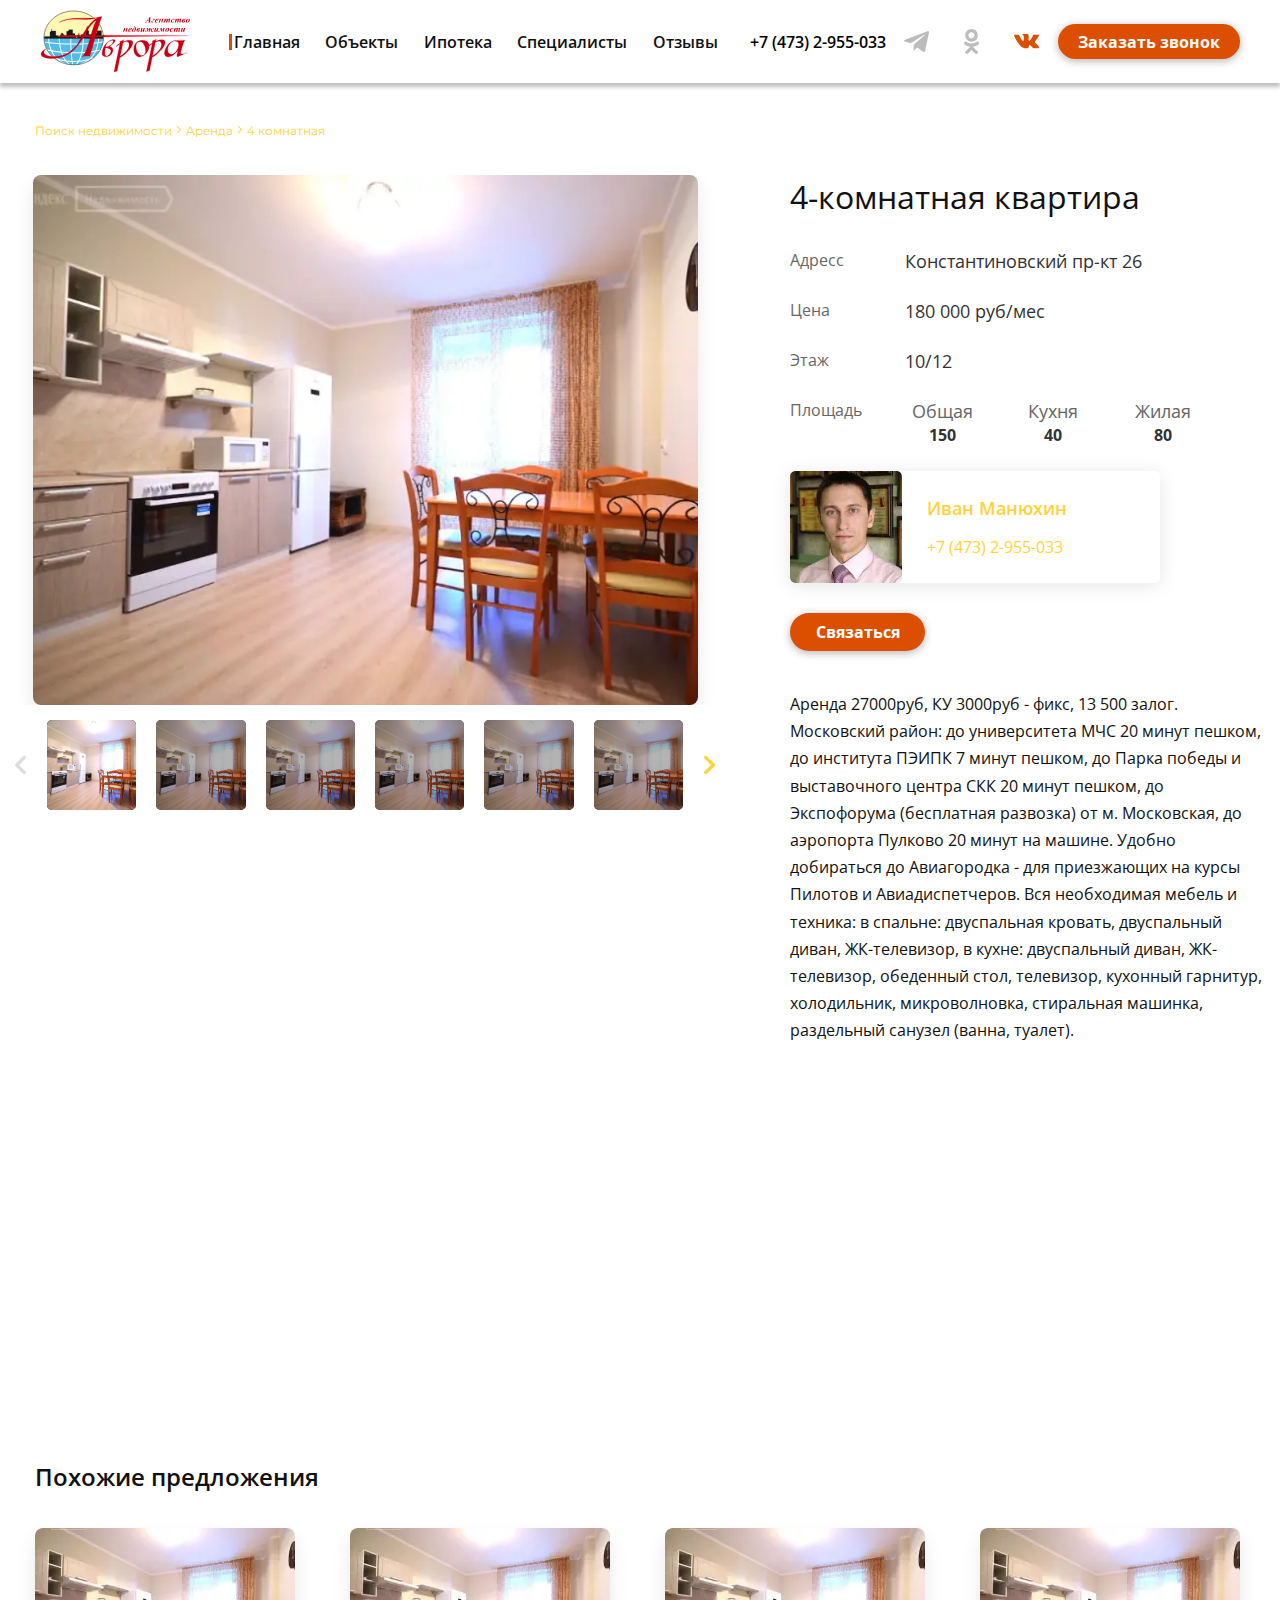
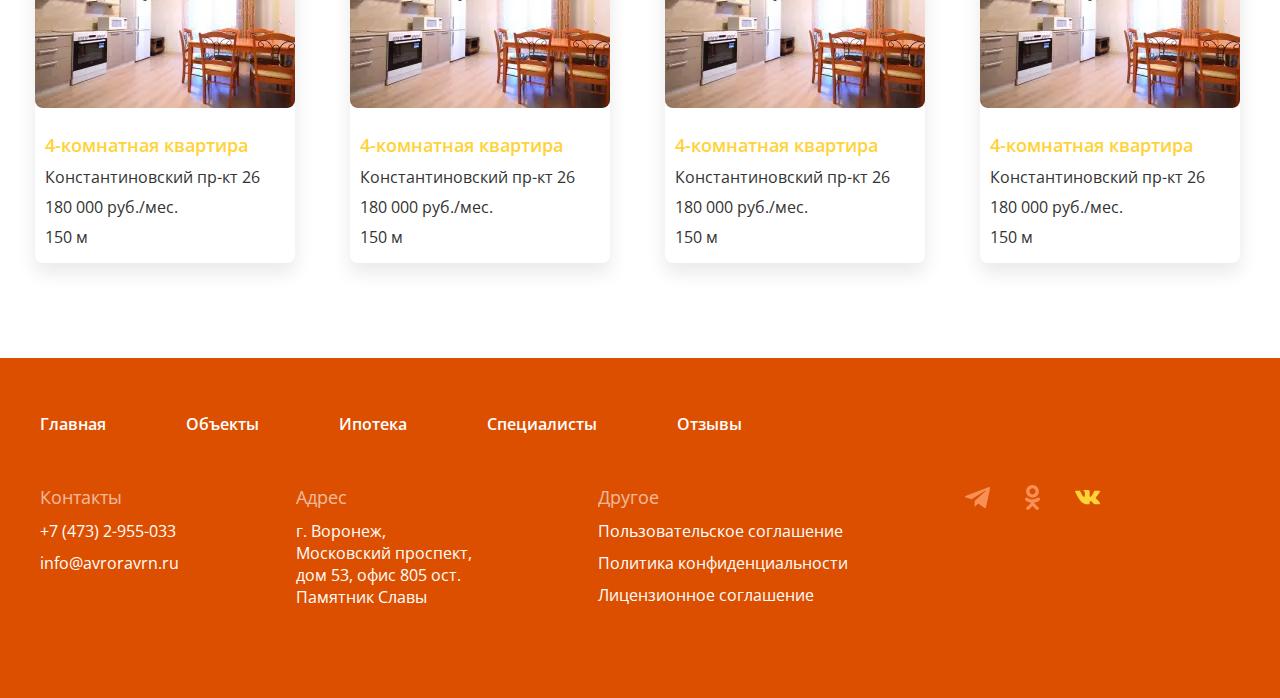
==== card.html @ 0c308e86 "git init" ====
<!DOCTYPE html>
<html lang="en">
<head>
    <meta charset="UTF-8">
    <meta http-equiv="X-UA-Compatible" content="IE=edge">
    <meta name="viewport" content="width=device-width, initial-scale=1.0">
    <link rel="stylesheet" href="css/style.min.css">
    <title>4 комнатная</title>
</head>
<body>
<header class="header">
    <div class="container">
        <div class="header__wrapper">
            <a href="/" class="header__logo">
                <picture>
                    <source media="(max-width: 1022px)" srcset="img/2.svg">
                    <img src="img/1.svg" alt="logo">
                </picture>
            </a>
            <div class="header__right">
                <ul class="header__list">
                    <li class="active"><a href="#">Главная</a></li>
                    <li><a href="#">Объекты</a></li>
                    <li><a href="#">Ипотека</a></li>
                    <li><a href="#">Специалисты</a></li>
                    <li><a href="#">Отзывы</a></li>
                </ul>
                <div class="header__top">
                    <a href="tel:74732955033" class="header__number">+7 (473) 2-955-033</a>
                    <div class="header__social">
                        <a href="#">
                            <svg width="25" height="21" viewBox="0 0 25 21" fill="none" xmlns="http://www.w3.org/2000/svg">
                                <path d="M9.80932 13.8135L9.39578 19.6302C9.98744 19.6302 10.2437 19.376 10.551 19.0708L13.3249 16.4198L19.0729 20.6291C20.127 21.2166 20.8697 20.9073 21.1541 19.6594L24.927 1.98018L24.9281 1.97914C25.2624 0.420808 24.3645 -0.188567 23.3374 0.193725L1.16036 8.68435C-0.353184 9.27185 -0.330267 10.1156 0.903066 10.4979L6.57286 12.2614L19.7426 4.02081C20.3624 3.61039 20.926 3.83748 20.4624 4.24789L9.80932 13.8135Z" fill="#BCBCBC"/>
                            </svg>
                        </a>
                        <a href="#">
                            <svg width="16" height="25" viewBox="0 0 16 25" fill="none" xmlns="http://www.w3.org/2000/svg">
                                <path d="M6.27534 17.6093C4.33726 17.4072 2.58979 16.9298 1.09368 15.7597C0.908043 15.6141 0.716382 15.4738 0.546976 15.3112C-0.107866 14.6823 -0.173848 13.962 0.344318 13.2197C0.7876 12.5845 1.53173 12.4145 2.30518 12.7793C2.45495 12.85 2.59765 12.9382 2.73432 13.033C5.52258 14.9488 9.35292 15.0017 12.1516 13.1191C12.4289 12.9065 12.7253 12.7332 13.0688 12.6447C13.7368 12.4732 14.3597 12.7185 14.7181 13.3029C15.1276 13.9703 15.1224 14.6218 14.6178 15.14C13.8439 15.9343 12.9131 16.5091 11.8788 16.9102C10.9009 17.2893 9.82972 17.4802 8.76956 17.6069C8.92954 17.7811 9.00495 17.8667 9.10497 17.9672C10.5445 19.4136 11.9904 20.8539 13.4252 22.3047C13.914 22.7991 14.0162 23.412 13.747 23.987C13.4527 24.6154 12.7939 25.0288 12.148 24.9846C11.7387 24.9563 11.4196 24.7526 11.136 24.4669C10.0497 23.3738 8.94289 22.3008 7.87854 21.187C7.5688 20.8631 7.41981 20.9243 7.14646 21.2056C6.05357 22.3306 4.94288 23.4385 3.82564 24.54C3.32397 25.0346 2.72699 25.1236 2.1452 24.8411C1.52675 24.5413 1.13322 23.91 1.16359 23.2756C1.18454 22.8465 1.39557 22.5186 1.69014 22.2246C3.11477 20.8021 4.53547 19.3759 5.95669 17.951C6.05069 17.8562 6.13841 17.7557 6.27534 17.6093Z" fill="#BCBCBC"/>
                                <path d="M7.45591 12.6541C3.99841 12.6423 1.1633 9.77605 1.18346 6.31306C1.20336 2.81184 4.04031 -0.00966292 7.53184 2.48731e-05C11.0304 0.00945083 13.8386 2.87154 13.821 6.40915C13.8032 9.86508 10.9485 12.6662 7.45591 12.6541ZM10.5982 6.32144C10.5921 4.60199 9.22275 3.23313 7.5067 3.23156C5.77625 3.22972 4.39457 4.62346 4.40792 6.35862C4.42075 8.07153 5.80191 9.4307 7.52267 9.42441C9.2382 9.41839 10.6039 8.04063 10.5982 6.32144Z" fill="#BCBCBC"/>
                            </svg>                                
                        </a>
                        <a href="#">
                            <svg width="25" height="15" viewBox="0 0 25 15" fill="none" xmlns="http://www.w3.org/2000/svg">
                                <path fill-rule="evenodd" clip-rule="evenodd" d="M12.2315 14.2024H13.7259C13.7259 14.2024 14.1773 14.1528 14.4077 13.9044C14.6198 13.6763 14.613 13.248 14.613 13.248C14.613 13.248 14.5838 11.2429 15.5145 10.9476C16.4318 10.6568 17.6099 12.8856 18.8585 13.7425C19.8027 14.3911 20.5202 14.2489 20.5202 14.2489L23.8588 14.2024C23.8588 14.2024 25.6053 14.0948 24.7772 12.7216C24.7093 12.6093 24.2949 11.7058 22.2948 9.84935C20.2015 7.90633 20.4818 8.22061 23.0035 4.85961C24.5392 2.81273 25.1532 1.56309 24.9614 1.02787C24.7785 0.518099 23.649 0.652838 23.649 0.652838L19.8899 0.676256C19.8899 0.676256 19.6113 0.638244 19.4046 0.761782C19.2026 0.882945 19.0726 1.16532 19.0726 1.16532C19.0726 1.16532 18.4777 2.74926 17.6842 4.09631C16.0103 6.93872 15.341 7.08874 15.0675 6.91225C14.4311 6.50091 14.59 5.25975 14.59 4.37801C14.59 1.6235 15.0077 0.474997 13.7764 0.177689C13.3678 0.0789261 13.0671 0.0137628 12.0221 0.00324163C10.6808 -0.0106735 9.54557 0.00731388 8.90276 0.32227C8.47512 0.531675 8.14523 0.998339 8.34615 1.02515C8.59459 1.05841 9.1573 1.17686 9.45563 1.58311C9.84084 2.10713 9.82726 3.28415 9.82726 3.28415C9.82726 3.28415 10.0485 6.5267 9.31037 6.92956C8.80366 7.20582 8.10858 6.64176 6.61627 4.06305C5.85162 2.74214 5.27431 1.28207 5.27431 1.28207C5.27431 1.28207 5.16299 1.0092 4.96445 0.863261C4.72348 0.686437 4.3868 0.630099 4.3868 0.630099L0.8147 0.653516C0.8147 0.653516 0.278461 0.66845 0.081613 0.901613C-0.0935135 1.10898 0.0676978 1.53797 0.0676978 1.53797C0.0676978 1.53797 2.86429 8.08078 6.03082 11.378C8.93432 14.4009 12.2315 14.2024 12.2315 14.2024Z" fill="#DC4F00"/>
                            </svg>                                
                        </a>                                              
                    </div>
                    <button class="header__button">Заказать звонок</button>
                </div>
            </div>
            <button class="header__burger">
                <svg width="30" height="20" viewBox="0 0 30 20" fill="none" xmlns="http://www.w3.org/2000/svg">
                    <path d="M0 19.1666H30V17.5H0V19.1666ZM0 10.8333H30V9.16665H0V10.8333ZM0 0.833313L-4.8615e-06 2.49998H30V0.833313H0Z" fill="black"/>
                </svg>                    
            </button>
        </div>
    </div>
</header>
<main>
    <section class="single">
        <div class="single__container">
            <ul class="breadcrumb">
                <li><a href="#">Поиск недвижимости</a></li>
                <li>
                    <svg width="4" height="7" viewBox="0 0 4 7" fill="none" xmlns="http://www.w3.org/2000/svg">
                        <path fill-rule="evenodd" clip-rule="evenodd" d="M0.816411 0.139209L3.85993 3.16392C4.04669 3.34953 4.04669 3.65047 3.85993 3.83608L0.816411 6.86079C0.629645 7.0464 0.326839 7.0464 0.140074 6.86079C-0.0466913 6.67518 -0.0466913 6.37424 0.140074 6.18863L2.56527 3.77842L2.56527 3.22158L0.140074 0.811367C-0.0466913 0.625755 -0.0466913 0.32482 0.140074 0.139209C0.326839 -0.0464029 0.629645 -0.0464029 0.816411 0.139209Z" fill="#FFD238"/>
                    </svg>                            
                </li>
                <li><a href="#">Аренда</a></li>
                <li>
                    <svg width="4" height="7" viewBox="0 0 4 7" fill="none" xmlns="http://www.w3.org/2000/svg">
                        <path fill-rule="evenodd" clip-rule="evenodd" d="M0.816411 0.139209L3.85993 3.16392C4.04669 3.34953 4.04669 3.65047 3.85993 3.83608L0.816411 6.86079C0.629645 7.0464 0.326839 7.0464 0.140074 6.86079C-0.0466913 6.67518 -0.0466913 6.37424 0.140074 6.18863L2.56527 3.77842L2.56527 3.22158L0.140074 0.811367C-0.0466913 0.625755 -0.0466913 0.32482 0.140074 0.139209C0.326839 -0.0464029 0.629645 -0.0464029 0.816411 0.139209Z" fill="#FFD238"/>
                    </svg>                            
                </li>
                <li><span>4 комнатная</span></li>
            </ul>
            <div class="single__title single__title_top">4-комнатная квартира</div>
            <div class="single__wrapper">
                <div class="single__wrapper-left">
                    <div class="swiper swiper-single">
                        <div class="swiper-wrapper">
                            <div class="swiper-slide">
                                <div class="single__slide">
                                    <picture><source srcset="img/7.webp" type="image/webp"><img src="img/7.jpg" alt="flat"></picture>
                                </div>
                            </div>
                            <div class="swiper-slide">
                                <div class="single__slide">
                                    <picture><source srcset="img/7.webp" type="image/webp"><img src="img/7.jpg" alt="flat"></picture>
                                </div>
                            </div>
                            <div class="swiper-slide">
                                <div class="single__slide">
                                    <picture><source srcset="img/7.webp" type="image/webp"><img src="img/7.jpg" alt="flat"></picture>
                                </div>
                            </div>
                            <div class="swiper-slide">
                                <div class="single__slide">
                                    <picture><source srcset="img/7.webp" type="image/webp"><img src="img/7.jpg" alt="flat"></picture>
                                </div>
                            </div>
                            <div class="swiper-slide">
                                <div class="single__slide">
                                    <picture><source srcset="img/7.webp" type="image/webp"><img src="img/7.jpg" alt="flat"></picture>
                                </div>
                            </div>
                            <div class="swiper-slide">
                                <div class="single__slide">
                                    <picture><source srcset="img/7.webp" type="image/webp"><img src="img/7.jpg" alt="flat"></picture>
                                </div>
                            </div>
                            <div class="swiper-slide">
                                <div class="single__slide">
                                    <picture><source srcset="img/7.webp" type="image/webp"><img src="img/7.jpg" alt="flat"></picture>
                                </div>
                            </div>
                        </div>
                    </div>
                    <div class="swiper-pagination single__pagination"></div>
                    <div class="single__arrows">
                        <button class="single__arrow-left">
                            <svg width="12" height="20" viewBox="0 0 12 20" fill="none" xmlns="http://www.w3.org/2000/svg">
                                <path d="M10.5167 1.1833C9.86667 0.533301 8.81668 0.533301 8.16667 1.1833L0.516675 8.8333C-0.133325 9.4833 -0.133325 10.5333 0.516675 11.1833L8.16667 18.8333C8.81668 19.4833 9.86667 19.4833 10.5167 18.8333C11.1667 18.1833 11.1667 17.1333 10.5167 16.4833L4.05001 9.99997L10.5167 3.5333C11.1667 2.8833 11.15 1.81663 10.5167 1.1833Z" fill="#FFD238"/>
                            </svg>                                
                        </button>
                        <div thumbsSlider="" class="swiper swiper-single-thumb">
                            <div class="swiper-wrapper">
                                <div class="swiper-slide">
                                    <div class="single__thumbs">
                                        <picture><source srcset="img/7.webp" type="image/webp"><img src="img/7.jpg" alt="flat"></picture>
                                    </div>
                                </div>
                                <div class="swiper-slide">
                                    <div class="single__thumbs">
                                        <picture><source srcset="img/7.webp" type="image/webp"><img src="img/7.jpg" alt="flat"></picture>
                                    </div>
                                </div>
                                <div class="swiper-slide">
                                    <div class="single__thumbs">
                                        <picture><source srcset="img/7.webp" type="image/webp"><img src="img/7.jpg" alt="flat"></picture>
                                    </div>
                                </div>
                                <div class="swiper-slide">
                                    <div class="single__thumbs">
                                        <picture><source srcset="img/7.webp" type="image/webp"><img src="img/7.jpg" alt="flat"></picture>
                                    </div>
                                </div>
                                <div class="swiper-slide">
                                    <div class="single__thumbs">
                                        <picture><source srcset="img/7.webp" type="image/webp"><img src="img/7.jpg" alt="flat"></picture>
                                    </div>
                                </div>
                                <div class="swiper-slide">
                                    <div class="single__thumbs">
                                        <picture><source srcset="img/7.webp" type="image/webp"><img src="img/7.jpg" alt="flat"></picture>
                                    </div>
                                </div>
                                <div class="swiper-slide">
                                    <div class="single__thumbs">
                                        <picture><source srcset="img/7.webp" type="image/webp"><img src="img/7.jpg" alt="flat"></picture>
                                    </div>
                                </div>
                            </div>
                        </div>
                        <button class="single__arrow-right">
                            <svg width="12" height="20" viewBox="0 0 12 20" fill="none" xmlns="http://www.w3.org/2000/svg">
                                <path d="M1.48345 1.1833C2.13345 0.533301 3.18345 0.533301 3.83345 1.1833L11.4834 8.8333C12.1334 9.4833 12.1334 10.5333 11.4834 11.1833L3.83345 18.8333C3.18345 19.4833 2.13345 19.4833 1.48345 18.8333C0.833447 18.1833 0.833447 17.1333 1.48345 16.4833L7.95011 9.99997L1.48345 3.5333C0.833447 2.8833 0.850114 1.81663 1.48345 1.1833Z" fill="#FFD238"/>
                            </svg>
                        </button>
                    </div>
                </div>
                <div class="single__wrapper-right">
                    <div class="single__title">4-комнатная квартира</div>
                    <div class="single__info">
                        <p>Адресс</p>
                        <span>Константиновский пр-кт 26</span>
                    </div>
                    <div class="single__info">
                        <p>Цена</p>
                        <span>180 000 руб/мес</span>
                    </div>
                    <div class="single__info">
                        <p>Этаж</p>
                        <span>10/12</span>
                    </div>
                    <div class="single__info">
                        <p>Площадь</p>
                        <div class="single__info-wr">
                            <div>
                                <p>Общая</p>
                                <span>150</span>
                            </div>
                            <div>
                                <p>Кухня</p>
                                <span>40</span>
                            </div>
                            <div>
                                <p>Жилая</p>
                                <span>80</span>
                            </div>
                        </div>
                    </div>
                    <div class="single__master">
                        <div class="single__master-img">
                            <picture><source srcset="img/8.webp" type="image/webp"><img src="img/8.png" alt="master"></picture>
                        </div>
                        <div class="single__master-contact">
                            <p>Иван Манюхин</p>
                            <a href="74732955033">+7 (473) 2-955-033</a>
                        </div>
                    </div>
                    <a href="74732955033" class="single__link">Связаться</a>
                    <div class="single__desc">
                        Аренда 27000руб, КУ 3000руб - фикс, 13 500 залог. Московский район: 
                        до университета МЧС 20 минут пешком, до института ПЭИПК 7 минут 
                        пешком, до Парка победы и выставочного центра СКК 20 минут пешком, 
                        до Экспофорума (бесплатная развозка) от м. Московская, до аэропорта 
                        Пулково 20 минут на машине. Удобно добираться до Авиагородка - для 
                        приезжающих на курсы Пилотов и Авиадиспетчеров. Вся необходимая 
                        мебель и техника: в спальне: двуспальная кровать, двуспальный диван, 
                        ЖК-телевизор, в кухне: двуспальный диван, ЖК-телевизор, обеденный 
                        стол, телевизор, кухонный гарнитур, холодильник, микроволновка, 
                        стиральная машинка, раздельный санузел (ванна, туалет).
                    </div>
                </div>
            </div>
            <div class="single__desc single__desc_bottom">
                Аренда 27000руб, КУ 3000руб - фикс, 13 500 залог. Московский район: 
                до университета МЧС 20 минут пешком, до института ПЭИПК 7 минут 
                пешком, до Парка победы и выставочного центра СКК 20 минут пешком, 
                до Экспофорума (бесплатная развозка) от м. Московская, до аэропорта 
                Пулково 20 минут на машине. Удобно добираться до Авиагородка - для 
                приезжающих на курсы Пилотов и Авиадиспетчеров. Вся необходимая 
                мебель и техника: в спальне: двуспальная кровать, двуспальный диван, 
                ЖК-телевизор, в кухне: двуспальный диван, ЖК-телевизор, обеденный 
                стол, телевизор, кухонный гарнитур, холодильник, микроволновка, 
                стиральная машинка, раздельный санузел (ванна, туалет).
            </div>
        </div>
        <div class="single__map">
            <script type="text/javascript" charset="utf-8" async src="https://api-maps.yandex.ru/services/constructor/1.0/js/?um=constructor%3A1c04361719898ba98f0600d443683ef04c2237a78f2f6f8a609987244944a260&amp;width=100%25&amp;height=100%25&amp;lang=ru_RU&amp;scroll=false"></script>
        </div>
        <div class="single__container">
            <div class="single__like">
                <div class="single__like-title">Похожие предложения</div>
                <div class="single__like-wrapper">
                    <div class="single__like-card">
                        <div class="single__like-img">
                            <picture><source srcset="img/9.webp" type="image/webp"><img src="img/9.png" alt="object"></picture>
                        </div>
                        <div class="single__like-name">4-комнатная квартира</div>
                        <div class="single__like-street">Константиновский пр-кт  26</div>
                        <div class="single__like-price">180 000 руб./мес.</div>
                        <div class="single__like-square">150 м</div>
                    </div>
                    <div class="single__like-card">
                        <div class="single__like-img">
                            <picture><source srcset="img/9.webp" type="image/webp"><img src="img/9.png" alt="object"></picture>
                        </div>
                        <div class="single__like-name">4-комнатная квартира</div>
                        <div class="single__like-street">Константиновский пр-кт  26</div>
                        <div class="single__like-price">180 000 руб./мес.</div>
                        <div class="single__like-square">150 м</div>
                    </div>
                    <div class="single__like-card hidden@m">
                        <div class="single__like-img">
                            <picture><source srcset="img/9.webp" type="image/webp"><img src="img/9.png" alt="object"></picture>
                        </div>
                        <div class="single__like-name">4-комнатная квартира</div>
                        <div class="single__like-street">Константиновский пр-кт  26</div>
                        <div class="single__like-price">180 000 руб./мес.</div>
                        <div class="single__like-square">150 м</div>
                    </div>
                    <div class="single__like-card hidden@l">
                        <div class="single__like-img">
                            <picture><source srcset="img/9.webp" type="image/webp"><img src="img/9.png" alt="object"></picture>
                        </div>
                        <div class="single__like-name">4-комнатная квартира</div>
                        <div class="single__like-street">Константиновский пр-кт  26</div>
                        <div class="single__like-price">180 000 руб./мес.</div>
                        <div class="single__like-square">150 м</div>
                    </div>
                </div>
            </div>
        </div>
    </section>
</main>
<footer class="footer">
    <div class="container">
        <ul class="footer__top">
            <li><a href="#">Главная</a></li>
            <li><a href="#">Объекты</a></li>
            <li><a href="#">Ипотека</a></li>
            <li><a href="#">Специалисты</a></li>
            <li><a href="#">Отзывы</a></li>
        </ul>
        <div class="footer__wrapper">
            <div class="footer__card">
                <p>Контакты</p>
                <a href="tel:74732955033">+7 (473) 2-955-033</a>
                <a href="mailto:info@avroravrn.ru">info@avroravrn.ru</a>
            </div>
            <div class="footer__card">
                <p>Адрес</p>
                <span>г. Воронеж,
                    Московский проспект, дом 53, офис 805
                    ост. Памятник Славы</span>
            </div>
            <div class="footer__card">
                <p>Другое</p>
                <a href="#">Пользовательское соглашение</a>
                <a href="#">Политика конфиденциальности</a>
                <a href="#">Лицензионное соглашение</a>
            </div>
            <div class="footer__social">
                <a href="#">
                    <svg width="25" height="21" viewBox="0 0 25 21" fill="none" xmlns="http://www.w3.org/2000/svg">
                        <path d="M9.80932 13.8136L9.39578 19.6303C9.98744 19.6303 10.2437 19.3761 10.551 19.0709L13.3249 16.4199L19.0729 20.6293C20.127 21.2168 20.8697 20.9074 21.1541 19.6595L24.927 1.98031L24.9281 1.97926C25.2624 0.42093 24.3645 -0.188445 23.3374 0.193847L1.16036 8.68447C-0.353184 9.27197 -0.330267 10.1157 0.903066 10.498L6.57286 12.2616L19.7426 4.02093C20.3624 3.61051 20.926 3.8376 20.4624 4.24801L9.80932 13.8136Z" fill="#F99055"/>
                    </svg>                        
                </a>
                <a href="#">
                    <svg width="17" height="25" viewBox="0 0 17 25" fill="none" xmlns="http://www.w3.org/2000/svg">
                        <path d="M7.26948 17.6093C5.3314 17.4072 3.58393 16.9299 2.08782 15.7597C1.90218 15.6142 1.71052 15.4738 1.54112 15.3112C0.886274 14.6823 0.820292 13.962 1.33846 13.2197C1.78174 12.5845 2.52587 12.4146 3.29932 12.7793C3.44909 12.85 3.59179 12.9382 3.72846 13.033C6.51672 14.9488 10.3471 15.0017 13.1458 13.1192C13.4231 12.9066 13.7195 12.7332 14.063 12.6447C14.7309 12.4732 15.3538 12.7186 15.7123 13.303C16.1218 13.9704 16.1165 14.6218 15.612 15.14C14.838 15.9344 13.9072 16.5091 12.873 16.9102C11.895 17.2894 10.8239 17.4802 9.7637 17.607C9.92368 17.7811 9.99909 17.8667 10.0991 17.9672C11.5387 19.4136 12.9845 20.8539 14.4193 22.3048C14.9082 22.7991 15.0103 23.412 14.7411 23.987C14.4468 24.6154 13.7881 25.0289 13.1421 24.9846C12.7329 24.9563 12.4137 24.7526 12.1301 24.467C11.0438 23.3738 9.93703 22.3008 8.87268 21.187C8.56294 20.8631 8.41395 20.9244 8.1406 21.2056C7.04771 22.3307 5.93702 23.4385 4.81978 24.54C4.31811 25.0346 3.72113 25.1236 3.13934 24.8411C2.52089 24.5413 2.12736 23.91 2.15773 23.2756C2.17868 22.8465 2.38972 22.5187 2.68428 22.2246C4.10891 20.8021 5.52961 19.3759 6.95083 17.951C7.04483 17.8562 7.13255 17.7557 7.26948 17.6093Z" fill="#F99055"/>
                        <path d="M8.45005 12.6541C4.99255 12.6423 2.15744 9.77605 2.1776 6.31306C2.1975 2.81184 5.03445 -0.00966292 8.52598 2.48731e-05C12.0246 0.00945083 14.8327 2.87154 14.8152 6.40915C14.7974 9.86508 11.9426 12.6662 8.45005 12.6541ZM11.5923 6.32144C11.5863 4.60199 10.2169 3.23313 8.50084 3.23156C6.77039 3.22972 5.38871 4.62346 5.40206 6.35862C5.41489 8.07153 6.79605 9.4307 8.51681 9.42441C10.2323 9.41839 11.5981 8.04063 11.5923 6.32144Z" fill="#F99055"/>
                    </svg>                        
                </a>
                <a href="#">
                    <svg width="25" height="15" viewBox="0 0 25 15" fill="none" xmlns="http://www.w3.org/2000/svg">
                        <path fill-rule="evenodd" clip-rule="evenodd" d="M12.2315 14.2024H13.7259C13.7259 14.2024 14.1773 14.1528 14.4077 13.9044C14.6198 13.6763 14.613 13.248 14.613 13.248C14.613 13.248 14.5838 11.2429 15.5145 10.9476C16.4318 10.6568 17.6099 12.8856 18.8585 13.7425C19.8027 14.3911 20.5202 14.2489 20.5202 14.2489L23.8588 14.2024C23.8588 14.2024 25.6053 14.0948 24.7772 12.7216C24.7093 12.6093 24.2949 11.7058 22.2948 9.84935C20.2015 7.90633 20.4818 8.22061 23.0035 4.85961C24.5392 2.81273 25.1532 1.56309 24.9614 1.02787C24.7785 0.518099 23.649 0.652838 23.649 0.652838L19.8899 0.676256C19.8899 0.676256 19.6113 0.638244 19.4046 0.761782C19.2026 0.882945 19.0726 1.16532 19.0726 1.16532C19.0726 1.16532 18.4777 2.74926 17.6842 4.09631C16.0103 6.93872 15.341 7.08874 15.0675 6.91225C14.4311 6.50091 14.59 5.25975 14.59 4.37801C14.59 1.6235 15.0077 0.474997 13.7764 0.177689C13.3678 0.0789261 13.0671 0.0137628 12.0221 0.00324163C10.6808 -0.0106735 9.54557 0.00731388 8.90276 0.32227C8.47512 0.531675 8.14523 0.998339 8.34615 1.02515C8.59459 1.05841 9.1573 1.17686 9.45563 1.58311C9.84084 2.10713 9.82726 3.28415 9.82726 3.28415C9.82726 3.28415 10.0485 6.5267 9.31037 6.92956C8.80366 7.20582 8.10858 6.64176 6.61627 4.06305C5.85162 2.74214 5.27431 1.28207 5.27431 1.28207C5.27431 1.28207 5.16299 1.0092 4.96445 0.863261C4.72348 0.686437 4.3868 0.630099 4.3868 0.630099L0.8147 0.653516C0.8147 0.653516 0.278461 0.66845 0.081613 0.901613C-0.0935135 1.10898 0.0676978 1.53797 0.0676978 1.53797C0.0676978 1.53797 2.86429 8.08078 6.03082 11.378C8.93432 14.4009 12.2315 14.2024 12.2315 14.2024Z" fill="#FFD238"/>
                    </svg>                        
                </a>
            </div>
        </div>
    </div>
</footer>
<div class="header__menu">
    <div class="container">
        <div class="header__menu-top">
            <a href="#" class="header__menu-logo">
                <img src="img/3.svg" alt="logo">
            </a>
            <button class="header__menu-close">
                <svg width="45" height="45" viewBox="0 0 45 45" fill="none" xmlns="http://www.w3.org/2000/svg">
                    <path d="M21.4696 22.5048L0.212689 43.7617C-0.0705909 44.0451 -0.0705909 44.5044 0.212688 44.7878C0.496063 45.0711 0.95541 45.0711 1.23878 44.7878L22.4957 23.5309L43.7526 44.7878C44.0409 45.0662 44.5002 45.0582 44.7787 44.7699C45.0503 44.4887 45.0503 44.0429 44.7787 43.7617L23.5218 22.5048L44.7787 1.24786C45.067 0.969383 45.075 0.51004 44.7965 0.221771C44.518 -0.0665017 44.0587 -0.0744859 43.7704 0.203991C43.7643 0.209797 43.7584 0.215782 43.7526 0.221771L22.4957 21.4787L1.23878 0.221767C0.950516 -0.0567093 0.491169 -0.048729 0.212692 0.239544C-0.0589751 0.52074 -0.0589752 0.966659 0.212692 1.24786L21.4696 22.5048Z" fill="black"/>
                </svg>                    
            </button>
        </div>
        <a href="#" class="header__menu-link">Главная</a>
        <a href="#" class="header__menu-link header__menu-link_active">Ипотека</a>
        <a href="#" class="header__menu-link">Отзывы</a>
        <a href="#" class="header__menu-link">Специалисты</a>
        <a href="#" class="header__menu-link">Объекты</a>
    </div>
</div>
<div class="filter">
    <div class="filter__wrapper">
        <a href="#" class="filter__close">
            <svg width="20" height="20" viewBox="0 0 20 20" fill="none" xmlns="http://www.w3.org/2000/svg">
                <g clip-path="url(#clip0_59_3893)">
                <path d="M9.54219 10.0023L0.0946675 19.4498C-0.0312366 19.5757 -0.0312366 19.7799 0.0946674 19.9058C0.22061 20.0317 0.424765 20.0317 0.550709 19.9058L9.99823 10.4583L19.4457 19.9058C19.5739 20.0295 19.778 20.026 19.9018 19.8979C20.0225 19.7729 20.0225 19.5748 19.9018 19.4498L10.4543 10.0023L19.9018 0.554737C20.0299 0.430971 20.0335 0.226818 19.9097 0.0986977C19.7859 -0.0294228 19.5818 -0.0329705 19.4537 0.0907955C19.4509 0.0933761 19.4483 0.0960369 19.4457 0.0986976L9.99823 9.54622L0.550711 0.098696C0.42259 -0.02507 0.218435 -0.0215243 0.0946692 0.106596C-0.0260736 0.231573 -0.0260737 0.42976 0.0946691 0.554735L9.54219 10.0023Z" fill="black"/>
                </g>
                <defs>
                <clipPath id="clip0_59_3893">
                <rect width="20" height="20" fill="white" transform="translate(20 20) rotate(-180)"/>
                </clipPath>
                </defs>
            </svg>                
        </a>
        <div class="filter__title">Выберите нужные параметры</div>
        <form action="#" class="banner__form">
            <div class="filter__type">
                <p class="filter__label">Тип</p>
                <div class="filter__accordion">
                    <a href="#" class="filter__accordion-link">
                        <p>Коммерческая недвижимость</p>
                        <svg width="14" height="9" viewBox="0 0 14 9" fill="none" xmlns="http://www.w3.org/2000/svg">
                            <path d="M13.6183 0.618269C13.1317 0.131678 12.3429 0.131248 11.8558 0.617308L7 5.4625L2.14423 0.617309C1.65711 0.131248 0.868321 0.131678 0.38173 0.618269C-0.105236 1.10524 -0.105236 1.89476 0.38173 2.38173L5.58579 7.58579C6.36683 8.36683 7.63317 8.36683 8.41421 7.58579L13.6183 2.38173C14.1052 1.89476 14.1052 1.10524 13.6183 0.618269Z" fill="#DC4F00"/>
                        </svg>                                    
                    </a>
                    <div class="filter__accordion-content">
                        <a href="#" class="banner__accordion-option">Коммерческая недвижимость</a>
                        <a href="#" class="banner__accordion-option">Частная недвижимость</a>
                        <a href="#" class="banner__accordion-option">Аренда</a>
                        <a href="#" class="banner__accordion-option">Продажа</a>
                    </div>
                </div>
            </div>
            <div class="filter__purpose">
                <p class="filter__label">Назначение</p>
                <div class="filter__purpose-inputs">
                    <input type="radio" name="rent" id="rent" checked value="Аренда">
                    <label for="rent">
                        Аренда
                    </label>
                    <input type="radio" name="rent" id="purchase" value="Покупка">
                    <label for="purchase">
                        Покупка
                    </label>
                </div>
            </div>
            <div class="filter__location">
                <p class="filter__label">Район</p>
                <div class="filter__accordion">
                    <a href="#" class="filter__accordion-link filter__accordion-link_bottom">
                        <p>Центральный р-н</p>
                        <svg width="14" height="9" viewBox="0 0 14 9" fill="none" xmlns="http://www.w3.org/2000/svg">
                            <path d="M13.6183 0.618269C13.1317 0.131678 12.3429 0.131248 11.8558 0.617308L7 5.4625L2.14423 0.617309C1.65711 0.131248 0.868321 0.131678 0.38173 0.618269C-0.105236 1.10524 -0.105236 1.89476 0.38173 2.38173L5.58579 7.58579C6.36683 8.36683 7.63317 8.36683 8.41421 7.58579L13.6183 2.38173C14.1052 1.89476 14.1052 1.10524 13.6183 0.618269Z" fill="#DC4F00"/>
                        </svg>                                    
                    </a>
                    <div class="filter__accordion-content filter__accordion-content_bottom">
                        <a href="#" class="banner__accordion-option">Центральный р-н</a>
                        <a href="#" class="banner__accordion-option">Окраина</a>
                        <a href="#" class="banner__accordion-option">Сев-Западный р-н</a>
                    </div>
                </div>
            </div>
            <div class="filter__rooms">
                <p class="filter__label">Комнаты</p>
                <div class="filter__rooms-inputs">
                    <input type="radio" name="rooms" id="room-1" checked value="1">
                    <label for="room-1">
                        1
                    </label>
                    <input type="radio" name="rooms" id="room-2" value="2">
                    <label for="room-2">
                        2
                    </label>
                    <input type="radio" name="rooms" id="room-3" value="3">
                    <label for="room-3">
                        3
                    </label>
                    <input type="radio" name="rooms" id="room-4" value="4">
                    <label for="room-4">
                        4
                    </label>
                    <input type="radio" name="rooms" id="room-5" value="5">
                    <label for="room-5">
                        5+
                    </label>
                </div>
            </div>
            <div class="filter__price">
                <p class="filter__label">Цена</p>
                <div class="filter__price-inputs">
                    <div>
                        <p>От</p>
                        <input type="number" placeholder="15 000">
                    </div>
                    <div>
                        <p>До</p>
                        <input type="number" placeholder="300 000">
                    </div>
                </div>
            </div>
            <div class="filter__number">
                <p class="filter__label">Номер объекта</p>
                <input type="number" placeholder="205489874" name="number-object">
            </div>
            <button type="submit" class="filter__button">Найти</button>
        </form>
    </div>
</div>
<script src="js/card.min.js"></script>
</body>
</html>
---- css/style.min.css ----
@font-face{font-family:Montserrat;src:url(../fonts/Montserrat-Regular.woff2) format("woff2"),url(../fonts/Montserrat-Regular.woff) format("woff");font-weight:400;font-style:normal;font-display:swap}@font-face{font-family:Montserrat;src:url(../fonts/Montserrat-SemiBold.woff2) format("woff2"),url(../fonts/Montserrat-SemiBold.woff) format("woff");font-weight:600;font-style:normal;font-display:swap}@font-face{font-family:Montserrat;src:url(../fonts/Montserrat-Bold.woff2) format("woff2"),url(../fonts/Montserrat-Bold.woff) format("woff");font-weight:700;font-style:normal;font-display:swap}@font-face{font-family:Montserrat;src:url(../fonts/Montserrat-ExtraBold.woff2) format("woff2"),url(../fonts/Montserrat-ExtraBold.woff) format("woff");font-weight:800;font-style:normal;font-display:swap}@font-face{font-family:Montserrat;src:url(../fonts/Montserrat-BoldItalic.woff2) format("woff2"),url(../fonts/Montserrat-BoldItalic.woff) format("woff");font-weight:700;font-style:italic;font-display:swap}@font-face{font-family:"Open Sans";src:url(../fonts/OpenSans-Regular.woff2) format("woff2"),url(../fonts/OpenSans-Regular.woff) format("woff");font-weight:400;font-style:normal;font-display:swap}@font-face{font-family:"Open Sans";src:url(../fonts/OpenSans-Bold.woff2) format("woff2"),url(../fonts/OpenSans-Bold.woff) format("woff");font-weight:700;font-style:normal;font-display:swap}@font-face{font-family:"Open Sans";src:url(../fonts/OpenSans-SemiBold.woff2) format("woff2"),url(../fonts/OpenSans-SemiBold.woff) format("woff");font-weight:600;font-style:normal;font-display:swap}:active,:focus,:focus-visible,:focus-within,:hover,:target,:visited{outline:0!important}a,abbr,acronym,address,applet,article,aside,audio,b,big,blockquote,body,canvas,caption,center,cite,code,dd,del,details,dfn,div,dl,dt,em,embed,fieldset,figcaption,figure,footer,form,h1,h2,h3,h4,h5,h6,header,hgroup,html,i,iframe,img,ins,kbd,label,legend,li,mark,menu,nav,object,ol,output,p,pre,q,ruby,s,samp,section,small,span,strike,strong,sub,summary,sup,table,tbody,td,tfoot,th,thead,time,tr,tt,u,ul,var,video{margin:0;padding:0;border:0;font:inherit;vertical-align:baseline;outline:0}a{text-decoration:none}a:hover{text-decoration:none}body{font-family:"Open Sans",sans-serif;font-weight:400;position:relative;overflow-x:hidden}ol,ul{list-style:none}button,label{cursor:pointer}.container{max-width:1790px;padding:0 15px;box-sizing:border-box;width:100%;margin:0 auto}.filter{max-width:518px;box-sizing:border-box;padding:190px 60px 0 60px;background:#ffd238;height:942px;opacity:0;visibility:hidden;transition:opacity .6s,visibility 0s .6s;display:none;z-index:5;position:absolute;top:130px;left:0;right:0;width:100%;bottom:0;height:790px}.filter__wrapper{position:relative}.filter__close{position:absolute;right:0;top:-50px}.filter__title{font-family:Montserrat,sans-serif;font-style:normal;font-weight:600;font-size:24px;line-height:29px;color:#333;margin-bottom:40px}.filter__form{display:flex;flex-direction:column;width:100%}.filter__type{display:flex;align-items:center;justify-content:space-between;margin-bottom:35px}.filter__label{font-size:16px;line-height:22px;color:#333}.filter__accordion{position:relative;max-width:328px;width:100%}.filter__accordion-link{background:#fff;box-shadow:0 1px 6px rgba(0,0,0,.25);border-radius:16px;display:flex;align-items:center;justify-content:space-between;gap:12px;height:41px;padding:0 20px;position:relative;z-index:1}.filter__accordion-link p{font-size:18px;line-height:25px;color:rgba(17,17,17,.3)}.filter__accordion-link svg{width:9px;max-height:15px;min-height:15px;display:flex;flex-shrink:0;position:absolute;top:14.74px;right:17.5px}.filter__accordion-link_active p{color:#111}.filter__accordion-link_bottom{justify-content:center}.filter__accordion-link_bottom p{color:#111}.filter__accordion-content{padding-top:15px;position:absolute;width:100%;top:70%;display:none;flex-direction:column;background:#fff;padding-left:20px;box-sizing:border-box}.filter__accordion-content a{display:flex;padding:10px 0;font-size:18px;line-height:25px;color:#111}.filter__accordion-content a:last-of-type{padding-bottom:20px}.filter__accordion-content_active{display:flex;z-index:2}.filter__accordion-content_bottom{align-items:center;padding-left:0}.filter__purpose{display:flex;align-items:center;gap:35px;margin-bottom:35px}.filter__purpose-inputs{width:100%;display:flex;align-items:center;justify-content:space-between}.filter__purpose-inputs label{display:flex;background:#fff;box-shadow:0 1px 6px rgba(0,0,0,.25);border-radius:16px;align-items:center;justify-content:center;width:112px;height:41px;font-size:18px;line-height:25px;text-align:center;color:rgba(17,17,17,.3);box-sizing:border-box;border:1px solid transparent}.filter__purpose-inputs input{display:none}.filter__purpose-inputs input:checked+label{border:1px solid #dc4f00;color:#111}.filter__location{display:flex;align-items:center;justify-content:space-between;margin-bottom:35px}.filter__rooms{display:flex;align-items:center;justify-content:space-between;margin-bottom:35px}.filter__rooms-inputs{max-width:319px;width:100%;display:flex;align-items:center;justify-content:space-between}.filter__rooms-inputs label{display:flex;background:#fff;box-shadow:0 1px 6px rgba(0,0,0,.25);border-radius:16px;align-items:center;justify-content:center;width:51px;height:41px;font-size:18px;line-height:25px;text-align:center;color:rgba(17,17,17,.3);box-sizing:border-box;border:1px solid transparent}.filter__rooms-inputs input{display:none}.filter__rooms-inputs input:checked+label{border:1px solid #dc4f00;color:#111}.filter__price{display:flex;align-items:center;justify-content:space-between;margin-bottom:35px}.filter__price-inputs{display:flex;align-items:center;justify-content:space-between;max-width:318px;width:100%}.filter__price-inputs div{display:flex;align-items:center;gap:8px}.filter__price-inputs div p{font-size:16px;line-height:22px;text-align:right;color:rgba(255,255,255,.3)}.filter__price-inputs div input{background:#fff;box-shadow:0 1px 6px rgba(0,0,0,.25);border-radius:16px;border:none;display:flex;align-items:center;justify-content:center;width:112px;height:41px;text-align:center;font-size:18px;line-height:25px;text-align:center;color:#111;font-family:"Open Sans",sans-serif;font-style:normal}.filter__price-inputs div input::-moz-placeholder{font-size:18px;line-height:25px;text-align:center;color:#111;font-family:"Open Sans",sans-serif;font-style:normal}.filter__price-inputs div input::placeholder{font-size:18px;line-height:25px;text-align:center;color:#111;font-family:"Open Sans",sans-serif;font-style:normal}.filter__price-inputs div input::-webkit-inner-spin-button,.filter__price-inputs div input::-webkit-outer-spin-button{-webkit-appearance:none;margin:0}.filter__number{display:flex;align-items:center;justify-content:space-between;margin-bottom:40px}.filter__number input{background:#fff;box-shadow:0 1px 6px rgba(0,0,0,.25);border-radius:16px;border:none;display:flex;align-items:center;justify-content:center;max-width:263px;width:100%;height:41px;text-align:center;font-size:18px;line-height:25px;text-align:center;color:#111;font-family:"Open Sans",sans-serif;font-style:normal}.filter__number input::-moz-placeholder{font-size:18px;line-height:25px;text-align:center;color:rgba(17,17,17,.3);font-family:"Open Sans",sans-serif;font-style:normal}.filter__number input::placeholder{font-size:18px;line-height:25px;text-align:center;color:rgba(17,17,17,.3);font-family:"Open Sans",sans-serif;font-style:normal}.filter__number input::-webkit-inner-spin-button,.filter__number input::-webkit-outer-spin-button{-webkit-appearance:none;margin:0}.filter__button{border:none;display:flex;align-items:center;justify-content:center;background:#dc4f00;box-shadow:0 2px 9px rgba(0,0,0,.3);border-radius:55px;max-width:145px;width:100%;height:44px;font-family:"Open Sans",sans-serif;font-style:normal;font-weight:700;font-size:18px;line-height:25px;color:#fff;margin:0 auto}.filter_active{opacity:1;transition:opacity .6s,visibility 0s;visibility:visible}.breadcrumb{display:flex;align-items:center;list-style-type:none;margin-bottom:35px;margin-left:20px}.breadcrumb li:not(:last-of-type){margin-right:5px}.breadcrumb li a{font-family:Montserrat,sans-serif;font-style:normal;font-weight:400;font-size:12px;line-height:15px;color:#ffd238;text-decoration:none}.breadcrumb li a:hover{text-decoration:none;color:#ffd238}.breadcrumb li span{font-family:Montserrat,sans-serif;font-style:normal;font-weight:400;font-size:12px;line-height:15px;color:#ffd238}.breadcrumb li svg{display:flex;flex-shrink:0;width:4px;height:7px}.header{padding:10px 0;background:#fff;box-shadow:0 4px 4px rgba(0,0,0,.25)}.header__wrapper{margin-left:85px;display:flex;align-items:center;justify-content:space-between}.header__logo{display:flex;max-width:154px;width:100%;margin-right:75px;height:63px}.header__logo img{width:100%;height:100%;-o-object-fit:cover;object-fit:cover}.header__right{max-width:1500px;width:100%;display:flex;align-items:center;justify-content:space-between}.header__list{display:flex;align-items:center;max-width:630px;width:100%;justify-content:space-between}.header__list li a{font-weight:600;font-size:16px;line-height:16px;color:#111;padding:0 2px;display:flex;height:-moz-max-content;height:max-content}.header__list .active{border-left:3px solid #dc4f00}.header__top{max-width:560px;width:100%;display:flex;align-items:center;justify-content:space-between}.header__number{font-weight:600;font-size:16px;line-height:22px;color:#000}.header__social{display:flex;align-items:center;gap:30px}.header__social a{display:flex;width:25px;height:25px;align-items:center;justify-content:center;flex-shrink:0}.header__button{background:#dc4f00;box-shadow:0 2px 9px rgba(0,0,0,.3);border-radius:55px;border:none;display:flex;align-items:center;justify-content:center;font-family:"Open Sans",sans-serif;font-style:normal;font-weight:700;font-size:16px;line-height:16px;color:#fff;padding:0 20px;height:35px}.header__burger{display:none}.header__menu{position:absolute;top:0;left:0;right:0;width:100%;bottom:0;height:100%;background:#fff;opacity:0;visibility:hidden;transition:opacity .6s,visibility 0s .6s;display:none;z-index:5}.header__menu-top{display:flex;align-items:center;justify-content:space-between;height:72px;position:relative;margin-bottom:60px}.header__menu-logo{position:absolute;left:50%;top:50%;transform:translate(-50%,-50%);max-width:138px;height:56px}.header__menu-logo img{width:100%;height:100%;-o-object-fit:cover;object-fit:cover}.header__menu-close{border:none;background:0 0;display:flex;align-items:center;justify-content:center;width:45px;height:45px;margin-left:auto}.header__menu-link{display:flex;font-family:Montserrat,sans-serif;font-style:normal;font-weight:700;font-size:45px;line-height:55px;color:#666}.header__menu-link:not(:last-of-type){margin-bottom:5px}.header__menu-link_active{color:#dc4f00}.header__menu_active{opacity:1;transition:opacity .6s,visibility 0s;visibility:visible}.banner{position:relative;display:flex}.banner__filter{max-width:518px;width:100%;box-sizing:border-box;padding:190px 60px 0 60px;background:#ffd238;height:942px}.banner__filter-title{font-family:Montserrat,sans-serif;font-style:normal;font-weight:600;font-size:24px;line-height:29px;color:#333;margin-bottom:40px}.banner__filter_modal{position:absolute;top:72px;left:0;right:0;width:100%;bottom:0;height:100%;background:#fff;opacity:0;visibility:hidden;transition:opacity .6s,visibility 0s .6s;display:none;z-index:5}.banner__form{display:flex;flex-direction:column;width:100%}.banner__type{display:flex;align-items:center;justify-content:space-between;margin-bottom:35px}.banner__label{font-size:16px;line-height:22px;color:#333}.banner__accordion{position:relative;max-width:328px;width:100%}.banner__accordion-link{background:#fff;box-shadow:0 1px 6px rgba(0,0,0,.25);border-radius:16px;display:flex;align-items:center;justify-content:space-between;gap:12px;height:41px;padding:0 20px;position:relative;z-index:1}.banner__accordion-link p{font-size:18px;line-height:25px;color:rgba(17,17,17,.3)}.banner__accordion-link svg{width:9px;max-height:15px;min-height:15px;display:flex;flex-shrink:0;position:absolute;top:14.74px;right:17.5px}.banner__accordion-link_active p{color:#111}.banner__accordion-link_bottom{justify-content:center}.banner__accordion-link_bottom p{color:#111}.banner__accordion-content{padding-top:15px;position:absolute;width:100%;top:70%;display:none;flex-direction:column;background:#fff;padding-left:20px;box-sizing:border-box}.banner__accordion-content a{display:flex;padding:10px 0;font-size:18px;line-height:25px;color:#111}.banner__accordion-content a:last-of-type{padding-bottom:20px}.banner__accordion-content_active{display:flex;z-index:2}.banner__accordion-content_bottom{align-items:center;padding-left:0}.banner__purpose{display:flex;align-items:center;gap:35px;margin-bottom:35px}.banner__purpose-inputs{width:100%;display:flex;align-items:center;justify-content:space-between}.banner__purpose-inputs label{display:flex;background:#fff;box-shadow:0 1px 6px rgba(0,0,0,.25);border-radius:16px;align-items:center;justify-content:center;width:112px;height:41px;font-size:18px;line-height:25px;text-align:center;color:rgba(17,17,17,.3);box-sizing:border-box;border:1px solid transparent}.banner__purpose-inputs input{display:none}.banner__purpose-inputs input:checked+label{border:1px solid #dc4f00;color:#111}.banner__location{display:flex;align-items:center;justify-content:space-between;margin-bottom:35px}.banner__rooms{display:flex;align-items:center;justify-content:space-between;margin-bottom:35px}.banner__rooms-inputs{max-width:319px;width:100%;display:flex;align-items:center;justify-content:space-between}.banner__rooms-inputs label{display:flex;background:#fff;box-shadow:0 1px 6px rgba(0,0,0,.25);border-radius:16px;align-items:center;justify-content:center;width:51px;height:41px;font-size:18px;line-height:25px;text-align:center;color:rgba(17,17,17,.3);box-sizing:border-box;border:1px solid transparent}.banner__rooms-inputs input{display:none}.banner__rooms-inputs input:checked+label{border:1px solid #dc4f00;color:#111}.banner__price{display:flex;align-items:center;justify-content:space-between;margin-bottom:35px}.banner__price-inputs{display:flex;align-items:center;justify-content:space-between;max-width:318px;width:100%}.banner__price-inputs div{display:flex;align-items:center;gap:8px}.banner__price-inputs div p{font-size:16px;line-height:22px;text-align:right;color:rgba(255,255,255,.3)}.banner__price-inputs div input{background:#fff;box-shadow:0 1px 6px rgba(0,0,0,.25);border-radius:16px;border:none;display:flex;align-items:center;justify-content:center;width:112px;height:41px;text-align:center;font-size:18px;line-height:25px;text-align:center;color:#111;font-family:"Open Sans",sans-serif;font-style:normal}.banner__price-inputs div input::-moz-placeholder{font-size:18px;line-height:25px;text-align:center;color:#111;font-family:"Open Sans",sans-serif;font-style:normal}.banner__price-inputs div input::placeholder{font-size:18px;line-height:25px;text-align:center;color:#111;font-family:"Open Sans",sans-serif;font-style:normal}.banner__price-inputs div input::-webkit-inner-spin-button,.banner__price-inputs div input::-webkit-outer-spin-button{-webkit-appearance:none;margin:0}.banner__number{display:flex;align-items:center;justify-content:space-between;margin-bottom:40px}.banner__number input{background:#fff;box-shadow:0 1px 6px rgba(0,0,0,.25);border-radius:16px;border:none;display:flex;align-items:center;justify-content:center;max-width:263px;width:100%;height:41px;text-align:center;font-size:18px;line-height:25px;text-align:center;color:#111;font-family:"Open Sans",sans-serif;font-style:normal}.banner__number input::-moz-placeholder{font-size:18px;line-height:25px;text-align:center;color:rgba(17,17,17,.3);font-family:"Open Sans",sans-serif;font-style:normal}.banner__number input::placeholder{font-size:18px;line-height:25px;text-align:center;color:rgba(17,17,17,.3);font-family:"Open Sans",sans-serif;font-style:normal}.banner__number input::-webkit-inner-spin-button,.banner__number input::-webkit-outer-spin-button{-webkit-appearance:none;margin:0}.banner__button{border:none;display:flex;align-items:center;justify-content:center;background:#dc4f00;box-shadow:0 2px 9px rgba(0,0,0,.3);border-radius:55px;max-width:145px;width:100%;height:44px;font-family:"Open Sans",sans-serif;font-style:normal;font-weight:700;font-size:18px;line-height:25px;color:#fff;margin:0 auto}.no-webp .banner__bg{background:linear-gradient(rgba(255,255,255,.8),rgba(0,0,0,.5)),url(../img/1.jpg) center/cover no-repeat}.banner__bg{padding:225px 0 0 70px;box-sizing:border-box;height:942px;width:100%}.banner__title{font-family:Montserrat,sans-serif;font-style:normal;font-weight:700;font-size:55px;line-height:130%;color:#333}.banner__maps{height:942px;position:absolute;right:-569px;top:0;display:flex;min-width:597px;transition:.6s all}.banner__maps-button{background:#ffeaa6;box-shadow:-10px 4px 8px rgba(0,0,0,.12);height:100%;width:28px;border:none;display:flex;align-items:center;justify-content:center;position:relative;padding:0}.banner__maps-button p{font-family:"Open Sans",sans-serif;font-style:normal;font-weight:600;font-size:12px;line-height:16px;color:#333;transform:rotate(-90deg);position:relative;z-index:2;white-space:nowrap}.banner__maps-button-arrow{display:flex;flex-shrink:0;position:absolute;top:50%;left:-29px;transform:translate(0,-50%);width:57px;z-index:1}.banner__maps-button-arrow_active{left:0;transform:translate(0,-50%) rotate(180deg)}.banner__maps-map{width:100%}.banner__maps_active{right:0;transition:.6s all;left:518px}.banner__mapss{height:942px;position:absolute;right:-569px;top:0;display:flex;min-width:597px;transition:.6s all}.banner__mapss-button{background:#ffeaa6;box-shadow:-10px 4px 8px rgba(0,0,0,.12);height:100%;width:28px;border:none;display:flex;align-items:center;justify-content:center;position:relative;padding:0}.banner__mapss-button p{font-family:"Open Sans",sans-serif;font-style:normal;font-weight:600;font-size:12px;line-height:16px;color:#333;transform:rotate(-90deg);position:relative;z-index:2;white-space:nowrap}.banner__mapss-button-arrow{display:flex;flex-shrink:0;position:absolute;top:50%;left:-29px;transform:translate(0,-50%);width:57px;z-index:1}.banner__mapss-button-arrow_active{left:0;transform:translate(0,-50%) rotate(180deg)}.banner__mapss-map{width:100%}.banner__mapss_active{right:0;transition:.6s all;left:518px}.banner__cards{padding:50px 145px;width:100%}.banner__cards-title{font-family:Montserrat,sans-serif;font-style:normal;font-weight:600;font-size:55px;line-height:67px;color:#f99055;margin-bottom:45px}.banner__cards-title a{display:none}.banner__card{max-width:758px;width:100%;background:#fff;box-shadow:0 10px 19px rgba(0,0,0,.14);border-radius:8px;display:flex}.banner__card:not(:last-of-type){margin-bottom:30px}.banner__card-img{max-width:325px;width:100%;min-height:100%;border-radius:8px;overflow:hidden}.banner__card-img img{width:100%;height:100%;-o-object-fit:cover;object-fit:cover}.banner__card-desc{padding:15px 25px 20px 25px}.banner__card-name{font-weight:600;font-size:18px;line-height:25px;color:#111;margin-bottom:20px}.banner__card-street{font-size:16px;line-height:22px;color:#333;margin-bottom:8px}.banner__card-price{font-size:16px;line-height:22px;color:#333;margin-bottom:8px}.banner__card-square{font-size:16px;line-height:22px;color:#333;margin-bottom:12px}.banner__card-contact{display:flex;gap:75px;margin-bottom:20px}.banner__card-contact a,.banner__card-contact p{font-size:16px;line-height:22px;color:#ffd238}.banner__card-button{background:#ffd238;box-shadow:0 2px 9px rgba(0,0,0,.3);border-radius:55px;width:135px;height:38px;display:flex;align-items:center;justify-content:center;font-family:"Open Sans",sans-serif;font-style:normal;font-weight:700;font-size:16px;line-height:22px;color:#fff;transition:.3s all;border:none}.banner__card-button:hover{background:#dc4f00}.news{padding:90px 0 100px 0}.news__wrapper{display:flex;gap:145px;justify-content:center;margin-left:95px}.news__img{background:#fff;box-shadow:0 10px 19px rgba(0,0,0,.09);border-radius:8px;display:flex;justify-content:space-between;max-width:667px;width:100%;box-sizing:border-box;height:279px}.news__img-left{padding:45px 17px;display:flex;flex-direction:column}.news__img-left p{font-family:Montserrat,sans-serif;font-style:normal;font-weight:600;font-size:32px;line-height:129.6%;color:#000}.news__img-left a{font-size:16px;line-height:129.6%;color:#dc4f00;display:flex;margin-top:auto}.news__img-right{max-width:279px;width:100%;height:279px;border-radius:8px;overflow:hidden}.news__img-right img{width:100%;height:100%;-o-object-fit:cover;object-fit:cover}.news__card{background:#fff;box-shadow:0 10px 19px rgba(0,0,0,.09);border-radius:8px;padding:45px 17px;max-width:296px;width:100%;height:279px;box-sizing:border-box;display:flex;flex-direction:column}.news__card p{font-family:Montserrat,sans-serif;font-style:normal;font-weight:600;font-size:28px;line-height:129.6%;color:#000}.news__card a{font-size:16px;line-height:129.6%;color:#dc4f00;margin-top:auto;display:flex}.desc{min-height:1315px;padding-bottom:145px;position:relative}.desc__market{position:absolute;right:-32px;display:flex;align-items:center;gap:80px}.desc__market-left{margin-top:-185px}.desc__market-left p{font-family:Montserrat,sans-serif;font-style:italic;font-weight:700;font-size:100px;line-height:129.6%;color:#ffeaa6;margin-top:-100px}.desc__market-left div{display:flex;gap:50px;align-items:center}.desc__market-left div p:first-of-type{font-family:Montserrat,sans-serif;font-style:italic;font-weight:700;font-size:300px;line-height:129.6%;color:#ffeaa6;margin-top:100px}.desc__market-left div p:last-of-type{font-family:Montserrat,sans-serif;font-style:italic;font-weight:700;font-size:100px;line-height:129.6%;color:#ffeaa6;margin-top:175px}.desc__market-right{border:4px solid #ffd238;filter:drop-shadow(-12px 12px 4px rgba(0, 0, 0, .08));padding:150px 250px 150px 130px;display:flex;flex-direction:column;gap:50px}.desc__market-right p{font-size:18px;line-height:36px;color:#111;max-width:575px}.desc__market-svg{display:none}.desc__important{position:absolute;left:0;top:560px;display:flex;gap:65px}.desc__important-left{background:#ffd238;box-shadow:-12px 12px 4px rgba(0,0,0,.08);padding:80px 0 80px 345px;height:-moz-max-content;height:max-content}.desc__important-left-text{border:2px solid #fff;padding:131px 35px 87px 48px;margin-left:auto;display:flex;flex-direction:column;gap:50px}.desc__important-left-text p{font-size:18px;line-height:36px;color:#333;max-width:647px}.desc__important-right{max-width:679px;width:100%;height:520px;margin-top:220px}.desc__important-right img{width:100%;height:100%;-o-object-fit:cover;object-fit:cover}.desc__important-right_mobile{display:none}.footer{padding:55px 0 90px 0;background:#dc4f00}.footer__top{display:flex;align-items:center;gap:80px;margin-bottom:50px;margin-left:245px}.footer__top li a{font-weight:600;font-size:16px;line-height:22px;color:#fff}.footer__wrapper{display:flex;gap:30px;max-width:1060px;width:100%;justify-content:space-between;margin-left:245px;flex-wrap:wrap}.footer__card{display:flex;flex-direction:column}.footer__card p{font-size:18px;line-height:25px;color:#fff;opacity:.6;margin-bottom:10px}.footer__card a{font-size:16px;line-height:22px;color:#fff;display:flex;max-width:265px}.footer__card a:not(:last-of-type){margin-bottom:10px}.footer__card span{font-size:16px;line-height:22px;color:#fff;display:flex;max-width:185px}.footer__social{display:flex;gap:30px}.footer__social a{display:flex;width:25px;height:25px;flex-shrink:0}.footer__social a svg{width:25px;height:25px;display:flex;flex-shrink:0}.help{padding:50px 0 130px 0}.help__container{max-width:1680px;width:100%;margin:0 auto}.help__title{font-family:Montserrat,sans-serif;font-style:normal;font-weight:600;font-size:55px;line-height:67px;color:#333;margin-bottom:100px;margin-left:90px}.help__grid{display:grid;grid-template-columns:repeat(3,1fr);margin-bottom:130px}.help__card{display:flex;padding:30px 50px;gap:5px}.help__card-number{font-family:Montserrat,sans-serif;font-style:normal;font-weight:800;font-size:150px;line-height:183px}.help__card-number_orange{color:rgba(51,51,51,.1)}.help__card-number_silver{color:rgba(0,0,0,.05)}.help__card-number_ortime{color:rgba(51,51,51,.1)}.help__card-number_silvtime{color:rgba(0,0,0,.05)}.help__card-wr{display:flex;flex-direction:column;margin-top:35px}.help__card-title{font-family:Montserrat,sans-serif;font-style:normal;font-weight:600;font-size:20px;line-height:24px;margin-bottom:12px}.help__card-title_orange{color:rgba(51,51,51,.8)}.help__card-title_silver{color:#333}.help__card-title_ortime{color:rgba(51,51,51,.8)}.help__card-title_silvtime{color:#333}.help__card-desc{font-size:16px;line-height:144.4%;max-width:390px}.help__card-desc_orange{color:#333}.help__card-desc_silver{color:#666}.help__card-desc_ortime{color:#333}.help__card-desc_silvtime{color:#666}.help__card_orange{background:#ffd238}.help__card_ortime{background:#ffd238}.help__specialists{margin-left:35px;display:flex;flex-direction:column}.help__specialists-title{font-weight:600;font-size:24px;line-height:33px;color:#111;margin-bottom:55px}.help__specialists-wr{display:flex;gap:80px;flex-wrap:wrap}.help__spec{display:flex;background:#fff;box-shadow:0 3px 19px rgba(0,0,0,.1);border-radius:5px;max-width:-moz-max-content;max-width:max-content}.help__spec-img{max-width:112px;width:100%;height:112px;border-radius:5px;overflow:hidden}.help__spec-img img{width:100%;height:100%;-o-object-fit:cover;object-fit:cover}.help__spec-desc{padding:20px 40px 20px 25px;box-sizing:border-box;display:flex;flex-direction:column}.help__spec-desc p{font-weight:600;font-size:18px;line-height:25px;color:#333;transition:.3s all}.help__spec-desc a{font-size:18px;line-height:25px;color:#333;display:flex;margin-top:auto;transition:.3s all}.help__spec:hover a,.help__spec:hover p{color:#dc4f00}.team{padding:50px 0 110px 0}.team__container{max-width:1495px;width:100%;margin:0 auto}.team__title{font-family:Montserrat,sans-serif;font-style:normal;font-weight:600;font-size:55px;line-height:67px;color:#ffd238;margin-bottom:100px}.team__grid{display:grid;grid-template-columns:repeat(4,1fr);-moz-column-gap:90px;column-gap:90px;row-gap:100px}.team__card{background:#fff;box-shadow:0 3px 19px rgba(0,0,0,.1);border-radius:5px;display:flex;flex-direction:column;position:relative}.team__card-img{height:335px;width:100%;margin-bottom:25px}.team__card-img img{width:100%;height:100%;-o-object-fit:cover;object-fit:cover}.team__card-wr{padding:0 15px 20px 15px}.team__card-name{font-weight:600;font-size:18px;line-height:25px;color:#333;margin-bottom:10px;transition:.3s all}.team__card-indicators{display:flex;width:100%;justify-content:space-between}.team__card-indicators div{display:flex;align-items:flex-end}.team__card-indicators div svg{display:flex;flex-shrink:0;transition:.3s all}.team__card-indicators div span{font-weight:600;font-size:16px;line-height:22px;color:#333;transition:.3s all}.team__card-hidden{display:none;position:absolute;padding:0 15px 20px 15px;box-sizing:border-box;top:99%;left:0;width:100%;background:#fff;flex-direction:column;box-shadow:0 10px 19px rgba(0,0,0,.1);border-radius:0 0 5px 5px}.team__card-hidden-link{color:#333;display:flex;margin-bottom:15px;transition:.3s all}.team__card-hidden-btn{display:flex;align-items:center;justify-content:center;width:100px;height:31px;background:#dc4f00;box-shadow:0 2px 9px rgba(0,0,0,.3);border-radius:55px;font-weight:700;font-size:14px;line-height:19px;color:#fff}.team__card:hover>.team__card-wr>.team__card-hidden{display:flex}.team__card:hover>.team__card-wr>.team__card-hidden>.team__card-hidden-link{color:#ffd238}.team__card:hover>.team__card-wr>.team__card-name{color:#ffd238}.team__card:hover>.team__card-wr>.team__card-indicators>div>svg path{fill:#ffd238}.team__card:hover>.team__card-wr>.team__card-indicators>div>span{color:#ffd238}.reviews{padding:50px 0 110px 0}.reviews .hidden{display:none}.reviews__container{max-width:1485px;width:100%;margin:0 auto}.reviews__title{font-family:Montserrat,sans-serif;font-style:normal;font-weight:600;font-size:55px;line-height:67px;color:#ffd238;margin-bottom:100px}.reviews__wrapper{display:flex}.reviews__wrapper:not(:last-of-type){margin-bottom:30px}.reviews__card{background:#fff;box-shadow:0 4px 11px rgba(0,0,0,.12);border-radius:15px;display:flex;flex-direction:column;padding:20px;box-sizing:border-box}.reviews__card:not(:last-of-type){margin-right:35px}.reviews__card-name{display:flex;gap:15px;margin-bottom:10px}.reviews__card-name img{max-width:50px;width:100%;height:50px;display:flex;flex-shrink:0;border-radius:100%}.reviews__card-name p{font-size:18px;line-height:25px;color:#111}.reviews__card-link{font-size:14px;line-height:144.4%;color:#ffd238;margin-bottom:15px}.reviews__card-desc{font-size:16px;line-height:144.4%;color:#333}.reviews__card_small{max-width:430px;width:100%}.reviews__card_big{max-width:490px;width:100%}.reviews__button{background:#dc4f00;box-shadow:0 2px 9px rgba(0,0,0,.3);border-radius:55px;display:flex;align-items:center;justify-content:center;border:none;font-family:"Open Sans";font-style:normal;font-weight:700;font-size:18px;line-height:25px;color:#fff;width:170px;height:47px;margin:50px auto 0}.single{padding:35px 0 95px 0}.single__container{max-width:1680px;width:100%;margin:0 auto;padding:0 15px;box-sizing:border-box}.single__wrapper{display:flex;gap:75px;margin-bottom:40px}.single__wrapper-left{max-width:700px;width:100%}.single .swiper-single{margin-bottom:15px}.single .swiper-single-thumb .swiper-slide div{background:#000}.single .swiper-single-thumb .swiper-slide div img{opacity:.7}.single .swiper-single-thumb .swiper-slide-thumb-active div img{opacity:1}.single__slide{max-width:665px;width:100%;margin:0 auto;height:530px;box-shadow:0 10px 19px rgba(0,0,0,.09);border-radius:8px;overflow:hidden}.single__slide img{width:100%;height:100%;-o-object-fit:cover;object-fit:cover}.single__pagination{display:none}.single__thumbs{width:100%;height:90px;border-radius:5px;overflow:hidden;cursor:pointer}.single__thumbs img{width:100%;height:100%;-o-object-fit:cover;object-fit:cover}.single__arrows{display:flex;align-items:center;gap:20px}.single__arrows button{border:none;background:0 0;display:flex;flex-shrink:0;width:12px;height:20px;padding:0}.single__arrows button svg{width:12px;height:20px;display:flex;flex-shrink:0}.single .swiper-button-disabled svg path{fill:#ddd}.single__title{font-size:32px;line-height:44px;color:#111;margin-bottom:30px}.single__title_top{display:none}.single__info{display:flex;gap:40px}.single__info:not(:last-of-type){margin-bottom:25px}.single__info:last-of-type{margin-bottom:35px}.single__info p{font-size:16px;line-height:22px;color:#666;width:75px}.single__info span{font-size:18px;line-height:25px;color:#333}.single__info-wr{display:flex;gap:35px}.single__info-wr div{display:flex;flex-direction:column;align-items:center}.single__info-wr div p{font-size:18px;line-height:25px;color:#666;text-align:center}.single__info-wr div span{font-weight:700;font-size:16px;line-height:22px;text-align:center;color:#333;text-align:center}.single__master{display:flex;background:#fff;box-shadow:0 3px 19px rgba(0,0,0,.1);border-radius:5px;margin-bottom:30px;max-width:370px;width:100%}.single__master-img{border-radius:5px;overflow:hidden;max-width:112px;width:100%;height:112px}.single__master-img img{width:100%;height:100%;-o-object-fit:cover;object-fit:cover}.single__master-contact{display:flex;flex-direction:column;justify-content:space-between;padding:25px}.single__master-contact p{font-weight:600;font-size:18px;line-height:25px;color:#ffd238}.single__master-contact a{font-size:16px;line-height:22px;color:#ffd238}.single__link{display:flex;height:38px;background:#dc4f00;box-shadow:0 2px 9px rgba(0,0,0,.3);border-radius:55px;align-items:center;justify-content:center;font-weight:700;font-size:16px;line-height:22px;color:#fff;max-width:135px;width:100%;margin-bottom:40px}.single__desc{font-size:16px;line-height:170%;color:#111;max-width:720px;width:100%}.single__desc_bottom{display:none}.single__map{height:350px}.single__like{padding:25px 20px 0 20px}.single__like-title{font-weight:600;font-size:24px;line-height:33px;color:#111;margin-bottom:35px}.single__like-wrapper{display:flex;flex-wrap:wrap}.single__like-card{background:#fff;box-shadow:0 10px 19px rgba(0,0,0,.09);border-radius:8px;max-width:260px;width:100%}.single__like-card:not(:last-of-type){margin-right:55px}.single__like-img{border-radius:8px;width:100%;height:180px;overflow:hidden;margin-bottom:25px;display:flex}.single__like-img img{width:100%;height:100%;-o-object-fit:cover;object-fit:cover}.single__like-name{font-weight:600;font-size:18px;line-height:25px;color:#ffd238;margin-bottom:8px;margin-left:10px;margin-right:10px}.single__like-street{font-size:16px;line-height:22px;color:#333;margin-bottom:8px;margin-left:10px;margin-right:10px}.single__like-price{font-size:16px;line-height:22px;color:#333;margin-bottom:8px;margin-left:10px;margin-right:10px}.single__like-square{font-size:16px;line-height:22px;color:#333;margin-bottom:15px;margin-left:10px;margin-right:10px}.rent{padding:50px 0 120px 0}.rent__container{max-width:1730px;width:100%;padding:0 15px;box-sizing:border-box;margin:0 auto}.rent__wrapper{display:flex;gap:60px;padding-left:20px;margin-bottom:25px}.rent__wrapper-left{max-width:380px;width:100%}.rent__img{width:100%;position:relative;height:485px}.rent__img img{position:absolute;top:0;right:0;max-width:350px;width:100%;box-shadow:8px 11px 13px rgba(0,0,0,.17);border-radius:5px;z-index:2}.rent__img div{position:absolute;bottom:0;left:0;background:#ffd238;max-width:350px;width:100%;height:470px;z-index:1}.rent__name{font-size:32px;line-height:44px;color:#111;margin-bottom:25px}.rent__name br{display:none}.rent__contact{display:flex;flex-direction:column;margin-bottom:50px}.rent__contact p{font-size:16px;line-height:22px;color:#666;margin-bottom:12px}.rent__contact div{display:flex;align-items:center;gap:60px}.rent__contact-number{font-size:18px;line-height:25px;color:#111;text-decoration:none}.rent__contact-number:hover{color:#111;text-decoration:none}.rent__contact-btn{background:#dc4f00;box-shadow:0 2px 9px rgba(0,0,0,.3);border-radius:55px;display:flex;align-items:center;justify-content:center;max-width:135px;width:100%;height:38px;font-weight:700;font-size:16px;line-height:22px;color:#fff}.rent__best{display:flex;flex-direction:column}.rent__best-title{font-weight:600;font-size:16px;line-height:22px;color:#333;margin-bottom:20px}.rent__best-card{background:#fff;box-shadow:0 4px 11px rgba(0,0,0,.12);border-radius:15px;padding:20px;box-sizing:border-box}.rent__best-card_big{max-width:495px;width:100%}.rent__best-card_small{max-width:430px;width:100%}.rent__best-top{display:flex;gap:15px;margin-bottom:25px}.rent__best-img{width:60px;height:60px;border-radius:100%;overflow:hidden}.rent__best-img img{width:100%;height:100%;-o-object-fit:cover;object-fit:cover}.rent__best-name{font-size:18px;line-height:25px;color:#111}.rent__best-bottom{font-size:16px;line-height:144.4%;color:#333}.rent__best_bottom{display:none}.rent__reviews{margin-bottom:60px}.rent__reviews-title{font-size:16px;line-height:22px;color:#666;margin-bottom:10px;margin-left:30px}.rent__reviews-next{border:none;background:0 0;display:none;flex-shrink:0;height:40px;width:40px}.rent__reviews-next svg{display:flex;flex-shrink:0}.rent__reviews-wr{display:none}.rent__reviews .swiper-slide{width:-moz-max-content!important;width:max-content!important}.rent__reviews .swiper-wrapper{height:250px}.rent__object-title{font-weight:600;font-size:24px;line-height:33px;color:#111;margin-bottom:35px}.rent__object-slider{display:flex;align-items:center;gap:120px}.rent__object-next{border:none;background:0 0;display:flex;flex-shrink:0;height:40px;width:40px;margin-top:-30px}.rent__object-next svg{display:flex;flex-shrink:0}.rent__object .swiper-wrapper{height:400px}.rent__card{background:#fff;box-shadow:0 10px 19px rgba(0,0,0,.09);border-radius:8px;display:flex;flex-direction:column;max-width:260px;width:100%}.rent__card-img{border-radius:8px;width:100%;height:180px;overflow:hidden;margin-bottom:25px;display:flex}.rent__card-img img{width:100%;height:100%;-o-object-fit:cover;object-fit:cover}.rent__card-wr{padding:0 10px 10px 10px}.rent__card-name{font-weight:600;font-size:18px;line-height:25px;color:#ffd238;margin-bottom:8px;margin-left:10px;margin-right:10px}.rent__card-street{font-size:16px;line-height:22px;color:#333;margin-bottom:8px;margin-left:10px;margin-right:10px}.rent__card-price{font-size:16px;line-height:22px;color:#333;margin-bottom:8px;margin-left:10px;margin-right:10px}.rent__card-square{font-size:16px;line-height:22px;color:#333;margin-bottom:15px;margin-left:10px;margin-right:10px}.rent__grid{display:none;grid-template-columns:repeat(2,1fr);-moz-column-gap:55px;column-gap:55px;row-gap:30px;max-width:575px;width:100%;margin:0 auto}@font-face{font-family:swiper-icons;src:url("data:application/font-woff;charset=utf-8;base64, [base64]//wADZ2x5ZgAAAywAAADMAAAD2MHtryVoZWFkAAABbAAAADAAAAA2E2+eoWhoZWEAAAGcAAAAHwAAACQC9gDzaG10eAAAAigAAAAZAAAArgJkABFsb2NhAAAC0AAAAFoAAABaFQAUGG1heHAAAAG8AAAAHwAAACAAcABAbmFtZQAAA/gAAAE5AAACXvFdBwlwb3N0AAAFNAAAAGIAAACE5s74hXjaY2BkYGAAYpf5Hu/j+W2+MnAzMYDAzaX6QjD6/4//Bxj5GA8AuRwMYGkAPywL13jaY2BkYGA88P8Agx4j+/8fQDYfA1AEBWgDAIB2BOoAeNpjYGRgYNBh4GdgYgABEMnIABJzYNADCQAACWgAsQB42mNgYfzCOIGBlYGB0YcxjYGBwR1Kf2WQZGhhYGBiYGVmgAFGBiQQkOaawtDAoMBQxXjg/wEGPcYDDA4wNUA2CCgwsAAAO4EL6gAAeNpj2M0gyAACqxgGNWBkZ2D4/wMA+xkDdgAAAHjaY2BgYGaAYBkGRgYQiAHyGMF8FgYHIM3DwMHABGQrMOgyWDLEM1T9/w8UBfEMgLzE////P/5//f/V/xv+r4eaAAeMbAxwIUYmIMHEgKYAYjUcsDAwsLKxc3BycfPw8jEQA/[base64]/uznmfPFBNODM2K7MTQ45YEAZqGP81AmGGcF3iPqOop0r1SPTaTbVkfUe4HXj97wYE+yNwWYxwWu4v1ugWHgo3S1XdZEVqWM7ET0cfnLGxWfkgR42o2PvWrDMBSFj/IHLaF0zKjRgdiVMwScNRAoWUoH78Y2icB/yIY09An6AH2Bdu/UB+yxopYshQiEvnvu0dURgDt8QeC8PDw7Fpji3fEA4z/PEJ6YOB5hKh4dj3EvXhxPqH/SKUY3rJ7srZ4FZnh1PMAtPhwP6fl2PMJMPDgeQ4rY8YT6Gzao0eAEA409DuggmTnFnOcSCiEiLMgxCiTI6Cq5DZUd3Qmp10vO0LaLTd2cjN4fOumlc7lUYbSQcZFkutRG7g6JKZKy0RmdLY680CDnEJ+UMkpFFe1RN7nxdVpXrC4aTtnaurOnYercZg2YVmLN/d/gczfEimrE/fs/bOuq29Zmn8tloORaXgZgGa78yO9/cnXm2BpaGvq25Dv9S4E9+5SIc9PqupJKhYFSSl47+Qcr1mYNAAAAeNptw0cKwkAAAMDZJA8Q7OUJvkLsPfZ6zFVERPy8qHh2YER+3i/BP83vIBLLySsoKimrqKqpa2hp6+jq6RsYGhmbmJqZSy0sraxtbO3sHRydnEMU4uR6yx7JJXveP7WrDycAAAAAAAH//wACeNpjYGRgYOABYhkgZgJCZgZNBkYGLQZtIJsFLMYAAAw3ALgAeNolizEKgDAQBCchRbC2sFER0YD6qVQiBCv/H9ezGI6Z5XBAw8CBK/m5iQQVauVbXLnOrMZv2oLdKFa8Pjuru2hJzGabmOSLzNMzvutpB3N42mNgZGBg4GKQYzBhYMxJLMlj4GBgAYow/P/PAJJhLM6sSoWKfWCAAwDAjgbRAAB42mNgYGBkAIIbCZo5IPrmUn0hGA0AO8EFTQAA") format("woff");font-weight:400;font-style:normal}:root{--swiper-theme-color:#007aff}.swiper{margin-left:auto;margin-right:auto;position:relative;overflow:hidden;list-style:none;padding:0;z-index:1}.swiper-vertical>.swiper-wrapper{flex-direction:column}.swiper-wrapper{position:relative;width:100%;height:100%;z-index:1;display:flex;transition-property:transform;box-sizing:content-box}.swiper-android .swiper-slide,.swiper-wrapper{transform:translate3d(0,0,0)}.swiper-pointer-events{touch-action:pan-y}.swiper-pointer-events.swiper-vertical{touch-action:pan-x}.swiper-slide{flex-shrink:0;width:100%;height:100%;position:relative;transition-property:transform}.swiper-slide-invisible-blank{visibility:hidden}.swiper-autoheight,.swiper-autoheight .swiper-slide{height:auto}.swiper-autoheight .swiper-wrapper{align-items:flex-start;transition-property:transform,height}.swiper-backface-hidden .swiper-slide{transform:translateZ(0);-webkit-backface-visibility:hidden;backface-visibility:hidden}.swiper-3d,.swiper-3d.swiper-css-mode .swiper-wrapper{perspective:1200px}.swiper-3d .swiper-cube-shadow,.swiper-3d .swiper-slide,.swiper-3d .swiper-slide-shadow,.swiper-3d .swiper-slide-shadow-bottom,.swiper-3d .swiper-slide-shadow-left,.swiper-3d .swiper-slide-shadow-right,.swiper-3d .swiper-slide-shadow-top,.swiper-3d .swiper-wrapper{transform-style:preserve-3d}.swiper-3d .swiper-slide-shadow,.swiper-3d .swiper-slide-shadow-bottom,.swiper-3d .swiper-slide-shadow-left,.swiper-3d .swiper-slide-shadow-right,.swiper-3d .swiper-slide-shadow-top{position:absolute;left:0;top:0;width:100%;height:100%;pointer-events:none;z-index:10}.swiper-3d .swiper-slide-shadow{background:rgba(0,0,0,.15)}.swiper-3d .swiper-slide-shadow-left{background-image:linear-gradient(to left,rgba(0,0,0,.5),rgba(0,0,0,0))}.swiper-3d .swiper-slide-shadow-right{background-image:linear-gradient(to right,rgba(0,0,0,.5),rgba(0,0,0,0))}.swiper-3d .swiper-slide-shadow-top{background-image:linear-gradient(to top,rgba(0,0,0,.5),rgba(0,0,0,0))}.swiper-3d .swiper-slide-shadow-bottom{background-image:linear-gradient(to bottom,rgba(0,0,0,.5),rgba(0,0,0,0))}.swiper-css-mode>.swiper-wrapper{overflow:auto;scrollbar-width:none;-ms-overflow-style:none}.swiper-css-mode>.swiper-wrapper::-webkit-scrollbar{display:none}.swiper-css-mode>.swiper-wrapper>.swiper-slide{scroll-snap-align:start start}.swiper-horizontal.swiper-css-mode>.swiper-wrapper{scroll-snap-type:x mandatory}.swiper-vertical.swiper-css-mode>.swiper-wrapper{scroll-snap-type:y mandatory}.swiper-centered>.swiper-wrapper::before{content:"";flex-shrink:0;order:9999}.swiper-centered.swiper-horizontal>.swiper-wrapper>.swiper-slide:first-child{-webkit-margin-start:var(--swiper-centered-offset-before);margin-inline-start:var(--swiper-centered-offset-before)}.swiper-centered.swiper-horizontal>.swiper-wrapper::before{height:100%;width:var(--swiper-centered-offset-after)}.swiper-centered.swiper-vertical>.swiper-wrapper>.swiper-slide:first-child{-webkit-margin-before:var(--swiper-centered-offset-before);margin-block-start:var(--swiper-centered-offset-before)}.swiper-centered.swiper-vertical>.swiper-wrapper::before{width:100%;height:var(--swiper-centered-offset-after)}.swiper-centered>.swiper-wrapper>.swiper-slide{scroll-snap-align:center center}@media (max-width:1820px){.container{max-width:1650px}}@media (max-width:1650px){.container{max-width:1450px}.header__wrapper{margin-left:0}.header__logo{margin-right:35px}.header__right{gap:30px}.banner__cards{padding:50px 70px}.desc{min-height:1370px;padding-bottom:145px}.desc__important-left{padding:80px 0 80px 145px}.desc__important-right_mobile{display:none}.team__container{padding:0 15px;box-sizing:border-box}.team__grid{-moz-column-gap:60px;column-gap:60px}.reviews__container{padding:0 15px;box-sizing:border-box}}@media (max-width:1600px){.rent__object-slider{gap:60px}}@media (max-width:1450px){.container{max-width:1230px}.filter{max-width:435px;padding:100px 20px 0 20px;height:790px}.filter__type{margin-bottom:30px}.filter__accordion{max-width:302px}.filter__accordion-link p{font-size:16px;line-height:22px}.filter__purpose{gap:20px;margin-bottom:30px}.filter__purpose-inputs{width:100%;display:flex;align-items:center;justify-content:space-between}.filter__purpose-inputs label{font-size:16px;line-height:22px}.filter__location{margin-bottom:30px}.filter__rooms{margin-bottom:30px}.filter__rooms-inputs{max-width:295px;width:100%;display:flex;align-items:center;justify-content:space-between}.filter__rooms-inputs label{width:47px;height:41px;font-size:16px;line-height:22px}.filter__price{margin-bottom:30px}.filter__price-inputs{display:flex;align-items:center;justify-content:space-between;max-width:300px;width:100%}.filter__price-inputs div input{font-size:16px;line-height:22px}.filter__price-inputs div input::-moz-placeholder{font-size:16px;line-height:22px}.filter__price-inputs div input::placeholder{font-size:16px;line-height:22px}.filter__number{margin-bottom:50px}.filter__number input{max-width:233px;font-size:16px;line-height:22px}.filter__number input::-moz-placeholder{font-size:16px;line-height:22px}.filter__number input::placeholder{font-size:16px;line-height:22px}.banner__cards{padding:50px 70px 50px 35px;box-sizing:border-box}.banner__card-contact{gap:30px}.banner__filter{max-width:435px;padding:100px 20px 0 20px;height:790px}.banner__bg{padding:210px 0 0 50px;height:790px}.banner__title{max-width:397px;font-size:50px;line-height:130%}.banner__title br{display:none}.banner__maps{height:790px}.banner__type{margin-bottom:30px}.banner__accordion{max-width:302px}.banner__accordion-link p{font-size:16px;line-height:22px}.banner__purpose{gap:20px;margin-bottom:30px}.banner__purpose-inputs{width:100%;display:flex;align-items:center;justify-content:space-between}.banner__purpose-inputs label{font-size:16px;line-height:22px}.banner__location{margin-bottom:30px}.banner__rooms{margin-bottom:30px}.banner__rooms-inputs{max-width:295px;width:100%;display:flex;align-items:center;justify-content:space-between}.banner__rooms-inputs label{width:47px;height:41px;font-size:16px;line-height:22px}.banner__price{margin-bottom:30px}.banner__price-inputs{display:flex;align-items:center;justify-content:space-between;max-width:300px;width:100%}.banner__price-inputs div input{font-size:16px;line-height:22px}.banner__price-inputs div input::-moz-placeholder{font-size:16px;line-height:22px}.banner__price-inputs div input::placeholder{font-size:16px;line-height:22px}.banner__number{margin-bottom:50px}.banner__number input{max-width:233px;font-size:16px;line-height:22px}.banner__number input::-moz-placeholder{font-size:16px;line-height:22px}.banner__number input::placeholder{font-size:16px;line-height:22px}.banner__maps_active{left:435px}.banner__mapss{height:790px}.banner__mapss_active{left:435px}.desc{min-height:1154px;padding-bottom:80px}.desc__market-right{padding:150px 100px}.desc__important-left{padding:40px 0 40px 50px}.desc__important-left-text{padding:70px 35px 70px 48px}.desc__important-right{margin-top:140px;max-width:520px;height:440px}.desc__important-right_mobile{display:none}.footer__top{margin-left:0}.footer__wrapper{margin-left:0}.team__grid{-moz-column-gap:20px;column-gap:20px}.reviews__title{margin-bottom:50px}}@media (max-width:1350px){.rent__object-slider{gap:30px}}@media (max-width:1230px){.container{max-width:1022px}.filter{display:block}.header{padding:25px 0}.header__right{flex-direction:column;align-items:flex-end}.header__list{order:2}.header__top{order:1}.banner__filter_objects{display:none}.banner__mapss_active{left:0}.banner__cards-title{max-width:758px;width:100%;display:flex;align-items:center;justify-content:space-between;margin:0 auto 45px}.banner__cards-title a{display:flex;flex-shrink:0}.banner__cards-title a svg{display:flex;flex-shrink:0}.banner__card{margin:0 auto}.banner__card:not(:last-of-type){margin-bottom:30px}.news{padding:60px 0 100px 0}.news__wrapper{gap:25px;margin-left:0;flex-wrap:wrap;justify-content:flex-start}.desc{min-height:1220px;padding-bottom:80px}.desc__market{background:#ffd238;box-shadow:-12px 12px 4px rgba(0,0,0,.08);padding:110px 0 190px 0;right:0;left:0;width:100%;gap:85px;justify-content:center}.desc__market-left{display:none}.desc__market-svg{display:flex;max-width:345px;height:212px}.desc__market-right{border:none;filter:none;padding:0}.desc__important-left{padding:100px 0 60px 0;width:700px}.desc__important-left-text{padding:35px}.desc__important-left-text p{max-width:500px}.desc__important-right{padding:70px 30px 190px 0;border-top:2px solid #ffd238;border-right:2px solid #ffd238;border-bottom:2px solid #ffd238;max-width:284px;height:571px;box-sizing:border-box;margin-top:125px;margin-left:-65px}.desc__important-right img{margin-left:-150px;width:405px;height:310px}.desc__important-right_mobile{display:none}.help__title{font-size:50px;line-height:61px;margin-bottom:45px}.help__grid{grid-template-columns:repeat(2,1fr);margin-bottom:90px}.help__card{padding:60px 30px}.help__card_ortime{background:0 0}.help__card-title_ortime{color:#333}.help__card-title_silvtime{color:rgba(51,51,51,.8)}.help__card-number_ortime{color:rgba(0,0,0,.05)}.help__card-number_silvtime{color:rgba(51,51,51,.1)}.help__card-desc_ortime{color:#666}.help__card-desc_silvtime{color:#333}.help__card_silvtime{background:#ffd238}.team{padding:40px 0 100px 0}.team__title{font-size:50px;line-height:61px;margin-bottom:40px;margin-left:80px}.team__card_hidden\@l{display:none}.team__grid{-moz-column-gap:35px;column-gap:35px;grid-template-columns:repeat(3,1fr)}.single__wrapper{gap:65px;margin-bottom:35px}.single__wrapper-left{max-width:420px}.single__slide{max-width:390px;height:310px}.single__thumbs{height:60px}.single__link{margin-bottom:0}.single__desc{display:none}.single__desc_bottom{display:flex;max-width:80%;margin-bottom:40px;margin-left:15px}.single .hidden\@l{display:none}.rent__object-slider{gap:15px}.rent__swiper-container{padding:0 15px;box-sizing:border-box;display:flex;align-items:center;gap:15px}.rent__reviews-next{display:flex}}@media (max-width:1022px){.container{max-width:798px}.filter{order:2;max-width:100%;padding:60px 70px 80px 70px;height:550px}.filter__close{top:0}.filter__title{margin-bottom:80px;text-align:center}.filter__button{grid-column:1/span 2;margin:0 auto}.filter__form{display:grid;grid-template-columns:repeat(2,1fr);-moz-column-gap:80px;column-gap:80px}.filter__type{order:1}.filter__location{order:2}.filter__purpose{order:3}.filter__rooms{order:4}.filter__price{order:5}.filter__number{order:6;margin-bottom:30px}.filter__button{order:7}.header__right{max-width:510px}.banner{overflow:hidden;flex-direction:column}.banner__cards-title{font-size:50px;line-height:61px;margin-bottom:50px}.no-webp .banner__bg{background:linear-gradient(rgba(0,0,0,.5),rgba(255,255,255,.8)),url(../img/1.jpg) center/cover no-repeat}.banner__bg{order:1;height:230px;padding:90px 0 45px 0}.banner__title{font-size:45px;line-height:105%;margin:0 auto;max-width:565px}.banner__filter{order:2;max-width:100%;padding:60px 70px 80px 70px;height:550px}.banner__filter-title{margin-bottom:80px;text-align:center}.banner__button{grid-column:1/span 2;margin:0 auto}.banner__form{display:grid;grid-template-columns:repeat(2,1fr);-moz-column-gap:80px;column-gap:80px}.banner__type{order:1}.banner__location{order:2}.banner__purpose{order:3}.banner__rooms{order:4}.banner__price{order:5}.banner__number{order:6;margin-bottom:30px}.banner__button{order:7}.banner__maps{flex-direction:column;top:753px;right:0;left:0;height:100%;z-index:3}.banner__maps-button{width:100%;height:28px}.banner__maps-button p{transform:rotate(0)}.banner__maps-button-arrow{top:-30px;left:50%;transform:translate(-50%,0) rotate(90deg)}.banner__maps-button-arrow_active{top:-10px;transform:translate(-50%,0) rotate(270deg)}.banner__maps-map{height:100%}.banner__maps_active{top:0}.desc{min-height:1325px;padding-bottom:80px}.desc__market{padding:110px 15px 190px 15px;box-sizing:border-box}.desc__important{right:0;width:100%;top:615px}.desc__important-left-text{padding-right:170px}.desc__important-right_mobile{display:none}.help__title{font-size:45px;line-height:55px;margin:0 auto 40px;text-align:center}.help__grid{grid-template-columns:1fr;margin-bottom:70px}.help__card{padding:30px 50px;max-width:512px;width:100%;margin-left:auto}.help__card-number_silvtime{color:rgba(0,0,0,.05)}.help__card-number_ortime{color:rgba(51,51,51,.1)}.help__card-title_silvtime{color:#333}.help__card-title_ortime{color:rgba(51,51,51,.8)}.help__card-desc_silvtime{color:#666}.help__card-desc_ortime{color:#333}.help__card_orange{margin-left:0}.help__card_silvtime{background:0 0}.help__card_ortime{background:#ffd238;margin-left:0}.team{padding:60px 0 80px 0}.team__title{font-size:45px;line-height:55px;margin-bottom:60px;text-align:center;margin-left:0}.team__grid{grid-template-columns:repeat(2,1fr);-moz-column-gap:50px;column-gap:50px;row-gap:30px}.team__card{z-index:auto}.team__card-hidden{z-index:2}.team__card_hidden\@m{display:none}.reviews{padding:40px 0 60px 0}.reviews__title{font-size:50px;line-height:61px;margin-left:65px;margin-bottom:25px}.reviews__wrapper{gap:35px}.reviews__wrapper_revers{flex-direction:row-reverse}.reviews__wrapper_rent{flex-direction:column}.reviews__card:not(:last-of-type){margin-right:0}.reviews .hidden\@m{display:none}.rent{padding:50px 0 70px 0}.rent__wrapper{gap:40px;padding-left:0}.rent__wrapper-left{max-width:320px}.rent__img{height:410px}.rent__img div{max-width:300px;height:400px}.rent__img img{max-width:295px;height:395px}.rent__name br{display:block}.rent__contact-number{white-space:nowrap}.rent__best{display:none;align-items:center;margin-bottom:50px}.rent__best_bottom{display:flex}.rent__swiper-container{display:none}.rent__reviews-title{margin-left:0}.rent__reviews-wr{display:block;padding:0 15px;box-sizing:border-box}.rent__object-title{text-align:center}.rent__object-slider{display:none}.rent__grid{display:grid}.right-auto{margin-right:auto}.left-auto{margin-left:auto}}@media (max-width:965px){.filter{padding:60px 40px 80px 40px}.filter__form{-moz-column-gap:40px;column-gap:40px}.filter__label{margin-right:20px;white-space:nowrap}.filter__purpose{gap:0}.filter__purpose-inputs{gap:10px}.filter__purpose-inputs label{width:100%;max-width:112px}.filter__rooms-inputs{gap:10px}.filter__rooms-inputs label{width:100%;max-width:47px}.banner__filter{padding:60px 40px 80px 40px}.banner__form{-moz-column-gap:40px;column-gap:40px}.banner__label{margin-right:20px;white-space:nowrap}.banner__purpose{gap:0}.banner__purpose-inputs{gap:10px}.banner__purpose-inputs label{width:100%;max-width:112px}.banner__rooms-inputs{gap:10px}.banner__rooms-inputs label{width:100%;max-width:47px}.desc{min-height:1515px;padding-bottom:80px}.desc__market{flex-direction:column;gap:40px;align-items:flex-start;padding-left:60px;padding-right:110px;left:80px}.desc__important{top:815px;justify-content:space-between}.desc__important-right{width:120px;height:571px}.desc__important-right_mobile{display:none}}@media (max-width:960px){.breadcrumb{display:none}.single__title{display:none}.single__title_top{display:flex;margin-bottom:20px}.single__wrapper{gap:25px}.single__wrapper-left{max-width:330px}.single__slide{max-width:100%;height:265px}.single__pagination{display:flex;justify-content:center;gap:12px}.single__pagination .swiper-pagination-bullet{width:16px;height:16px;background:#e4e4e4;display:flex;border-radius:100%}.single__pagination .swiper-pagination-bullet-active{background:#ffd238}.single__arrows{display:none}.single__desc_bottom{max-width:100%;margin-left:0}.single .hidden\@m{display:none}}@media (max-width:798px){.container{max-width:720px}.filter{padding:60px 18px 80px 18px;height:500px;top:72px}.filter__form{-moz-column-gap:15px;column-gap:15px}.filter__button{margin-top:5px}.filter__price-inputs{gap:10px}.filter__price-inputs div input{width:100%;max-width:112px}.filter__label{margin-right:10px;white-space:nowrap}.header{padding:0}.header__wrapper{position:relative;height:72px}.header__right{display:none}.header__burger{display:flex;border:none;background:0 0;margin-left:auto}.header__logo{position:absolute;left:50%;top:50%;transform:translate(-50%,-50%);max-width:138px;height:56px;margin-right:0}.header__menu{display:block}.banner__filter{padding:60px 18px 80px 18px;height:500px}.banner__form{-moz-column-gap:15px;column-gap:15px}.banner__button{margin-top:5px}.banner__price-inputs{gap:10px}.banner__price-inputs div input{width:100%;max-width:112px}.banner__label{margin-right:10px;white-space:nowrap}.banner__maps{top:703px}.banner__maps_active{top:0}.banner__cards-title{font-size:45px;line-height:55px}.banner__card-contact{flex-direction:column;gap:0}.banner__mapss{top:155px}.desc{min-height:auto;padding-bottom:80px}.desc__market{position:static;margin-left:80px;padding:110px 15px 90px 15px}.desc__important{position:static;margin-top:-50px}.footer{padding:45px 0}.footer__top{display:none}.footer__wrapper{display:grid;grid-template-columns:repeat(2,1fr);gap:30px}.team__grid{-moz-column-gap:20px;column-gap:20px}.reviews{padding:60px 0}.reviews__title{font-size:45px;line-height:55px;margin-bottom:60px;margin-left:0}.reviews__wrapper{flex-direction:column}.reviews .hidden\@s{display:none}.reviews .right-auto{margin-right:auto}.reviews .left-auto{margin-left:auto}.single__wrapper{flex-direction:column}.single__wrapper-left{max-width:100%}.rent__contact div{flex-direction:column;gap:15px;align-items:flex-start}}@media (max-width:720px){.container{max-width:606px}}@media (max-width:710px){.banner__card-img{max-width:225px}}@media (max-width:640px){.filter{height:680px;padding:40px 18px}.filter__title{margin-bottom:40px}.filter__form{grid-template-columns:1fr;-moz-column-gap:0;column-gap:0;max-width:350px;margin:0 auto}.filter__type{order:1}.filter__location{order:4}.filter__purpose{order:2}.filter__rooms{order:5}.filter__price{order:3}.filter__number{order:6}.filter__button{grid-column:1/span 1;order:7}.banner__mapss{display:none}.banner__cards{padding:50px 15px}.banner__cards-title{font-size:30px;line-height:37px;margin-bottom:30px}.banner__cards-title a{width:30px;height:26px}.banner__cards-title a svg{width:30px;height:26px}.banner__card-img{max-width:280px}.banner__filter{height:680px;padding:40px 18px}.banner__filter-title{margin-bottom:40px}.banner__form{grid-template-columns:1fr;-moz-column-gap:0;column-gap:0;max-width:350px;margin:0 auto}.banner__type{order:1}.banner__location{order:4}.banner__purpose{order:2}.banner__rooms{order:5}.banner__price{order:3}.banner__number{order:6}.banner__button{grid-column:1/span 1;order:7}.banner__maps{top:868px;min-width:initial}.banner__maps_active{top:0}.banner__title{font-size:30px;line-height:110%;margin:0;max-width:253px}.banner__bg{height:215px;padding:40px 18px}}@media (max-width:606px){.filter{top:50px}.filter__close{top:-25px}.header__wrapper{height:50px}.header__logo{position:static;max-width:99px;height:40px;transform:translate(0,0)}.header__menu-logo{position:static;max-width:99px;height:40px;transform:translate(0,0)}.header__menu-top{margin-bottom:95px;height:50px}.header__menu-close{width:20px;height:20px}.header__menu-close svg{width:20px;height:20px;display:flex;flex-shrink:0}.header__menu-link{font-size:35px;line-height:43px}.banner__cards-title a{margin-left:20px}.banner__card{flex-direction:column}.banner__card-img{max-width:100%}.banner__card-contact{gap:8px;margin-bottom:0}.banner__card-button{display:none}.banner__card-desc{padding:10px 10px 20px 10px}.banner .hidden\@s{display:none}.news{padding:40px 0 70px 0}.news__wrapper{gap:31px}.news__img{flex-direction:column;max-width:100%;height:auto}.news__img-right{order:1;max-width:100%;height:100%}.news__img-left{order:2;padding:35px 15px 20px 15px}.news__img-left p{margin-bottom:65px}.news__card{max-width:100%;height:auto;padding:35px 15px 20px 15px}.news__card p{margin-bottom:65px}.desc{padding-bottom:60px}.desc__market{position:static;padding:35px 15px 75px 15px;margin-left:0}.desc__market-svg{max-width:345px;width:100%;height:auto}.desc__market-svg img{width:100%;height:100%;-o-object-fit:cover;object-fit:cover}.desc__important{position:static;margin-top:-20px;background:#ffd238;box-shadow:-12px 12px 4px rgba(0,0,0,.08);flex-direction:column;margin-top:-30px}.desc__important-left{box-shadow:none;width:100%;padding:35px 0 45px 0;display:flex;flex-direction:column;gap:25px;margin-bottom:30px;border-top:2px solid #fff;border-bottom:2px solid #fff;box-sizing:border-box}.desc__important-left-text{padding:0 15px;border:none}.desc__important-left-text p{max-width:100%}.desc__important-right{border:none;width:100%;height:100%;padding:0;margin:0;max-width:100%;display:none}.desc__important-right img{width:100%;height:100%;margin:0}.desc__important-right_mobile{display:flex;border:none;padding:0!important}.footer__wrapper{display:flex;flex-direction:column;gap:35px}.footer__social{margin-top:5px}.help{padding:50px 0 80px 0}.help__title{font-size:30px;line-height:37px;margin:0 auto 50px}.help__grid{margin-bottom:60px}.help__card{padding:20px 15px 30px 5px;box-sizing:border-box}.help__specialists{margin-left:15px}.help__specialists-title{margin-bottom:30px}.team{padding:40px 0 70px 0}.team__title{font-size:30px;line-height:37px;margin-bottom:50px}.team__grid{-moz-column-gap:0;column-gap:0;grid-template-columns:1fr;row-gap:50px}.team__card_hidden\@s{display:none}.reviews{padding:50px 0 60px 0}.reviews__title{font-size:30px;line-height:37px;margin-bottom:35px;text-align:center}.reviews__wrapper{gap:25px}.single{padding:40px 0 60px 0}.single__title{justify-content:center;font-size:28px}.single__info-wr{gap:0}.single__like{padding:0 15px}.single__like-title{text-align:center}.single__like-wrapper{flex-wrap:nowrap;flex-direction:column;gap:30px;align-items:center}.single__like-card:not(:last-of-type){margin-right:0}.single__map{display:none}.rent__wrapper{flex-direction:column;gap:25px}.rent__wrapper-left{margin:0 auto}.rent__name{font-size:30px;line-height:41px}.rent__contact div{flex-direction:row;gap:40px;align-items:center}.rent__grid{grid-template-columns:1fr;-moz-column-gap:0;column-gap:0;row-gap:30px}.rent__card{margin:0 auto}}@media (max-width:405px){.filter{height:791px}.filter__title{font-size:20px;line-height:24px;margin-bottom:35px}.filter__label{margin-right:0;margin-bottom:10px}.filter__type{flex-direction:column;align-items:flex-start;margin-bottom:20px}.filter__accordion{max-width:100%}.filter__purpose{flex-direction:column;align-items:flex-start;margin-bottom:20px}.filter__purpose-inputs label{max-width:135px}.filter__price{flex-direction:column;align-items:flex-start;margin-bottom:20px}.filter__price-inputs{max-width:100%}.filter__location{flex-direction:column;align-items:flex-start;margin-bottom:20px}.filter__rooms{flex-direction:column;align-items:flex-start;margin-bottom:20px}.filter__rooms-inputs{max-width:100%}.filter__number{flex-direction:column;align-items:flex-start;margin-bottom:30px}.filter__number input{max-width:100%}.header__burger svg{width:23px;height:14px}.banner__filter{height:791px}.banner__filter-title{font-size:20px;line-height:24px;margin-bottom:35px}.banner__label{margin-right:0;margin-bottom:10px}.banner__type{flex-direction:column;align-items:flex-start;margin-bottom:20px}.banner__accordion{max-width:100%}.banner__purpose{flex-direction:column;align-items:flex-start;margin-bottom:20px}.banner__purpose-inputs label{max-width:135px}.banner__price{flex-direction:column;align-items:flex-start;margin-bottom:20px}.banner__price-inputs{max-width:100%}.banner__location{flex-direction:column;align-items:flex-start;margin-bottom:20px}.banner__rooms{flex-direction:column;align-items:flex-start;margin-bottom:20px}.banner__rooms-inputs{max-width:100%}.banner__number{flex-direction:column;align-items:flex-start;margin-bottom:30px}.banner__number input{max-width:100%}.banner__maps{top:979px}.banner__maps_active{top:0}.news{padding:25px 0 70px 0}.news__wrapper{gap:95px}.help__card{position:relative;padding:20px 15px 30px 35px}.help__card-number{position:absolute;top:20px;left:5px}.help__specialists-title{font-size:20px;line-height:27px;text-align:center}.help__spec-img{max-width:90px;height:90px}.help__spec-desc{padding:15px 12px}.team__title{margin-bottom:35px}.team__card-img{height:315px}.single__title{font-size:24px;line-height:33px;margin-bottom:20px}.single__slide{height:200px}.single__info{flex-direction:column;gap:8px}.single__info:not(:last-of-type){margin-bottom:15px}.single__info:last-of-type{margin-bottom:25px}.single__link{margin:0 auto}.single__like-title{font-size:20px;line-height:27px;margin-bottom:25px}.single__master-contact{padding:15px;justify-content:center;gap:15px}.single__master-contact p{font-size:16px}.single__master-contact a{font-size:14px}.rent__wrapper-left{max-width:295px}.rent__img{max-width:295px;height:auto;position:static}.rent__img div{display:none}.rent__img img{position:static;height:auto;max-width:320px}.rent__contact div{gap:10px}.rent__contact-number{font-size:16px}.rent__contact-btn{font-size:14px}}@media (max-width:380px){.filter{height:811px}.filter__accordion-link p{font-size:14px}.banner__filter{height:811px}.banner__maps{top:999px}.banner__maps_active{top:0}}.webp .banner__bg{background:linear-gradient(rgba(255,255,255,.8),rgba(0,0,0,.5)),url(../img/1.webp) center/cover no-repeat}@media (max-width:1022px){.webp .banner__bg{background:linear-gradient(rgba(0,0,0,.5),rgba(255,255,255,.8)),url(../img/1.webp) center/cover no-repeat}}
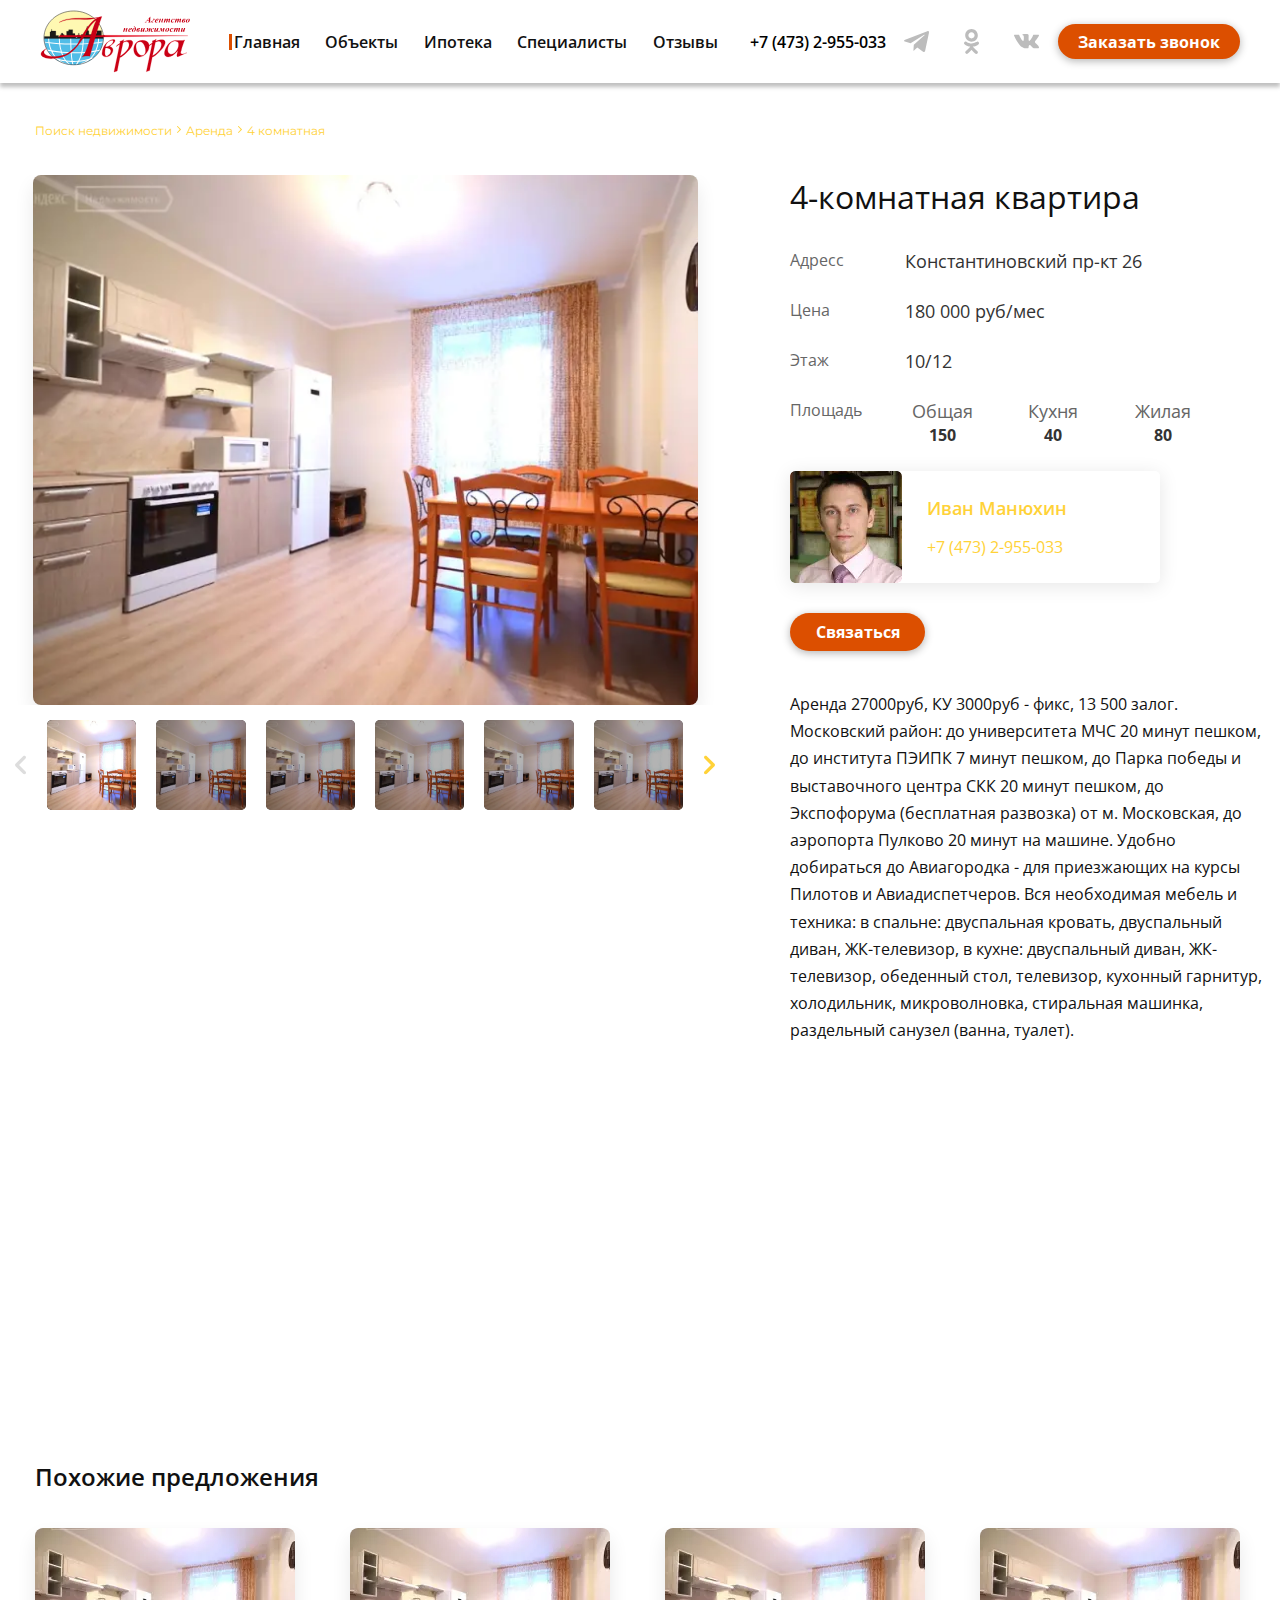
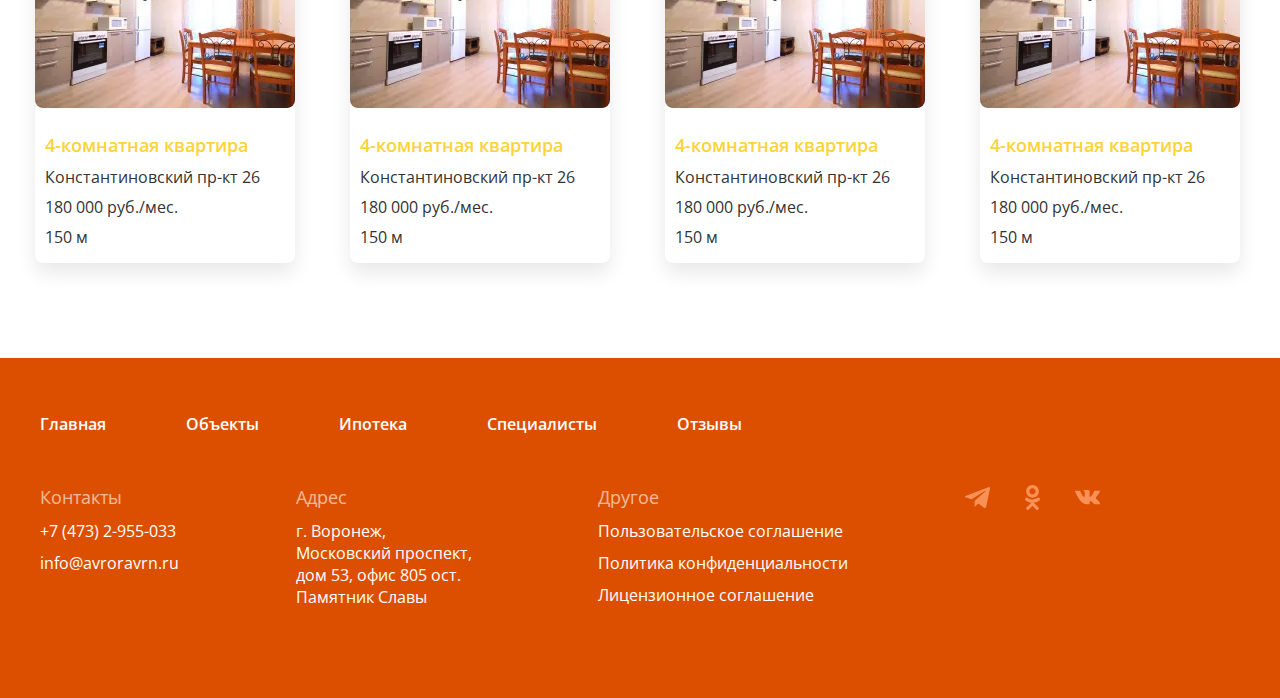
==== commit 018af6fc: "fix scroll" ====
--- a/card.html
+++ b/card.html
@@ -4,7 +4,7 @@
     <meta charset="UTF-8">
     <meta http-equiv="X-UA-Compatible" content="IE=edge">
     <meta name="viewport" content="width=device-width, initial-scale=1.0">
-    <link rel="stylesheet" href="css/style.min.css">
+    <link rel="stylesheet" href="css/style.min.css?_v=20221031201527">
     <title>4 комнатная</title>
 </head>
 <body>
@@ -41,7 +41,7 @@
                         </a>
                         <a href="#">
                             <svg width="25" height="15" viewBox="0 0 25 15" fill="none" xmlns="http://www.w3.org/2000/svg">
-                                <path fill-rule="evenodd" clip-rule="evenodd" d="M12.2315 14.2024H13.7259C13.7259 14.2024 14.1773 14.1528 14.4077 13.9044C14.6198 13.6763 14.613 13.248 14.613 13.248C14.613 13.248 14.5838 11.2429 15.5145 10.9476C16.4318 10.6568 17.6099 12.8856 18.8585 13.7425C19.8027 14.3911 20.5202 14.2489 20.5202 14.2489L23.8588 14.2024C23.8588 14.2024 25.6053 14.0948 24.7772 12.7216C24.7093 12.6093 24.2949 11.7058 22.2948 9.84935C20.2015 7.90633 20.4818 8.22061 23.0035 4.85961C24.5392 2.81273 25.1532 1.56309 24.9614 1.02787C24.7785 0.518099 23.649 0.652838 23.649 0.652838L19.8899 0.676256C19.8899 0.676256 19.6113 0.638244 19.4046 0.761782C19.2026 0.882945 19.0726 1.16532 19.0726 1.16532C19.0726 1.16532 18.4777 2.74926 17.6842 4.09631C16.0103 6.93872 15.341 7.08874 15.0675 6.91225C14.4311 6.50091 14.59 5.25975 14.59 4.37801C14.59 1.6235 15.0077 0.474997 13.7764 0.177689C13.3678 0.0789261 13.0671 0.0137628 12.0221 0.00324163C10.6808 -0.0106735 9.54557 0.00731388 8.90276 0.32227C8.47512 0.531675 8.14523 0.998339 8.34615 1.02515C8.59459 1.05841 9.1573 1.17686 9.45563 1.58311C9.84084 2.10713 9.82726 3.28415 9.82726 3.28415C9.82726 3.28415 10.0485 6.5267 9.31037 6.92956C8.80366 7.20582 8.10858 6.64176 6.61627 4.06305C5.85162 2.74214 5.27431 1.28207 5.27431 1.28207C5.27431 1.28207 5.16299 1.0092 4.96445 0.863261C4.72348 0.686437 4.3868 0.630099 4.3868 0.630099L0.8147 0.653516C0.8147 0.653516 0.278461 0.66845 0.081613 0.901613C-0.0935135 1.10898 0.0676978 1.53797 0.0676978 1.53797C0.0676978 1.53797 2.86429 8.08078 6.03082 11.378C8.93432 14.4009 12.2315 14.2024 12.2315 14.2024Z" fill="#DC4F00"/>
+                                <path fill-rule="evenodd" clip-rule="evenodd" d="M12.2315 14.2024H13.7259C13.7259 14.2024 14.1773 14.1528 14.4077 13.9044C14.6198 13.6763 14.613 13.248 14.613 13.248C14.613 13.248 14.5838 11.2429 15.5145 10.9476C16.4318 10.6568 17.6099 12.8856 18.8585 13.7425C19.8027 14.3911 20.5202 14.2489 20.5202 14.2489L23.8588 14.2024C23.8588 14.2024 25.6053 14.0948 24.7772 12.7216C24.7093 12.6093 24.2949 11.7058 22.2948 9.84935C20.2015 7.90633 20.4818 8.22061 23.0035 4.85961C24.5392 2.81273 25.1532 1.56309 24.9614 1.02787C24.7785 0.518099 23.649 0.652838 23.649 0.652838L19.8899 0.676256C19.8899 0.676256 19.6113 0.638244 19.4046 0.761782C19.2026 0.882945 19.0726 1.16532 19.0726 1.16532C19.0726 1.16532 18.4777 2.74926 17.6842 4.09631C16.0103 6.93872 15.341 7.08874 15.0675 6.91225C14.4311 6.50091 14.59 5.25975 14.59 4.37801C14.59 1.6235 15.0077 0.474997 13.7764 0.177689C13.3678 0.0789261 13.0671 0.0137628 12.0221 0.00324163C10.6808 -0.0106735 9.54557 0.00731388 8.90276 0.32227C8.47512 0.531675 8.14523 0.998339 8.34615 1.02515C8.59459 1.05841 9.1573 1.17686 9.45563 1.58311C9.84084 2.10713 9.82726 3.28415 9.82726 3.28415C9.82726 3.28415 10.0485 6.5267 9.31037 6.92956C8.80366 7.20582 8.10858 6.64176 6.61627 4.06305C5.85162 2.74214 5.27431 1.28207 5.27431 1.28207C5.27431 1.28207 5.16299 1.0092 4.96445 0.863261C4.72348 0.686437 4.3868 0.630099 4.3868 0.630099L0.8147 0.653516C0.8147 0.653516 0.278461 0.66845 0.081613 0.901613C-0.0935135 1.10898 0.0676978 1.53797 0.0676978 1.53797C0.0676978 1.53797 2.86429 8.08078 6.03082 11.378C8.93432 14.4009 12.2315 14.2024 12.2315 14.2024Z" fill="#BCBCBC"/>
                             </svg>                                
                         </a>                                              
                     </div>
@@ -81,37 +81,37 @@
                         <div class="swiper-wrapper">
                             <div class="swiper-slide">
                                 <div class="single__slide">
-                                    <picture><source srcset="img/7.webp" type="image/webp"><img src="img/7.jpg" alt="flat"></picture>
-                                </div>
-                            </div>
-                            <div class="swiper-slide">
-                                <div class="single__slide">
-                                    <picture><source srcset="img/7.webp" type="image/webp"><img src="img/7.jpg" alt="flat"></picture>
-                                </div>
-                            </div>
-                            <div class="swiper-slide">
-                                <div class="single__slide">
-                                    <picture><source srcset="img/7.webp" type="image/webp"><img src="img/7.jpg" alt="flat"></picture>
-                                </div>
-                            </div>
-                            <div class="swiper-slide">
-                                <div class="single__slide">
-                                    <picture><source srcset="img/7.webp" type="image/webp"><img src="img/7.jpg" alt="flat"></picture>
-                                </div>
-                            </div>
-                            <div class="swiper-slide">
-                                <div class="single__slide">
-                                    <picture><source srcset="img/7.webp" type="image/webp"><img src="img/7.jpg" alt="flat"></picture>
-                                </div>
-                            </div>
-                            <div class="swiper-slide">
-                                <div class="single__slide">
-                                    <picture><source srcset="img/7.webp" type="image/webp"><img src="img/7.jpg" alt="flat"></picture>
-                                </div>
-                            </div>
-                            <div class="swiper-slide">
-                                <div class="single__slide">
-                                    <picture><source srcset="img/7.webp" type="image/webp"><img src="img/7.jpg" alt="flat"></picture>
+                                    <picture><source srcset="img/7.webp" type="image/webp"><picture><source srcset="img/7.webp" type="image/webp"><img src="img/7.jpg" alt="flat"></picture></picture>
+                                </div>
+                            </div>
+                            <div class="swiper-slide">
+                                <div class="single__slide">
+                                    <picture><source srcset="img/7.webp" type="image/webp"><picture><source srcset="img/7.webp" type="image/webp"><img src="img/7.jpg" alt="flat"></picture></picture>
+                                </div>
+                            </div>
+                            <div class="swiper-slide">
+                                <div class="single__slide">
+                                    <picture><source srcset="img/7.webp" type="image/webp"><picture><source srcset="img/7.webp" type="image/webp"><img src="img/7.jpg" alt="flat"></picture></picture>
+                                </div>
+                            </div>
+                            <div class="swiper-slide">
+                                <div class="single__slide">
+                                    <picture><source srcset="img/7.webp" type="image/webp"><picture><source srcset="img/7.webp" type="image/webp"><img src="img/7.jpg" alt="flat"></picture></picture>
+                                </div>
+                            </div>
+                            <div class="swiper-slide">
+                                <div class="single__slide">
+                                    <picture><source srcset="img/7.webp" type="image/webp"><picture><source srcset="img/7.webp" type="image/webp"><img src="img/7.jpg" alt="flat"></picture></picture>
+                                </div>
+                            </div>
+                            <div class="swiper-slide">
+                                <div class="single__slide">
+                                    <picture><source srcset="img/7.webp" type="image/webp"><picture><source srcset="img/7.webp" type="image/webp"><img src="img/7.jpg" alt="flat"></picture></picture>
+                                </div>
+                            </div>
+                            <div class="swiper-slide">
+                                <div class="single__slide">
+                                    <picture><source srcset="img/7.webp" type="image/webp"><picture><source srcset="img/7.webp" type="image/webp"><img src="img/7.jpg" alt="flat"></picture></picture>
                                 </div>
                             </div>
                         </div>
@@ -127,37 +127,37 @@
                             <div class="swiper-wrapper">
                                 <div class="swiper-slide">
                                     <div class="single__thumbs">
-                                        <picture><source srcset="img/7.webp" type="image/webp"><img src="img/7.jpg" alt="flat"></picture>
-                                    </div>
-                                </div>
-                                <div class="swiper-slide">
-                                    <div class="single__thumbs">
-                                        <picture><source srcset="img/7.webp" type="image/webp"><img src="img/7.jpg" alt="flat"></picture>
-                                    </div>
-                                </div>
-                                <div class="swiper-slide">
-                                    <div class="single__thumbs">
-                                        <picture><source srcset="img/7.webp" type="image/webp"><img src="img/7.jpg" alt="flat"></picture>
-                                    </div>
-                                </div>
-                                <div class="swiper-slide">
-                                    <div class="single__thumbs">
-                                        <picture><source srcset="img/7.webp" type="image/webp"><img src="img/7.jpg" alt="flat"></picture>
-                                    </div>
-                                </div>
-                                <div class="swiper-slide">
-                                    <div class="single__thumbs">
-                                        <picture><source srcset="img/7.webp" type="image/webp"><img src="img/7.jpg" alt="flat"></picture>
-                                    </div>
-                                </div>
-                                <div class="swiper-slide">
-                                    <div class="single__thumbs">
-                                        <picture><source srcset="img/7.webp" type="image/webp"><img src="img/7.jpg" alt="flat"></picture>
-                                    </div>
-                                </div>
-                                <div class="swiper-slide">
-                                    <div class="single__thumbs">
-                                        <picture><source srcset="img/7.webp" type="image/webp"><img src="img/7.jpg" alt="flat"></picture>
+                                        <picture><source srcset="img/7.webp" type="image/webp"><picture><source srcset="img/7.webp" type="image/webp"><img src="img/7.jpg" alt="flat"></picture></picture>
+                                    </div>
+                                </div>
+                                <div class="swiper-slide">
+                                    <div class="single__thumbs">
+                                        <picture><source srcset="img/7.webp" type="image/webp"><picture><source srcset="img/7.webp" type="image/webp"><img src="img/7.jpg" alt="flat"></picture></picture>
+                                    </div>
+                                </div>
+                                <div class="swiper-slide">
+                                    <div class="single__thumbs">
+                                        <picture><source srcset="img/7.webp" type="image/webp"><picture><source srcset="img/7.webp" type="image/webp"><img src="img/7.jpg" alt="flat"></picture></picture>
+                                    </div>
+                                </div>
+                                <div class="swiper-slide">
+                                    <div class="single__thumbs">
+                                        <picture><source srcset="img/7.webp" type="image/webp"><picture><source srcset="img/7.webp" type="image/webp"><img src="img/7.jpg" alt="flat"></picture></picture>
+                                    </div>
+                                </div>
+                                <div class="swiper-slide">
+                                    <div class="single__thumbs">
+                                        <picture><source srcset="img/7.webp" type="image/webp"><picture><source srcset="img/7.webp" type="image/webp"><img src="img/7.jpg" alt="flat"></picture></picture>
+                                    </div>
+                                </div>
+                                <div class="swiper-slide">
+                                    <div class="single__thumbs">
+                                        <picture><source srcset="img/7.webp" type="image/webp"><picture><source srcset="img/7.webp" type="image/webp"><img src="img/7.jpg" alt="flat"></picture></picture>
+                                    </div>
+                                </div>
+                                <div class="swiper-slide">
+                                    <div class="single__thumbs">
+                                        <picture><source srcset="img/7.webp" type="image/webp"><picture><source srcset="img/7.webp" type="image/webp"><img src="img/7.jpg" alt="flat"></picture></picture>
                                     </div>
                                 </div>
                             </div>
@@ -202,14 +202,14 @@
                     </div>
                     <div class="single__master">
                         <div class="single__master-img">
-                            <picture><source srcset="img/8.webp" type="image/webp"><img src="img/8.png" alt="master"></picture>
-                        </div>
-                        <div class="single__master-contact">
+                            <picture><source srcset="img/8.webp" type="image/webp"><picture><source srcset="img/8.webp" type="image/webp"><img src="img/8.png" alt="master"></picture></picture>
+                        </div>
+                        <div class="single__master-contact"> 
                             <p>Иван Манюхин</p>
-                            <a href="74732955033">+7 (473) 2-955-033</a>
-                        </div>
-                    </div>
-                    <a href="74732955033" class="single__link">Связаться</a>
+                            <a href="tel:74732955033">+7 (473) 2-955-033</a>
+                        </div>
+                    </div>
+                    <a href="tel:74732955033" class="single__link">Связаться</a>
                     <div class="single__desc">
                         Аренда 27000руб, КУ 3000руб - фикс, 13 500 залог. Московский район: 
                         до университета МЧС 20 минут пешком, до института ПЭИПК 7 минут 
@@ -238,7 +238,7 @@
             </div>
         </div>
         <div class="single__map">
-            <script type="text/javascript" charset="utf-8" async src="https://api-maps.yandex.ru/services/constructor/1.0/js/?um=constructor%3A1c04361719898ba98f0600d443683ef04c2237a78f2f6f8a609987244944a260&amp;width=100%25&amp;height=100%25&amp;lang=ru_RU&amp;scroll=false"></script>
+            <script type="text/javascript" charset="utf-8" async src="https://api-maps.yandex.ru/services/constructor/1.0/js/?um=constructor%3A1c04361719898ba98f0600d443683ef04c2237a78f2f6f8a609987244944a260&amp;width=100%25&amp;height=100%25&amp;lang=ru_RU&amp;scroll=false&_v=20221031201527"></script>
         </div>
         <div class="single__container">
             <div class="single__like">
@@ -246,7 +246,7 @@
                 <div class="single__like-wrapper">
                     <div class="single__like-card">
                         <div class="single__like-img">
-                            <picture><source srcset="img/9.webp" type="image/webp"><img src="img/9.png" alt="object"></picture>
+                            <picture><source srcset="img/9.webp" type="image/webp"><picture><source srcset="img/9.webp" type="image/webp"><img src="img/9.png" alt="object"></picture></picture>
                         </div>
                         <div class="single__like-name">4-комнатная квартира</div>
                         <div class="single__like-street">Константиновский пр-кт  26</div>
@@ -255,7 +255,7 @@
                     </div>
                     <div class="single__like-card">
                         <div class="single__like-img">
-                            <picture><source srcset="img/9.webp" type="image/webp"><img src="img/9.png" alt="object"></picture>
+                            <picture><source srcset="img/9.webp" type="image/webp"><picture><source srcset="img/9.webp" type="image/webp"><img src="img/9.png" alt="object"></picture></picture>
                         </div>
                         <div class="single__like-name">4-комнатная квартира</div>
                         <div class="single__like-street">Константиновский пр-кт  26</div>
@@ -264,7 +264,7 @@
                     </div>
                     <div class="single__like-card hidden@m">
                         <div class="single__like-img">
-                            <picture><source srcset="img/9.webp" type="image/webp"><img src="img/9.png" alt="object"></picture>
+                            <picture><source srcset="img/9.webp" type="image/webp"><picture><source srcset="img/9.webp" type="image/webp"><img src="img/9.png" alt="object"></picture></picture>
                         </div>
                         <div class="single__like-name">4-комнатная квартира</div>
                         <div class="single__like-street">Константиновский пр-кт  26</div>
@@ -273,7 +273,7 @@
                     </div>
                     <div class="single__like-card hidden@l">
                         <div class="single__like-img">
-                            <picture><source srcset="img/9.webp" type="image/webp"><img src="img/9.png" alt="object"></picture>
+                            <picture><source srcset="img/9.webp" type="image/webp"><picture><source srcset="img/9.webp" type="image/webp"><img src="img/9.png" alt="object"></picture></picture>
                         </div>
                         <div class="single__like-name">4-комнатная квартира</div>
                         <div class="single__like-street">Константиновский пр-кт  26</div>
@@ -326,7 +326,7 @@
                 </a>
                 <a href="#">
                     <svg width="25" height="15" viewBox="0 0 25 15" fill="none" xmlns="http://www.w3.org/2000/svg">
-                        <path fill-rule="evenodd" clip-rule="evenodd" d="M12.2315 14.2024H13.7259C13.7259 14.2024 14.1773 14.1528 14.4077 13.9044C14.6198 13.6763 14.613 13.248 14.613 13.248C14.613 13.248 14.5838 11.2429 15.5145 10.9476C16.4318 10.6568 17.6099 12.8856 18.8585 13.7425C19.8027 14.3911 20.5202 14.2489 20.5202 14.2489L23.8588 14.2024C23.8588 14.2024 25.6053 14.0948 24.7772 12.7216C24.7093 12.6093 24.2949 11.7058 22.2948 9.84935C20.2015 7.90633 20.4818 8.22061 23.0035 4.85961C24.5392 2.81273 25.1532 1.56309 24.9614 1.02787C24.7785 0.518099 23.649 0.652838 23.649 0.652838L19.8899 0.676256C19.8899 0.676256 19.6113 0.638244 19.4046 0.761782C19.2026 0.882945 19.0726 1.16532 19.0726 1.16532C19.0726 1.16532 18.4777 2.74926 17.6842 4.09631C16.0103 6.93872 15.341 7.08874 15.0675 6.91225C14.4311 6.50091 14.59 5.25975 14.59 4.37801C14.59 1.6235 15.0077 0.474997 13.7764 0.177689C13.3678 0.0789261 13.0671 0.0137628 12.0221 0.00324163C10.6808 -0.0106735 9.54557 0.00731388 8.90276 0.32227C8.47512 0.531675 8.14523 0.998339 8.34615 1.02515C8.59459 1.05841 9.1573 1.17686 9.45563 1.58311C9.84084 2.10713 9.82726 3.28415 9.82726 3.28415C9.82726 3.28415 10.0485 6.5267 9.31037 6.92956C8.80366 7.20582 8.10858 6.64176 6.61627 4.06305C5.85162 2.74214 5.27431 1.28207 5.27431 1.28207C5.27431 1.28207 5.16299 1.0092 4.96445 0.863261C4.72348 0.686437 4.3868 0.630099 4.3868 0.630099L0.8147 0.653516C0.8147 0.653516 0.278461 0.66845 0.081613 0.901613C-0.0935135 1.10898 0.0676978 1.53797 0.0676978 1.53797C0.0676978 1.53797 2.86429 8.08078 6.03082 11.378C8.93432 14.4009 12.2315 14.2024 12.2315 14.2024Z" fill="#FFD238"/>
+                        <path fill-rule="evenodd" clip-rule="evenodd" d="M12.2315 14.2024H13.7259C13.7259 14.2024 14.1773 14.1528 14.4077 13.9044C14.6198 13.6763 14.613 13.248 14.613 13.248C14.613 13.248 14.5838 11.2429 15.5145 10.9476C16.4318 10.6568 17.6099 12.8856 18.8585 13.7425C19.8027 14.3911 20.5202 14.2489 20.5202 14.2489L23.8588 14.2024C23.8588 14.2024 25.6053 14.0948 24.7772 12.7216C24.7093 12.6093 24.2949 11.7058 22.2948 9.84935C20.2015 7.90633 20.4818 8.22061 23.0035 4.85961C24.5392 2.81273 25.1532 1.56309 24.9614 1.02787C24.7785 0.518099 23.649 0.652838 23.649 0.652838L19.8899 0.676256C19.8899 0.676256 19.6113 0.638244 19.4046 0.761782C19.2026 0.882945 19.0726 1.16532 19.0726 1.16532C19.0726 1.16532 18.4777 2.74926 17.6842 4.09631C16.0103 6.93872 15.341 7.08874 15.0675 6.91225C14.4311 6.50091 14.59 5.25975 14.59 4.37801C14.59 1.6235 15.0077 0.474997 13.7764 0.177689C13.3678 0.0789261 13.0671 0.0137628 12.0221 0.00324163C10.6808 -0.0106735 9.54557 0.00731388 8.90276 0.32227C8.47512 0.531675 8.14523 0.998339 8.34615 1.02515C8.59459 1.05841 9.1573 1.17686 9.45563 1.58311C9.84084 2.10713 9.82726 3.28415 9.82726 3.28415C9.82726 3.28415 10.0485 6.5267 9.31037 6.92956C8.80366 7.20582 8.10858 6.64176 6.61627 4.06305C5.85162 2.74214 5.27431 1.28207 5.27431 1.28207C5.27431 1.28207 5.16299 1.0092 4.96445 0.863261C4.72348 0.686437 4.3868 0.630099 4.3868 0.630099L0.8147 0.653516C0.8147 0.653516 0.278461 0.66845 0.081613 0.901613C-0.0935135 1.10898 0.0676978 1.53797 0.0676978 1.53797C0.0676978 1.53797 2.86429 8.08078 6.03082 11.378C8.93432 14.4009 12.2315 14.2024 12.2315 14.2024Z" fill="#F99055"/>
                     </svg>                        
                 </a>
             </div>
@@ -460,6 +460,6 @@
         </form>
     </div>
 </div>
-<script src="js/card.min.js"></script>
+<script src="js/card.min.js?_v=20221031201527"></script>
 </body>
 </html>--- a/css/style.min.css
+++ b/css/style.min.css
@@ -1 +1 @@
-@font-face{font-family:Montserrat;src:url(../fonts/Montserrat-Regular.woff2) format("woff2"),url(../fonts/Montserrat-Regular.woff) format("woff");font-weight:400;font-style:normal;font-display:swap}@font-face{font-family:Montserrat;src:url(../fonts/Montserrat-SemiBold.woff2) format("woff2"),url(../fonts/Montserrat-SemiBold.woff) format("woff");font-weight:600;font-style:normal;font-display:swap}@font-face{font-family:Montserrat;src:url(../fonts/Montserrat-Bold.woff2) format("woff2"),url(../fonts/Montserrat-Bold.woff) format("woff");font-weight:700;font-style:normal;font-display:swap}@font-face{font-family:Montserrat;src:url(../fonts/Montserrat-ExtraBold.woff2) format("woff2"),url(../fonts/Montserrat-ExtraBold.woff) format("woff");font-weight:800;font-style:normal;font-display:swap}@font-face{font-family:Montserrat;src:url(../fonts/Montserrat-BoldItalic.woff2) format("woff2"),url(../fonts/Montserrat-BoldItalic.woff) format("woff");font-weight:700;font-style:italic;font-display:swap}@font-face{font-family:"Open Sans";src:url(../fonts/OpenSans-Regular.woff2) format("woff2"),url(../fonts/OpenSans-Regular.woff) format("woff");font-weight:400;font-style:normal;font-display:swap}@font-face{font-family:"Open Sans";src:url(../fonts/OpenSans-Bold.woff2) format("woff2"),url(../fonts/OpenSans-Bold.woff) format("woff");font-weight:700;font-style:normal;font-display:swap}@font-face{font-family:"Open Sans";src:url(../fonts/OpenSans-SemiBold.woff2) format("woff2"),url(../fonts/OpenSans-SemiBold.woff) format("woff");font-weight:600;font-style:normal;font-display:swap}:active,:focus,:focus-visible,:focus-within,:hover,:target,:visited{outline:0!important}a,abbr,acronym,address,applet,article,aside,audio,b,big,blockquote,body,canvas,caption,center,cite,code,dd,del,details,dfn,div,dl,dt,em,embed,fieldset,figcaption,figure,footer,form,h1,h2,h3,h4,h5,h6,header,hgroup,html,i,iframe,img,ins,kbd,label,legend,li,mark,menu,nav,object,ol,output,p,pre,q,ruby,s,samp,section,small,span,strike,strong,sub,summary,sup,table,tbody,td,tfoot,th,thead,time,tr,tt,u,ul,var,video{margin:0;padding:0;border:0;font:inherit;vertical-align:baseline;outline:0}a{text-decoration:none}a:hover{text-decoration:none}body{font-family:"Open Sans",sans-serif;font-weight:400;position:relative;overflow-x:hidden}ol,ul{list-style:none}button,label{cursor:pointer}.container{max-width:1790px;padding:0 15px;box-sizing:border-box;width:100%;margin:0 auto}.filter{max-width:518px;box-sizing:border-box;padding:190px 60px 0 60px;background:#ffd238;height:942px;opacity:0;visibility:hidden;transition:opacity .6s,visibility 0s .6s;display:none;z-index:5;position:absolute;top:130px;left:0;right:0;width:100%;bottom:0;height:790px}.filter__wrapper{position:relative}.filter__close{position:absolute;right:0;top:-50px}.filter__title{font-family:Montserrat,sans-serif;font-style:normal;font-weight:600;font-size:24px;line-height:29px;color:#333;margin-bottom:40px}.filter__form{display:flex;flex-direction:column;width:100%}.filter__type{display:flex;align-items:center;justify-content:space-between;margin-bottom:35px}.filter__label{font-size:16px;line-height:22px;color:#333}.filter__accordion{position:relative;max-width:328px;width:100%}.filter__accordion-link{background:#fff;box-shadow:0 1px 6px rgba(0,0,0,.25);border-radius:16px;display:flex;align-items:center;justify-content:space-between;gap:12px;height:41px;padding:0 20px;position:relative;z-index:1}.filter__accordion-link p{font-size:18px;line-height:25px;color:rgba(17,17,17,.3)}.filter__accordion-link svg{width:9px;max-height:15px;min-height:15px;display:flex;flex-shrink:0;position:absolute;top:14.74px;right:17.5px}.filter__accordion-link_active p{color:#111}.filter__accordion-link_bottom{justify-content:center}.filter__accordion-link_bottom p{color:#111}.filter__accordion-content{padding-top:15px;position:absolute;width:100%;top:70%;display:none;flex-direction:column;background:#fff;padding-left:20px;box-sizing:border-box}.filter__accordion-content a{display:flex;padding:10px 0;font-size:18px;line-height:25px;color:#111}.filter__accordion-content a:last-of-type{padding-bottom:20px}.filter__accordion-content_active{display:flex;z-index:2}.filter__accordion-content_bottom{align-items:center;padding-left:0}.filter__purpose{display:flex;align-items:center;gap:35px;margin-bottom:35px}.filter__purpose-inputs{width:100%;display:flex;align-items:center;justify-content:space-between}.filter__purpose-inputs label{display:flex;background:#fff;box-shadow:0 1px 6px rgba(0,0,0,.25);border-radius:16px;align-items:center;justify-content:center;width:112px;height:41px;font-size:18px;line-height:25px;text-align:center;color:rgba(17,17,17,.3);box-sizing:border-box;border:1px solid transparent}.filter__purpose-inputs input{display:none}.filter__purpose-inputs input:checked+label{border:1px solid #dc4f00;color:#111}.filter__location{display:flex;align-items:center;justify-content:space-between;margin-bottom:35px}.filter__rooms{display:flex;align-items:center;justify-content:space-between;margin-bottom:35px}.filter__rooms-inputs{max-width:319px;width:100%;display:flex;align-items:center;justify-content:space-between}.filter__rooms-inputs label{display:flex;background:#fff;box-shadow:0 1px 6px rgba(0,0,0,.25);border-radius:16px;align-items:center;justify-content:center;width:51px;height:41px;font-size:18px;line-height:25px;text-align:center;color:rgba(17,17,17,.3);box-sizing:border-box;border:1px solid transparent}.filter__rooms-inputs input{display:none}.filter__rooms-inputs input:checked+label{border:1px solid #dc4f00;color:#111}.filter__price{display:flex;align-items:center;justify-content:space-between;margin-bottom:35px}.filter__price-inputs{display:flex;align-items:center;justify-content:space-between;max-width:318px;width:100%}.filter__price-inputs div{display:flex;align-items:center;gap:8px}.filter__price-inputs div p{font-size:16px;line-height:22px;text-align:right;color:rgba(255,255,255,.3)}.filter__price-inputs div input{background:#fff;box-shadow:0 1px 6px rgba(0,0,0,.25);border-radius:16px;border:none;display:flex;align-items:center;justify-content:center;width:112px;height:41px;text-align:center;font-size:18px;line-height:25px;text-align:center;color:#111;font-family:"Open Sans",sans-serif;font-style:normal}.filter__price-inputs div input::-moz-placeholder{font-size:18px;line-height:25px;text-align:center;color:#111;font-family:"Open Sans",sans-serif;font-style:normal}.filter__price-inputs div input::placeholder{font-size:18px;line-height:25px;text-align:center;color:#111;font-family:"Open Sans",sans-serif;font-style:normal}.filter__price-inputs div input::-webkit-inner-spin-button,.filter__price-inputs div input::-webkit-outer-spin-button{-webkit-appearance:none;margin:0}.filter__number{display:flex;align-items:center;justify-content:space-between;margin-bottom:40px}.filter__number input{background:#fff;box-shadow:0 1px 6px rgba(0,0,0,.25);border-radius:16px;border:none;display:flex;align-items:center;justify-content:center;max-width:263px;width:100%;height:41px;text-align:center;font-size:18px;line-height:25px;text-align:center;color:#111;font-family:"Open Sans",sans-serif;font-style:normal}.filter__number input::-moz-placeholder{font-size:18px;line-height:25px;text-align:center;color:rgba(17,17,17,.3);font-family:"Open Sans",sans-serif;font-style:normal}.filter__number input::placeholder{font-size:18px;line-height:25px;text-align:center;color:rgba(17,17,17,.3);font-family:"Open Sans",sans-serif;font-style:normal}.filter__number input::-webkit-inner-spin-button,.filter__number input::-webkit-outer-spin-button{-webkit-appearance:none;margin:0}.filter__button{border:none;display:flex;align-items:center;justify-content:center;background:#dc4f00;box-shadow:0 2px 9px rgba(0,0,0,.3);border-radius:55px;max-width:145px;width:100%;height:44px;font-family:"Open Sans",sans-serif;font-style:normal;font-weight:700;font-size:18px;line-height:25px;color:#fff;margin:0 auto}.filter_active{opacity:1;transition:opacity .6s,visibility 0s;visibility:visible}.breadcrumb{display:flex;align-items:center;list-style-type:none;margin-bottom:35px;margin-left:20px}.breadcrumb li:not(:last-of-type){margin-right:5px}.breadcrumb li a{font-family:Montserrat,sans-serif;font-style:normal;font-weight:400;font-size:12px;line-height:15px;color:#ffd238;text-decoration:none}.breadcrumb li a:hover{text-decoration:none;color:#ffd238}.breadcrumb li span{font-family:Montserrat,sans-serif;font-style:normal;font-weight:400;font-size:12px;line-height:15px;color:#ffd238}.breadcrumb li svg{display:flex;flex-shrink:0;width:4px;height:7px}.header{padding:10px 0;background:#fff;box-shadow:0 4px 4px rgba(0,0,0,.25)}.header__wrapper{margin-left:85px;display:flex;align-items:center;justify-content:space-between}.header__logo{display:flex;max-width:154px;width:100%;margin-right:75px;height:63px}.header__logo img{width:100%;height:100%;-o-object-fit:cover;object-fit:cover}.header__right{max-width:1500px;width:100%;display:flex;align-items:center;justify-content:space-between}.header__list{display:flex;align-items:center;max-width:630px;width:100%;justify-content:space-between}.header__list li a{font-weight:600;font-size:16px;line-height:16px;color:#111;padding:0 2px;display:flex;height:-moz-max-content;height:max-content}.header__list .active{border-left:3px solid #dc4f00}.header__top{max-width:560px;width:100%;display:flex;align-items:center;justify-content:space-between}.header__number{font-weight:600;font-size:16px;line-height:22px;color:#000}.header__social{display:flex;align-items:center;gap:30px}.header__social a{display:flex;width:25px;height:25px;align-items:center;justify-content:center;flex-shrink:0}.header__button{background:#dc4f00;box-shadow:0 2px 9px rgba(0,0,0,.3);border-radius:55px;border:none;display:flex;align-items:center;justify-content:center;font-family:"Open Sans",sans-serif;font-style:normal;font-weight:700;font-size:16px;line-height:16px;color:#fff;padding:0 20px;height:35px}.header__burger{display:none}.header__menu{position:absolute;top:0;left:0;right:0;width:100%;bottom:0;height:100%;background:#fff;opacity:0;visibility:hidden;transition:opacity .6s,visibility 0s .6s;display:none;z-index:5}.header__menu-top{display:flex;align-items:center;justify-content:space-between;height:72px;position:relative;margin-bottom:60px}.header__menu-logo{position:absolute;left:50%;top:50%;transform:translate(-50%,-50%);max-width:138px;height:56px}.header__menu-logo img{width:100%;height:100%;-o-object-fit:cover;object-fit:cover}.header__menu-close{border:none;background:0 0;display:flex;align-items:center;justify-content:center;width:45px;height:45px;margin-left:auto}.header__menu-link{display:flex;font-family:Montserrat,sans-serif;font-style:normal;font-weight:700;font-size:45px;line-height:55px;color:#666}.header__menu-link:not(:last-of-type){margin-bottom:5px}.header__menu-link_active{color:#dc4f00}.header__menu_active{opacity:1;transition:opacity .6s,visibility 0s;visibility:visible}.banner{position:relative;display:flex}.banner__filter{max-width:518px;width:100%;box-sizing:border-box;padding:190px 60px 0 60px;background:#ffd238;height:942px}.banner__filter-title{font-family:Montserrat,sans-serif;font-style:normal;font-weight:600;font-size:24px;line-height:29px;color:#333;margin-bottom:40px}.banner__filter_modal{position:absolute;top:72px;left:0;right:0;width:100%;bottom:0;height:100%;background:#fff;opacity:0;visibility:hidden;transition:opacity .6s,visibility 0s .6s;display:none;z-index:5}.banner__form{display:flex;flex-direction:column;width:100%}.banner__type{display:flex;align-items:center;justify-content:space-between;margin-bottom:35px}.banner__label{font-size:16px;line-height:22px;color:#333}.banner__accordion{position:relative;max-width:328px;width:100%}.banner__accordion-link{background:#fff;box-shadow:0 1px 6px rgba(0,0,0,.25);border-radius:16px;display:flex;align-items:center;justify-content:space-between;gap:12px;height:41px;padding:0 20px;position:relative;z-index:1}.banner__accordion-link p{font-size:18px;line-height:25px;color:rgba(17,17,17,.3)}.banner__accordion-link svg{width:9px;max-height:15px;min-height:15px;display:flex;flex-shrink:0;position:absolute;top:14.74px;right:17.5px}.banner__accordion-link_active p{color:#111}.banner__accordion-link_bottom{justify-content:center}.banner__accordion-link_bottom p{color:#111}.banner__accordion-content{padding-top:15px;position:absolute;width:100%;top:70%;display:none;flex-direction:column;background:#fff;padding-left:20px;box-sizing:border-box}.banner__accordion-content a{display:flex;padding:10px 0;font-size:18px;line-height:25px;color:#111}.banner__accordion-content a:last-of-type{padding-bottom:20px}.banner__accordion-content_active{display:flex;z-index:2}.banner__accordion-content_bottom{align-items:center;padding-left:0}.banner__purpose{display:flex;align-items:center;gap:35px;margin-bottom:35px}.banner__purpose-inputs{width:100%;display:flex;align-items:center;justify-content:space-between}.banner__purpose-inputs label{display:flex;background:#fff;box-shadow:0 1px 6px rgba(0,0,0,.25);border-radius:16px;align-items:center;justify-content:center;width:112px;height:41px;font-size:18px;line-height:25px;text-align:center;color:rgba(17,17,17,.3);box-sizing:border-box;border:1px solid transparent}.banner__purpose-inputs input{display:none}.banner__purpose-inputs input:checked+label{border:1px solid #dc4f00;color:#111}.banner__location{display:flex;align-items:center;justify-content:space-between;margin-bottom:35px}.banner__rooms{display:flex;align-items:center;justify-content:space-between;margin-bottom:35px}.banner__rooms-inputs{max-width:319px;width:100%;display:flex;align-items:center;justify-content:space-between}.banner__rooms-inputs label{display:flex;background:#fff;box-shadow:0 1px 6px rgba(0,0,0,.25);border-radius:16px;align-items:center;justify-content:center;width:51px;height:41px;font-size:18px;line-height:25px;text-align:center;color:rgba(17,17,17,.3);box-sizing:border-box;border:1px solid transparent}.banner__rooms-inputs input{display:none}.banner__rooms-inputs input:checked+label{border:1px solid #dc4f00;color:#111}.banner__price{display:flex;align-items:center;justify-content:space-between;margin-bottom:35px}.banner__price-inputs{display:flex;align-items:center;justify-content:space-between;max-width:318px;width:100%}.banner__price-inputs div{display:flex;align-items:center;gap:8px}.banner__price-inputs div p{font-size:16px;line-height:22px;text-align:right;color:rgba(255,255,255,.3)}.banner__price-inputs div input{background:#fff;box-shadow:0 1px 6px rgba(0,0,0,.25);border-radius:16px;border:none;display:flex;align-items:center;justify-content:center;width:112px;height:41px;text-align:center;font-size:18px;line-height:25px;text-align:center;color:#111;font-family:"Open Sans",sans-serif;font-style:normal}.banner__price-inputs div input::-moz-placeholder{font-size:18px;line-height:25px;text-align:center;color:#111;font-family:"Open Sans",sans-serif;font-style:normal}.banner__price-inputs div input::placeholder{font-size:18px;line-height:25px;text-align:center;color:#111;font-family:"Open Sans",sans-serif;font-style:normal}.banner__price-inputs div input::-webkit-inner-spin-button,.banner__price-inputs div input::-webkit-outer-spin-button{-webkit-appearance:none;margin:0}.banner__number{display:flex;align-items:center;justify-content:space-between;margin-bottom:40px}.banner__number input{background:#fff;box-shadow:0 1px 6px rgba(0,0,0,.25);border-radius:16px;border:none;display:flex;align-items:center;justify-content:center;max-width:263px;width:100%;height:41px;text-align:center;font-size:18px;line-height:25px;text-align:center;color:#111;font-family:"Open Sans",sans-serif;font-style:normal}.banner__number input::-moz-placeholder{font-size:18px;line-height:25px;text-align:center;color:rgba(17,17,17,.3);font-family:"Open Sans",sans-serif;font-style:normal}.banner__number input::placeholder{font-size:18px;line-height:25px;text-align:center;color:rgba(17,17,17,.3);font-family:"Open Sans",sans-serif;font-style:normal}.banner__number input::-webkit-inner-spin-button,.banner__number input::-webkit-outer-spin-button{-webkit-appearance:none;margin:0}.banner__button{border:none;display:flex;align-items:center;justify-content:center;background:#dc4f00;box-shadow:0 2px 9px rgba(0,0,0,.3);border-radius:55px;max-width:145px;width:100%;height:44px;font-family:"Open Sans",sans-serif;font-style:normal;font-weight:700;font-size:18px;line-height:25px;color:#fff;margin:0 auto}.no-webp .banner__bg{background:linear-gradient(rgba(255,255,255,.8),rgba(0,0,0,.5)),url(../img/1.jpg) center/cover no-repeat}.banner__bg{padding:225px 0 0 70px;box-sizing:border-box;height:942px;width:100%}.banner__title{font-family:Montserrat,sans-serif;font-style:normal;font-weight:700;font-size:55px;line-height:130%;color:#333}.banner__maps{height:942px;position:absolute;right:-569px;top:0;display:flex;min-width:597px;transition:.6s all}.banner__maps-button{background:#ffeaa6;box-shadow:-10px 4px 8px rgba(0,0,0,.12);height:100%;width:28px;border:none;display:flex;align-items:center;justify-content:center;position:relative;padding:0}.banner__maps-button p{font-family:"Open Sans",sans-serif;font-style:normal;font-weight:600;font-size:12px;line-height:16px;color:#333;transform:rotate(-90deg);position:relative;z-index:2;white-space:nowrap}.banner__maps-button-arrow{display:flex;flex-shrink:0;position:absolute;top:50%;left:-29px;transform:translate(0,-50%);width:57px;z-index:1}.banner__maps-button-arrow_active{left:0;transform:translate(0,-50%) rotate(180deg)}.banner__maps-map{width:100%}.banner__maps_active{right:0;transition:.6s all;left:518px}.banner__mapss{height:942px;position:absolute;right:-569px;top:0;display:flex;min-width:597px;transition:.6s all}.banner__mapss-button{background:#ffeaa6;box-shadow:-10px 4px 8px rgba(0,0,0,.12);height:100%;width:28px;border:none;display:flex;align-items:center;justify-content:center;position:relative;padding:0}.banner__mapss-button p{font-family:"Open Sans",sans-serif;font-style:normal;font-weight:600;font-size:12px;line-height:16px;color:#333;transform:rotate(-90deg);position:relative;z-index:2;white-space:nowrap}.banner__mapss-button-arrow{display:flex;flex-shrink:0;position:absolute;top:50%;left:-29px;transform:translate(0,-50%);width:57px;z-index:1}.banner__mapss-button-arrow_active{left:0;transform:translate(0,-50%) rotate(180deg)}.banner__mapss-map{width:100%}.banner__mapss_active{right:0;transition:.6s all;left:518px}.banner__cards{padding:50px 145px;width:100%}.banner__cards-title{font-family:Montserrat,sans-serif;font-style:normal;font-weight:600;font-size:55px;line-height:67px;color:#f99055;margin-bottom:45px}.banner__cards-title a{display:none}.banner__card{max-width:758px;width:100%;background:#fff;box-shadow:0 10px 19px rgba(0,0,0,.14);border-radius:8px;display:flex}.banner__card:not(:last-of-type){margin-bottom:30px}.banner__card-img{max-width:325px;width:100%;min-height:100%;border-radius:8px;overflow:hidden}.banner__card-img img{width:100%;height:100%;-o-object-fit:cover;object-fit:cover}.banner__card-desc{padding:15px 25px 20px 25px}.banner__card-name{font-weight:600;font-size:18px;line-height:25px;color:#111;margin-bottom:20px}.banner__card-street{font-size:16px;line-height:22px;color:#333;margin-bottom:8px}.banner__card-price{font-size:16px;line-height:22px;color:#333;margin-bottom:8px}.banner__card-square{font-size:16px;line-height:22px;color:#333;margin-bottom:12px}.banner__card-contact{display:flex;gap:75px;margin-bottom:20px}.banner__card-contact a,.banner__card-contact p{font-size:16px;line-height:22px;color:#ffd238}.banner__card-button{background:#ffd238;box-shadow:0 2px 9px rgba(0,0,0,.3);border-radius:55px;width:135px;height:38px;display:flex;align-items:center;justify-content:center;font-family:"Open Sans",sans-serif;font-style:normal;font-weight:700;font-size:16px;line-height:22px;color:#fff;transition:.3s all;border:none}.banner__card-button:hover{background:#dc4f00}.news{padding:90px 0 100px 0}.news__wrapper{display:flex;gap:145px;justify-content:center;margin-left:95px}.news__img{background:#fff;box-shadow:0 10px 19px rgba(0,0,0,.09);border-radius:8px;display:flex;justify-content:space-between;max-width:667px;width:100%;box-sizing:border-box;height:279px}.news__img-left{padding:45px 17px;display:flex;flex-direction:column}.news__img-left p{font-family:Montserrat,sans-serif;font-style:normal;font-weight:600;font-size:32px;line-height:129.6%;color:#000}.news__img-left a{font-size:16px;line-height:129.6%;color:#dc4f00;display:flex;margin-top:auto}.news__img-right{max-width:279px;width:100%;height:279px;border-radius:8px;overflow:hidden}.news__img-right img{width:100%;height:100%;-o-object-fit:cover;object-fit:cover}.news__card{background:#fff;box-shadow:0 10px 19px rgba(0,0,0,.09);border-radius:8px;padding:45px 17px;max-width:296px;width:100%;height:279px;box-sizing:border-box;display:flex;flex-direction:column}.news__card p{font-family:Montserrat,sans-serif;font-style:normal;font-weight:600;font-size:28px;line-height:129.6%;color:#000}.news__card a{font-size:16px;line-height:129.6%;color:#dc4f00;margin-top:auto;display:flex}.desc{min-height:1315px;padding-bottom:145px;position:relative}.desc__market{position:absolute;right:-32px;display:flex;align-items:center;gap:80px}.desc__market-left{margin-top:-185px}.desc__market-left p{font-family:Montserrat,sans-serif;font-style:italic;font-weight:700;font-size:100px;line-height:129.6%;color:#ffeaa6;margin-top:-100px}.desc__market-left div{display:flex;gap:50px;align-items:center}.desc__market-left div p:first-of-type{font-family:Montserrat,sans-serif;font-style:italic;font-weight:700;font-size:300px;line-height:129.6%;color:#ffeaa6;margin-top:100px}.desc__market-left div p:last-of-type{font-family:Montserrat,sans-serif;font-style:italic;font-weight:700;font-size:100px;line-height:129.6%;color:#ffeaa6;margin-top:175px}.desc__market-right{border:4px solid #ffd238;filter:drop-shadow(-12px 12px 4px rgba(0, 0, 0, .08));padding:150px 250px 150px 130px;display:flex;flex-direction:column;gap:50px}.desc__market-right p{font-size:18px;line-height:36px;color:#111;max-width:575px}.desc__market-svg{display:none}.desc__important{position:absolute;left:0;top:560px;display:flex;gap:65px}.desc__important-left{background:#ffd238;box-shadow:-12px 12px 4px rgba(0,0,0,.08);padding:80px 0 80px 345px;height:-moz-max-content;height:max-content}.desc__important-left-text{border:2px solid #fff;padding:131px 35px 87px 48px;margin-left:auto;display:flex;flex-direction:column;gap:50px}.desc__important-left-text p{font-size:18px;line-height:36px;color:#333;max-width:647px}.desc__important-right{max-width:679px;width:100%;height:520px;margin-top:220px}.desc__important-right img{width:100%;height:100%;-o-object-fit:cover;object-fit:cover}.desc__important-right_mobile{display:none}.footer{padding:55px 0 90px 0;background:#dc4f00}.footer__top{display:flex;align-items:center;gap:80px;margin-bottom:50px;margin-left:245px}.footer__top li a{font-weight:600;font-size:16px;line-height:22px;color:#fff}.footer__wrapper{display:flex;gap:30px;max-width:1060px;width:100%;justify-content:space-between;margin-left:245px;flex-wrap:wrap}.footer__card{display:flex;flex-direction:column}.footer__card p{font-size:18px;line-height:25px;color:#fff;opacity:.6;margin-bottom:10px}.footer__card a{font-size:16px;line-height:22px;color:#fff;display:flex;max-width:265px}.footer__card a:not(:last-of-type){margin-bottom:10px}.footer__card span{font-size:16px;line-height:22px;color:#fff;display:flex;max-width:185px}.footer__social{display:flex;gap:30px}.footer__social a{display:flex;width:25px;height:25px;flex-shrink:0}.footer__social a svg{width:25px;height:25px;display:flex;flex-shrink:0}.help{padding:50px 0 130px 0}.help__container{max-width:1680px;width:100%;margin:0 auto}.help__title{font-family:Montserrat,sans-serif;font-style:normal;font-weight:600;font-size:55px;line-height:67px;color:#333;margin-bottom:100px;margin-left:90px}.help__grid{display:grid;grid-template-columns:repeat(3,1fr);margin-bottom:130px}.help__card{display:flex;padding:30px 50px;gap:5px}.help__card-number{font-family:Montserrat,sans-serif;font-style:normal;font-weight:800;font-size:150px;line-height:183px}.help__card-number_orange{color:rgba(51,51,51,.1)}.help__card-number_silver{color:rgba(0,0,0,.05)}.help__card-number_ortime{color:rgba(51,51,51,.1)}.help__card-number_silvtime{color:rgba(0,0,0,.05)}.help__card-wr{display:flex;flex-direction:column;margin-top:35px}.help__card-title{font-family:Montserrat,sans-serif;font-style:normal;font-weight:600;font-size:20px;line-height:24px;margin-bottom:12px}.help__card-title_orange{color:rgba(51,51,51,.8)}.help__card-title_silver{color:#333}.help__card-title_ortime{color:rgba(51,51,51,.8)}.help__card-title_silvtime{color:#333}.help__card-desc{font-size:16px;line-height:144.4%;max-width:390px}.help__card-desc_orange{color:#333}.help__card-desc_silver{color:#666}.help__card-desc_ortime{color:#333}.help__card-desc_silvtime{color:#666}.help__card_orange{background:#ffd238}.help__card_ortime{background:#ffd238}.help__specialists{margin-left:35px;display:flex;flex-direction:column}.help__specialists-title{font-weight:600;font-size:24px;line-height:33px;color:#111;margin-bottom:55px}.help__specialists-wr{display:flex;gap:80px;flex-wrap:wrap}.help__spec{display:flex;background:#fff;box-shadow:0 3px 19px rgba(0,0,0,.1);border-radius:5px;max-width:-moz-max-content;max-width:max-content}.help__spec-img{max-width:112px;width:100%;height:112px;border-radius:5px;overflow:hidden}.help__spec-img img{width:100%;height:100%;-o-object-fit:cover;object-fit:cover}.help__spec-desc{padding:20px 40px 20px 25px;box-sizing:border-box;display:flex;flex-direction:column}.help__spec-desc p{font-weight:600;font-size:18px;line-height:25px;color:#333;transition:.3s all}.help__spec-desc a{font-size:18px;line-height:25px;color:#333;display:flex;margin-top:auto;transition:.3s all}.help__spec:hover a,.help__spec:hover p{color:#dc4f00}.team{padding:50px 0 110px 0}.team__container{max-width:1495px;width:100%;margin:0 auto}.team__title{font-family:Montserrat,sans-serif;font-style:normal;font-weight:600;font-size:55px;line-height:67px;color:#ffd238;margin-bottom:100px}.team__grid{display:grid;grid-template-columns:repeat(4,1fr);-moz-column-gap:90px;column-gap:90px;row-gap:100px}.team__card{background:#fff;box-shadow:0 3px 19px rgba(0,0,0,.1);border-radius:5px;display:flex;flex-direction:column;position:relative}.team__card-img{height:335px;width:100%;margin-bottom:25px}.team__card-img img{width:100%;height:100%;-o-object-fit:cover;object-fit:cover}.team__card-wr{padding:0 15px 20px 15px}.team__card-name{font-weight:600;font-size:18px;line-height:25px;color:#333;margin-bottom:10px;transition:.3s all}.team__card-indicators{display:flex;width:100%;justify-content:space-between}.team__card-indicators div{display:flex;align-items:flex-end}.team__card-indicators div svg{display:flex;flex-shrink:0;transition:.3s all}.team__card-indicators div span{font-weight:600;font-size:16px;line-height:22px;color:#333;transition:.3s all}.team__card-hidden{display:none;position:absolute;padding:0 15px 20px 15px;box-sizing:border-box;top:99%;left:0;width:100%;background:#fff;flex-direction:column;box-shadow:0 10px 19px rgba(0,0,0,.1);border-radius:0 0 5px 5px}.team__card-hidden-link{color:#333;display:flex;margin-bottom:15px;transition:.3s all}.team__card-hidden-btn{display:flex;align-items:center;justify-content:center;width:100px;height:31px;background:#dc4f00;box-shadow:0 2px 9px rgba(0,0,0,.3);border-radius:55px;font-weight:700;font-size:14px;line-height:19px;color:#fff}.team__card:hover>.team__card-wr>.team__card-hidden{display:flex}.team__card:hover>.team__card-wr>.team__card-hidden>.team__card-hidden-link{color:#ffd238}.team__card:hover>.team__card-wr>.team__card-name{color:#ffd238}.team__card:hover>.team__card-wr>.team__card-indicators>div>svg path{fill:#ffd238}.team__card:hover>.team__card-wr>.team__card-indicators>div>span{color:#ffd238}.reviews{padding:50px 0 110px 0}.reviews .hidden{display:none}.reviews__container{max-width:1485px;width:100%;margin:0 auto}.reviews__title{font-family:Montserrat,sans-serif;font-style:normal;font-weight:600;font-size:55px;line-height:67px;color:#ffd238;margin-bottom:100px}.reviews__wrapper{display:flex}.reviews__wrapper:not(:last-of-type){margin-bottom:30px}.reviews__card{background:#fff;box-shadow:0 4px 11px rgba(0,0,0,.12);border-radius:15px;display:flex;flex-direction:column;padding:20px;box-sizing:border-box}.reviews__card:not(:last-of-type){margin-right:35px}.reviews__card-name{display:flex;gap:15px;margin-bottom:10px}.reviews__card-name img{max-width:50px;width:100%;height:50px;display:flex;flex-shrink:0;border-radius:100%}.reviews__card-name p{font-size:18px;line-height:25px;color:#111}.reviews__card-link{font-size:14px;line-height:144.4%;color:#ffd238;margin-bottom:15px}.reviews__card-desc{font-size:16px;line-height:144.4%;color:#333}.reviews__card_small{max-width:430px;width:100%}.reviews__card_big{max-width:490px;width:100%}.reviews__button{background:#dc4f00;box-shadow:0 2px 9px rgba(0,0,0,.3);border-radius:55px;display:flex;align-items:center;justify-content:center;border:none;font-family:"Open Sans";font-style:normal;font-weight:700;font-size:18px;line-height:25px;color:#fff;width:170px;height:47px;margin:50px auto 0}.single{padding:35px 0 95px 0}.single__container{max-width:1680px;width:100%;margin:0 auto;padding:0 15px;box-sizing:border-box}.single__wrapper{display:flex;gap:75px;margin-bottom:40px}.single__wrapper-left{max-width:700px;width:100%}.single .swiper-single{margin-bottom:15px}.single .swiper-single-thumb .swiper-slide div{background:#000}.single .swiper-single-thumb .swiper-slide div img{opacity:.7}.single .swiper-single-thumb .swiper-slide-thumb-active div img{opacity:1}.single__slide{max-width:665px;width:100%;margin:0 auto;height:530px;box-shadow:0 10px 19px rgba(0,0,0,.09);border-radius:8px;overflow:hidden}.single__slide img{width:100%;height:100%;-o-object-fit:cover;object-fit:cover}.single__pagination{display:none}.single__thumbs{width:100%;height:90px;border-radius:5px;overflow:hidden;cursor:pointer}.single__thumbs img{width:100%;height:100%;-o-object-fit:cover;object-fit:cover}.single__arrows{display:flex;align-items:center;gap:20px}.single__arrows button{border:none;background:0 0;display:flex;flex-shrink:0;width:12px;height:20px;padding:0}.single__arrows button svg{width:12px;height:20px;display:flex;flex-shrink:0}.single .swiper-button-disabled svg path{fill:#ddd}.single__title{font-size:32px;line-height:44px;color:#111;margin-bottom:30px}.single__title_top{display:none}.single__info{display:flex;gap:40px}.single__info:not(:last-of-type){margin-bottom:25px}.single__info:last-of-type{margin-bottom:35px}.single__info p{font-size:16px;line-height:22px;color:#666;width:75px}.single__info span{font-size:18px;line-height:25px;color:#333}.single__info-wr{display:flex;gap:35px}.single__info-wr div{display:flex;flex-direction:column;align-items:center}.single__info-wr div p{font-size:18px;line-height:25px;color:#666;text-align:center}.single__info-wr div span{font-weight:700;font-size:16px;line-height:22px;text-align:center;color:#333;text-align:center}.single__master{display:flex;background:#fff;box-shadow:0 3px 19px rgba(0,0,0,.1);border-radius:5px;margin-bottom:30px;max-width:370px;width:100%}.single__master-img{border-radius:5px;overflow:hidden;max-width:112px;width:100%;height:112px}.single__master-img img{width:100%;height:100%;-o-object-fit:cover;object-fit:cover}.single__master-contact{display:flex;flex-direction:column;justify-content:space-between;padding:25px}.single__master-contact p{font-weight:600;font-size:18px;line-height:25px;color:#ffd238}.single__master-contact a{font-size:16px;line-height:22px;color:#ffd238}.single__link{display:flex;height:38px;background:#dc4f00;box-shadow:0 2px 9px rgba(0,0,0,.3);border-radius:55px;align-items:center;justify-content:center;font-weight:700;font-size:16px;line-height:22px;color:#fff;max-width:135px;width:100%;margin-bottom:40px}.single__desc{font-size:16px;line-height:170%;color:#111;max-width:720px;width:100%}.single__desc_bottom{display:none}.single__map{height:350px}.single__like{padding:25px 20px 0 20px}.single__like-title{font-weight:600;font-size:24px;line-height:33px;color:#111;margin-bottom:35px}.single__like-wrapper{display:flex;flex-wrap:wrap}.single__like-card{background:#fff;box-shadow:0 10px 19px rgba(0,0,0,.09);border-radius:8px;max-width:260px;width:100%}.single__like-card:not(:last-of-type){margin-right:55px}.single__like-img{border-radius:8px;width:100%;height:180px;overflow:hidden;margin-bottom:25px;display:flex}.single__like-img img{width:100%;height:100%;-o-object-fit:cover;object-fit:cover}.single__like-name{font-weight:600;font-size:18px;line-height:25px;color:#ffd238;margin-bottom:8px;margin-left:10px;margin-right:10px}.single__like-street{font-size:16px;line-height:22px;color:#333;margin-bottom:8px;margin-left:10px;margin-right:10px}.single__like-price{font-size:16px;line-height:22px;color:#333;margin-bottom:8px;margin-left:10px;margin-right:10px}.single__like-square{font-size:16px;line-height:22px;color:#333;margin-bottom:15px;margin-left:10px;margin-right:10px}.rent{padding:50px 0 120px 0}.rent__container{max-width:1730px;width:100%;padding:0 15px;box-sizing:border-box;margin:0 auto}.rent__wrapper{display:flex;gap:60px;padding-left:20px;margin-bottom:25px}.rent__wrapper-left{max-width:380px;width:100%}.rent__img{width:100%;position:relative;height:485px}.rent__img img{position:absolute;top:0;right:0;max-width:350px;width:100%;box-shadow:8px 11px 13px rgba(0,0,0,.17);border-radius:5px;z-index:2}.rent__img div{position:absolute;bottom:0;left:0;background:#ffd238;max-width:350px;width:100%;height:470px;z-index:1}.rent__name{font-size:32px;line-height:44px;color:#111;margin-bottom:25px}.rent__name br{display:none}.rent__contact{display:flex;flex-direction:column;margin-bottom:50px}.rent__contact p{font-size:16px;line-height:22px;color:#666;margin-bottom:12px}.rent__contact div{display:flex;align-items:center;gap:60px}.rent__contact-number{font-size:18px;line-height:25px;color:#111;text-decoration:none}.rent__contact-number:hover{color:#111;text-decoration:none}.rent__contact-btn{background:#dc4f00;box-shadow:0 2px 9px rgba(0,0,0,.3);border-radius:55px;display:flex;align-items:center;justify-content:center;max-width:135px;width:100%;height:38px;font-weight:700;font-size:16px;line-height:22px;color:#fff}.rent__best{display:flex;flex-direction:column}.rent__best-title{font-weight:600;font-size:16px;line-height:22px;color:#333;margin-bottom:20px}.rent__best-card{background:#fff;box-shadow:0 4px 11px rgba(0,0,0,.12);border-radius:15px;padding:20px;box-sizing:border-box}.rent__best-card_big{max-width:495px;width:100%}.rent__best-card_small{max-width:430px;width:100%}.rent__best-top{display:flex;gap:15px;margin-bottom:25px}.rent__best-img{width:60px;height:60px;border-radius:100%;overflow:hidden}.rent__best-img img{width:100%;height:100%;-o-object-fit:cover;object-fit:cover}.rent__best-name{font-size:18px;line-height:25px;color:#111}.rent__best-bottom{font-size:16px;line-height:144.4%;color:#333}.rent__best_bottom{display:none}.rent__reviews{margin-bottom:60px}.rent__reviews-title{font-size:16px;line-height:22px;color:#666;margin-bottom:10px;margin-left:30px}.rent__reviews-next{border:none;background:0 0;display:none;flex-shrink:0;height:40px;width:40px}.rent__reviews-next svg{display:flex;flex-shrink:0}.rent__reviews-wr{display:none}.rent__reviews .swiper-slide{width:-moz-max-content!important;width:max-content!important}.rent__reviews .swiper-wrapper{height:250px}.rent__object-title{font-weight:600;font-size:24px;line-height:33px;color:#111;margin-bottom:35px}.rent__object-slider{display:flex;align-items:center;gap:120px}.rent__object-next{border:none;background:0 0;display:flex;flex-shrink:0;height:40px;width:40px;margin-top:-30px}.rent__object-next svg{display:flex;flex-shrink:0}.rent__object .swiper-wrapper{height:400px}.rent__card{background:#fff;box-shadow:0 10px 19px rgba(0,0,0,.09);border-radius:8px;display:flex;flex-direction:column;max-width:260px;width:100%}.rent__card-img{border-radius:8px;width:100%;height:180px;overflow:hidden;margin-bottom:25px;display:flex}.rent__card-img img{width:100%;height:100%;-o-object-fit:cover;object-fit:cover}.rent__card-wr{padding:0 10px 10px 10px}.rent__card-name{font-weight:600;font-size:18px;line-height:25px;color:#ffd238;margin-bottom:8px;margin-left:10px;margin-right:10px}.rent__card-street{font-size:16px;line-height:22px;color:#333;margin-bottom:8px;margin-left:10px;margin-right:10px}.rent__card-price{font-size:16px;line-height:22px;color:#333;margin-bottom:8px;margin-left:10px;margin-right:10px}.rent__card-square{font-size:16px;line-height:22px;color:#333;margin-bottom:15px;margin-left:10px;margin-right:10px}.rent__grid{display:none;grid-template-columns:repeat(2,1fr);-moz-column-gap:55px;column-gap:55px;row-gap:30px;max-width:575px;width:100%;margin:0 auto}@font-face{font-family:swiper-icons;src:url("data:application/font-woff;charset=utf-8;base64, [base64]//wADZ2x5ZgAAAywAAADMAAAD2MHtryVoZWFkAAABbAAAADAAAAA2E2+eoWhoZWEAAAGcAAAAHwAAACQC9gDzaG10eAAAAigAAAAZAAAArgJkABFsb2NhAAAC0AAAAFoAAABaFQAUGG1heHAAAAG8AAAAHwAAACAAcABAbmFtZQAAA/gAAAE5AAACXvFdBwlwb3N0AAAFNAAAAGIAAACE5s74hXjaY2BkYGAAYpf5Hu/j+W2+MnAzMYDAzaX6QjD6/4//Bxj5GA8AuRwMYGkAPywL13jaY2BkYGA88P8Agx4j+/8fQDYfA1AEBWgDAIB2BOoAeNpjYGRgYNBh4GdgYgABEMnIABJzYNADCQAACWgAsQB42mNgYfzCOIGBlYGB0YcxjYGBwR1Kf2WQZGhhYGBiYGVmgAFGBiQQkOaawtDAoMBQxXjg/wEGPcYDDA4wNUA2CCgwsAAAO4EL6gAAeNpj2M0gyAACqxgGNWBkZ2D4/wMA+xkDdgAAAHjaY2BgYGaAYBkGRgYQiAHyGMF8FgYHIM3DwMHABGQrMOgyWDLEM1T9/w8UBfEMgLzE////P/5//f/V/xv+r4eaAAeMbAxwIUYmIMHEgKYAYjUcsDAwsLKxc3BycfPw8jEQA/[base64]/uznmfPFBNODM2K7MTQ45YEAZqGP81AmGGcF3iPqOop0r1SPTaTbVkfUe4HXj97wYE+yNwWYxwWu4v1ugWHgo3S1XdZEVqWM7ET0cfnLGxWfkgR42o2PvWrDMBSFj/IHLaF0zKjRgdiVMwScNRAoWUoH78Y2icB/yIY09An6AH2Bdu/UB+yxopYshQiEvnvu0dURgDt8QeC8PDw7Fpji3fEA4z/PEJ6YOB5hKh4dj3EvXhxPqH/SKUY3rJ7srZ4FZnh1PMAtPhwP6fl2PMJMPDgeQ4rY8YT6Gzao0eAEA409DuggmTnFnOcSCiEiLMgxCiTI6Cq5DZUd3Qmp10vO0LaLTd2cjN4fOumlc7lUYbSQcZFkutRG7g6JKZKy0RmdLY680CDnEJ+UMkpFFe1RN7nxdVpXrC4aTtnaurOnYercZg2YVmLN/d/gczfEimrE/fs/bOuq29Zmn8tloORaXgZgGa78yO9/cnXm2BpaGvq25Dv9S4E9+5SIc9PqupJKhYFSSl47+Qcr1mYNAAAAeNptw0cKwkAAAMDZJA8Q7OUJvkLsPfZ6zFVERPy8qHh2YER+3i/BP83vIBLLySsoKimrqKqpa2hp6+jq6RsYGhmbmJqZSy0sraxtbO3sHRydnEMU4uR6yx7JJXveP7WrDycAAAAAAAH//wACeNpjYGRgYOABYhkgZgJCZgZNBkYGLQZtIJsFLMYAAAw3ALgAeNolizEKgDAQBCchRbC2sFER0YD6qVQiBCv/H9ezGI6Z5XBAw8CBK/m5iQQVauVbXLnOrMZv2oLdKFa8Pjuru2hJzGabmOSLzNMzvutpB3N42mNgZGBg4GKQYzBhYMxJLMlj4GBgAYow/P/PAJJhLM6sSoWKfWCAAwDAjgbRAAB42mNgYGBkAIIbCZo5IPrmUn0hGA0AO8EFTQAA") format("woff");font-weight:400;font-style:normal}:root{--swiper-theme-color:#007aff}.swiper{margin-left:auto;margin-right:auto;position:relative;overflow:hidden;list-style:none;padding:0;z-index:1}.swiper-vertical>.swiper-wrapper{flex-direction:column}.swiper-wrapper{position:relative;width:100%;height:100%;z-index:1;display:flex;transition-property:transform;box-sizing:content-box}.swiper-android .swiper-slide,.swiper-wrapper{transform:translate3d(0,0,0)}.swiper-pointer-events{touch-action:pan-y}.swiper-pointer-events.swiper-vertical{touch-action:pan-x}.swiper-slide{flex-shrink:0;width:100%;height:100%;position:relative;transition-property:transform}.swiper-slide-invisible-blank{visibility:hidden}.swiper-autoheight,.swiper-autoheight .swiper-slide{height:auto}.swiper-autoheight .swiper-wrapper{align-items:flex-start;transition-property:transform,height}.swiper-backface-hidden .swiper-slide{transform:translateZ(0);-webkit-backface-visibility:hidden;backface-visibility:hidden}.swiper-3d,.swiper-3d.swiper-css-mode .swiper-wrapper{perspective:1200px}.swiper-3d .swiper-cube-shadow,.swiper-3d .swiper-slide,.swiper-3d .swiper-slide-shadow,.swiper-3d .swiper-slide-shadow-bottom,.swiper-3d .swiper-slide-shadow-left,.swiper-3d .swiper-slide-shadow-right,.swiper-3d .swiper-slide-shadow-top,.swiper-3d .swiper-wrapper{transform-style:preserve-3d}.swiper-3d .swiper-slide-shadow,.swiper-3d .swiper-slide-shadow-bottom,.swiper-3d .swiper-slide-shadow-left,.swiper-3d .swiper-slide-shadow-right,.swiper-3d .swiper-slide-shadow-top{position:absolute;left:0;top:0;width:100%;height:100%;pointer-events:none;z-index:10}.swiper-3d .swiper-slide-shadow{background:rgba(0,0,0,.15)}.swiper-3d .swiper-slide-shadow-left{background-image:linear-gradient(to left,rgba(0,0,0,.5),rgba(0,0,0,0))}.swiper-3d .swiper-slide-shadow-right{background-image:linear-gradient(to right,rgba(0,0,0,.5),rgba(0,0,0,0))}.swiper-3d .swiper-slide-shadow-top{background-image:linear-gradient(to top,rgba(0,0,0,.5),rgba(0,0,0,0))}.swiper-3d .swiper-slide-shadow-bottom{background-image:linear-gradient(to bottom,rgba(0,0,0,.5),rgba(0,0,0,0))}.swiper-css-mode>.swiper-wrapper{overflow:auto;scrollbar-width:none;-ms-overflow-style:none}.swiper-css-mode>.swiper-wrapper::-webkit-scrollbar{display:none}.swiper-css-mode>.swiper-wrapper>.swiper-slide{scroll-snap-align:start start}.swiper-horizontal.swiper-css-mode>.swiper-wrapper{scroll-snap-type:x mandatory}.swiper-vertical.swiper-css-mode>.swiper-wrapper{scroll-snap-type:y mandatory}.swiper-centered>.swiper-wrapper::before{content:"";flex-shrink:0;order:9999}.swiper-centered.swiper-horizontal>.swiper-wrapper>.swiper-slide:first-child{-webkit-margin-start:var(--swiper-centered-offset-before);margin-inline-start:var(--swiper-centered-offset-before)}.swiper-centered.swiper-horizontal>.swiper-wrapper::before{height:100%;width:var(--swiper-centered-offset-after)}.swiper-centered.swiper-vertical>.swiper-wrapper>.swiper-slide:first-child{-webkit-margin-before:var(--swiper-centered-offset-before);margin-block-start:var(--swiper-centered-offset-before)}.swiper-centered.swiper-vertical>.swiper-wrapper::before{width:100%;height:var(--swiper-centered-offset-after)}.swiper-centered>.swiper-wrapper>.swiper-slide{scroll-snap-align:center center}@media (max-width:1820px){.container{max-width:1650px}}@media (max-width:1650px){.container{max-width:1450px}.header__wrapper{margin-left:0}.header__logo{margin-right:35px}.header__right{gap:30px}.banner__cards{padding:50px 70px}.desc{min-height:1370px;padding-bottom:145px}.desc__important-left{padding:80px 0 80px 145px}.desc__important-right_mobile{display:none}.team__container{padding:0 15px;box-sizing:border-box}.team__grid{-moz-column-gap:60px;column-gap:60px}.reviews__container{padding:0 15px;box-sizing:border-box}}@media (max-width:1600px){.rent__object-slider{gap:60px}}@media (max-width:1450px){.container{max-width:1230px}.filter{max-width:435px;padding:100px 20px 0 20px;height:790px}.filter__type{margin-bottom:30px}.filter__accordion{max-width:302px}.filter__accordion-link p{font-size:16px;line-height:22px}.filter__purpose{gap:20px;margin-bottom:30px}.filter__purpose-inputs{width:100%;display:flex;align-items:center;justify-content:space-between}.filter__purpose-inputs label{font-size:16px;line-height:22px}.filter__location{margin-bottom:30px}.filter__rooms{margin-bottom:30px}.filter__rooms-inputs{max-width:295px;width:100%;display:flex;align-items:center;justify-content:space-between}.filter__rooms-inputs label{width:47px;height:41px;font-size:16px;line-height:22px}.filter__price{margin-bottom:30px}.filter__price-inputs{display:flex;align-items:center;justify-content:space-between;max-width:300px;width:100%}.filter__price-inputs div input{font-size:16px;line-height:22px}.filter__price-inputs div input::-moz-placeholder{font-size:16px;line-height:22px}.filter__price-inputs div input::placeholder{font-size:16px;line-height:22px}.filter__number{margin-bottom:50px}.filter__number input{max-width:233px;font-size:16px;line-height:22px}.filter__number input::-moz-placeholder{font-size:16px;line-height:22px}.filter__number input::placeholder{font-size:16px;line-height:22px}.banner__cards{padding:50px 70px 50px 35px;box-sizing:border-box}.banner__card-contact{gap:30px}.banner__filter{max-width:435px;padding:100px 20px 0 20px;height:790px}.banner__bg{padding:210px 0 0 50px;height:790px}.banner__title{max-width:397px;font-size:50px;line-height:130%}.banner__title br{display:none}.banner__maps{height:790px}.banner__type{margin-bottom:30px}.banner__accordion{max-width:302px}.banner__accordion-link p{font-size:16px;line-height:22px}.banner__purpose{gap:20px;margin-bottom:30px}.banner__purpose-inputs{width:100%;display:flex;align-items:center;justify-content:space-between}.banner__purpose-inputs label{font-size:16px;line-height:22px}.banner__location{margin-bottom:30px}.banner__rooms{margin-bottom:30px}.banner__rooms-inputs{max-width:295px;width:100%;display:flex;align-items:center;justify-content:space-between}.banner__rooms-inputs label{width:47px;height:41px;font-size:16px;line-height:22px}.banner__price{margin-bottom:30px}.banner__price-inputs{display:flex;align-items:center;justify-content:space-between;max-width:300px;width:100%}.banner__price-inputs div input{font-size:16px;line-height:22px}.banner__price-inputs div input::-moz-placeholder{font-size:16px;line-height:22px}.banner__price-inputs div input::placeholder{font-size:16px;line-height:22px}.banner__number{margin-bottom:50px}.banner__number input{max-width:233px;font-size:16px;line-height:22px}.banner__number input::-moz-placeholder{font-size:16px;line-height:22px}.banner__number input::placeholder{font-size:16px;line-height:22px}.banner__maps_active{left:435px}.banner__mapss{height:790px}.banner__mapss_active{left:435px}.desc{min-height:1154px;padding-bottom:80px}.desc__market-right{padding:150px 100px}.desc__important-left{padding:40px 0 40px 50px}.desc__important-left-text{padding:70px 35px 70px 48px}.desc__important-right{margin-top:140px;max-width:520px;height:440px}.desc__important-right_mobile{display:none}.footer__top{margin-left:0}.footer__wrapper{margin-left:0}.team__grid{-moz-column-gap:20px;column-gap:20px}.reviews__title{margin-bottom:50px}}@media (max-width:1350px){.rent__object-slider{gap:30px}}@media (max-width:1230px){.container{max-width:1022px}.filter{display:block}.header{padding:25px 0}.header__right{flex-direction:column;align-items:flex-end}.header__list{order:2}.header__top{order:1}.banner__filter_objects{display:none}.banner__mapss_active{left:0}.banner__cards-title{max-width:758px;width:100%;display:flex;align-items:center;justify-content:space-between;margin:0 auto 45px}.banner__cards-title a{display:flex;flex-shrink:0}.banner__cards-title a svg{display:flex;flex-shrink:0}.banner__card{margin:0 auto}.banner__card:not(:last-of-type){margin-bottom:30px}.news{padding:60px 0 100px 0}.news__wrapper{gap:25px;margin-left:0;flex-wrap:wrap;justify-content:flex-start}.desc{min-height:1220px;padding-bottom:80px}.desc__market{background:#ffd238;box-shadow:-12px 12px 4px rgba(0,0,0,.08);padding:110px 0 190px 0;right:0;left:0;width:100%;gap:85px;justify-content:center}.desc__market-left{display:none}.desc__market-svg{display:flex;max-width:345px;height:212px}.desc__market-right{border:none;filter:none;padding:0}.desc__important-left{padding:100px 0 60px 0;width:700px}.desc__important-left-text{padding:35px}.desc__important-left-text p{max-width:500px}.desc__important-right{padding:70px 30px 190px 0;border-top:2px solid #ffd238;border-right:2px solid #ffd238;border-bottom:2px solid #ffd238;max-width:284px;height:571px;box-sizing:border-box;margin-top:125px;margin-left:-65px}.desc__important-right img{margin-left:-150px;width:405px;height:310px}.desc__important-right_mobile{display:none}.help__title{font-size:50px;line-height:61px;margin-bottom:45px}.help__grid{grid-template-columns:repeat(2,1fr);margin-bottom:90px}.help__card{padding:60px 30px}.help__card_ortime{background:0 0}.help__card-title_ortime{color:#333}.help__card-title_silvtime{color:rgba(51,51,51,.8)}.help__card-number_ortime{color:rgba(0,0,0,.05)}.help__card-number_silvtime{color:rgba(51,51,51,.1)}.help__card-desc_ortime{color:#666}.help__card-desc_silvtime{color:#333}.help__card_silvtime{background:#ffd238}.team{padding:40px 0 100px 0}.team__title{font-size:50px;line-height:61px;margin-bottom:40px;margin-left:80px}.team__card_hidden\@l{display:none}.team__grid{-moz-column-gap:35px;column-gap:35px;grid-template-columns:repeat(3,1fr)}.single__wrapper{gap:65px;margin-bottom:35px}.single__wrapper-left{max-width:420px}.single__slide{max-width:390px;height:310px}.single__thumbs{height:60px}.single__link{margin-bottom:0}.single__desc{display:none}.single__desc_bottom{display:flex;max-width:80%;margin-bottom:40px;margin-left:15px}.single .hidden\@l{display:none}.rent__object-slider{gap:15px}.rent__swiper-container{padding:0 15px;box-sizing:border-box;display:flex;align-items:center;gap:15px}.rent__reviews-next{display:flex}}@media (max-width:1022px){.container{max-width:798px}.filter{order:2;max-width:100%;padding:60px 70px 80px 70px;height:550px}.filter__close{top:0}.filter__title{margin-bottom:80px;text-align:center}.filter__button{grid-column:1/span 2;margin:0 auto}.filter__form{display:grid;grid-template-columns:repeat(2,1fr);-moz-column-gap:80px;column-gap:80px}.filter__type{order:1}.filter__location{order:2}.filter__purpose{order:3}.filter__rooms{order:4}.filter__price{order:5}.filter__number{order:6;margin-bottom:30px}.filter__button{order:7}.header__right{max-width:510px}.banner{overflow:hidden;flex-direction:column}.banner__cards-title{font-size:50px;line-height:61px;margin-bottom:50px}.no-webp .banner__bg{background:linear-gradient(rgba(0,0,0,.5),rgba(255,255,255,.8)),url(../img/1.jpg) center/cover no-repeat}.banner__bg{order:1;height:230px;padding:90px 0 45px 0}.banner__title{font-size:45px;line-height:105%;margin:0 auto;max-width:565px}.banner__filter{order:2;max-width:100%;padding:60px 70px 80px 70px;height:550px}.banner__filter-title{margin-bottom:80px;text-align:center}.banner__button{grid-column:1/span 2;margin:0 auto}.banner__form{display:grid;grid-template-columns:repeat(2,1fr);-moz-column-gap:80px;column-gap:80px}.banner__type{order:1}.banner__location{order:2}.banner__purpose{order:3}.banner__rooms{order:4}.banner__price{order:5}.banner__number{order:6;margin-bottom:30px}.banner__button{order:7}.banner__maps{flex-direction:column;top:753px;right:0;left:0;height:100%;z-index:3}.banner__maps-button{width:100%;height:28px}.banner__maps-button p{transform:rotate(0)}.banner__maps-button-arrow{top:-30px;left:50%;transform:translate(-50%,0) rotate(90deg)}.banner__maps-button-arrow_active{top:-10px;transform:translate(-50%,0) rotate(270deg)}.banner__maps-map{height:100%}.banner__maps_active{top:0}.desc{min-height:1325px;padding-bottom:80px}.desc__market{padding:110px 15px 190px 15px;box-sizing:border-box}.desc__important{right:0;width:100%;top:615px}.desc__important-left-text{padding-right:170px}.desc__important-right_mobile{display:none}.help__title{font-size:45px;line-height:55px;margin:0 auto 40px;text-align:center}.help__grid{grid-template-columns:1fr;margin-bottom:70px}.help__card{padding:30px 50px;max-width:512px;width:100%;margin-left:auto}.help__card-number_silvtime{color:rgba(0,0,0,.05)}.help__card-number_ortime{color:rgba(51,51,51,.1)}.help__card-title_silvtime{color:#333}.help__card-title_ortime{color:rgba(51,51,51,.8)}.help__card-desc_silvtime{color:#666}.help__card-desc_ortime{color:#333}.help__card_orange{margin-left:0}.help__card_silvtime{background:0 0}.help__card_ortime{background:#ffd238;margin-left:0}.team{padding:60px 0 80px 0}.team__title{font-size:45px;line-height:55px;margin-bottom:60px;text-align:center;margin-left:0}.team__grid{grid-template-columns:repeat(2,1fr);-moz-column-gap:50px;column-gap:50px;row-gap:30px}.team__card{z-index:auto}.team__card-hidden{z-index:2}.team__card_hidden\@m{display:none}.reviews{padding:40px 0 60px 0}.reviews__title{font-size:50px;line-height:61px;margin-left:65px;margin-bottom:25px}.reviews__wrapper{gap:35px}.reviews__wrapper_revers{flex-direction:row-reverse}.reviews__wrapper_rent{flex-direction:column}.reviews__card:not(:last-of-type){margin-right:0}.reviews .hidden\@m{display:none}.rent{padding:50px 0 70px 0}.rent__wrapper{gap:40px;padding-left:0}.rent__wrapper-left{max-width:320px}.rent__img{height:410px}.rent__img div{max-width:300px;height:400px}.rent__img img{max-width:295px;height:395px}.rent__name br{display:block}.rent__contact-number{white-space:nowrap}.rent__best{display:none;align-items:center;margin-bottom:50px}.rent__best_bottom{display:flex}.rent__swiper-container{display:none}.rent__reviews-title{margin-left:0}.rent__reviews-wr{display:block;padding:0 15px;box-sizing:border-box}.rent__object-title{text-align:center}.rent__object-slider{display:none}.rent__grid{display:grid}.right-auto{margin-right:auto}.left-auto{margin-left:auto}}@media (max-width:965px){.filter{padding:60px 40px 80px 40px}.filter__form{-moz-column-gap:40px;column-gap:40px}.filter__label{margin-right:20px;white-space:nowrap}.filter__purpose{gap:0}.filter__purpose-inputs{gap:10px}.filter__purpose-inputs label{width:100%;max-width:112px}.filter__rooms-inputs{gap:10px}.filter__rooms-inputs label{width:100%;max-width:47px}.banner__filter{padding:60px 40px 80px 40px}.banner__form{-moz-column-gap:40px;column-gap:40px}.banner__label{margin-right:20px;white-space:nowrap}.banner__purpose{gap:0}.banner__purpose-inputs{gap:10px}.banner__purpose-inputs label{width:100%;max-width:112px}.banner__rooms-inputs{gap:10px}.banner__rooms-inputs label{width:100%;max-width:47px}.desc{min-height:1515px;padding-bottom:80px}.desc__market{flex-direction:column;gap:40px;align-items:flex-start;padding-left:60px;padding-right:110px;left:80px}.desc__important{top:815px;justify-content:space-between}.desc__important-right{width:120px;height:571px}.desc__important-right_mobile{display:none}}@media (max-width:960px){.breadcrumb{display:none}.single__title{display:none}.single__title_top{display:flex;margin-bottom:20px}.single__wrapper{gap:25px}.single__wrapper-left{max-width:330px}.single__slide{max-width:100%;height:265px}.single__pagination{display:flex;justify-content:center;gap:12px}.single__pagination .swiper-pagination-bullet{width:16px;height:16px;background:#e4e4e4;display:flex;border-radius:100%}.single__pagination .swiper-pagination-bullet-active{background:#ffd238}.single__arrows{display:none}.single__desc_bottom{max-width:100%;margin-left:0}.single .hidden\@m{display:none}}@media (max-width:798px){.container{max-width:720px}.filter{padding:60px 18px 80px 18px;height:500px;top:72px}.filter__form{-moz-column-gap:15px;column-gap:15px}.filter__button{margin-top:5px}.filter__price-inputs{gap:10px}.filter__price-inputs div input{width:100%;max-width:112px}.filter__label{margin-right:10px;white-space:nowrap}.header{padding:0}.header__wrapper{position:relative;height:72px}.header__right{display:none}.header__burger{display:flex;border:none;background:0 0;margin-left:auto}.header__logo{position:absolute;left:50%;top:50%;transform:translate(-50%,-50%);max-width:138px;height:56px;margin-right:0}.header__menu{display:block}.banner__filter{padding:60px 18px 80px 18px;height:500px}.banner__form{-moz-column-gap:15px;column-gap:15px}.banner__button{margin-top:5px}.banner__price-inputs{gap:10px}.banner__price-inputs div input{width:100%;max-width:112px}.banner__label{margin-right:10px;white-space:nowrap}.banner__maps{top:703px}.banner__maps_active{top:0}.banner__cards-title{font-size:45px;line-height:55px}.banner__card-contact{flex-direction:column;gap:0}.banner__mapss{top:155px}.desc{min-height:auto;padding-bottom:80px}.desc__market{position:static;margin-left:80px;padding:110px 15px 90px 15px}.desc__important{position:static;margin-top:-50px}.footer{padding:45px 0}.footer__top{display:none}.footer__wrapper{display:grid;grid-template-columns:repeat(2,1fr);gap:30px}.team__grid{-moz-column-gap:20px;column-gap:20px}.reviews{padding:60px 0}.reviews__title{font-size:45px;line-height:55px;margin-bottom:60px;margin-left:0}.reviews__wrapper{flex-direction:column}.reviews .hidden\@s{display:none}.reviews .right-auto{margin-right:auto}.reviews .left-auto{margin-left:auto}.single__wrapper{flex-direction:column}.single__wrapper-left{max-width:100%}.rent__contact div{flex-direction:column;gap:15px;align-items:flex-start}}@media (max-width:720px){.container{max-width:606px}}@media (max-width:710px){.banner__card-img{max-width:225px}}@media (max-width:640px){.filter{height:680px;padding:40px 18px}.filter__title{margin-bottom:40px}.filter__form{grid-template-columns:1fr;-moz-column-gap:0;column-gap:0;max-width:350px;margin:0 auto}.filter__type{order:1}.filter__location{order:4}.filter__purpose{order:2}.filter__rooms{order:5}.filter__price{order:3}.filter__number{order:6}.filter__button{grid-column:1/span 1;order:7}.banner__mapss{display:none}.banner__cards{padding:50px 15px}.banner__cards-title{font-size:30px;line-height:37px;margin-bottom:30px}.banner__cards-title a{width:30px;height:26px}.banner__cards-title a svg{width:30px;height:26px}.banner__card-img{max-width:280px}.banner__filter{height:680px;padding:40px 18px}.banner__filter-title{margin-bottom:40px}.banner__form{grid-template-columns:1fr;-moz-column-gap:0;column-gap:0;max-width:350px;margin:0 auto}.banner__type{order:1}.banner__location{order:4}.banner__purpose{order:2}.banner__rooms{order:5}.banner__price{order:3}.banner__number{order:6}.banner__button{grid-column:1/span 1;order:7}.banner__maps{top:868px;min-width:initial}.banner__maps_active{top:0}.banner__title{font-size:30px;line-height:110%;margin:0;max-width:253px}.banner__bg{height:215px;padding:40px 18px}}@media (max-width:606px){.filter{top:50px}.filter__close{top:-25px}.header__wrapper{height:50px}.header__logo{position:static;max-width:99px;height:40px;transform:translate(0,0)}.header__menu-logo{position:static;max-width:99px;height:40px;transform:translate(0,0)}.header__menu-top{margin-bottom:95px;height:50px}.header__menu-close{width:20px;height:20px}.header__menu-close svg{width:20px;height:20px;display:flex;flex-shrink:0}.header__menu-link{font-size:35px;line-height:43px}.banner__cards-title a{margin-left:20px}.banner__card{flex-direction:column}.banner__card-img{max-width:100%}.banner__card-contact{gap:8px;margin-bottom:0}.banner__card-button{display:none}.banner__card-desc{padding:10px 10px 20px 10px}.banner .hidden\@s{display:none}.news{padding:40px 0 70px 0}.news__wrapper{gap:31px}.news__img{flex-direction:column;max-width:100%;height:auto}.news__img-right{order:1;max-width:100%;height:100%}.news__img-left{order:2;padding:35px 15px 20px 15px}.news__img-left p{margin-bottom:65px}.news__card{max-width:100%;height:auto;padding:35px 15px 20px 15px}.news__card p{margin-bottom:65px}.desc{padding-bottom:60px}.desc__market{position:static;padding:35px 15px 75px 15px;margin-left:0}.desc__market-svg{max-width:345px;width:100%;height:auto}.desc__market-svg img{width:100%;height:100%;-o-object-fit:cover;object-fit:cover}.desc__important{position:static;margin-top:-20px;background:#ffd238;box-shadow:-12px 12px 4px rgba(0,0,0,.08);flex-direction:column;margin-top:-30px}.desc__important-left{box-shadow:none;width:100%;padding:35px 0 45px 0;display:flex;flex-direction:column;gap:25px;margin-bottom:30px;border-top:2px solid #fff;border-bottom:2px solid #fff;box-sizing:border-box}.desc__important-left-text{padding:0 15px;border:none}.desc__important-left-text p{max-width:100%}.desc__important-right{border:none;width:100%;height:100%;padding:0;margin:0;max-width:100%;display:none}.desc__important-right img{width:100%;height:100%;margin:0}.desc__important-right_mobile{display:flex;border:none;padding:0!important}.footer__wrapper{display:flex;flex-direction:column;gap:35px}.footer__social{margin-top:5px}.help{padding:50px 0 80px 0}.help__title{font-size:30px;line-height:37px;margin:0 auto 50px}.help__grid{margin-bottom:60px}.help__card{padding:20px 15px 30px 5px;box-sizing:border-box}.help__specialists{margin-left:15px}.help__specialists-title{margin-bottom:30px}.team{padding:40px 0 70px 0}.team__title{font-size:30px;line-height:37px;margin-bottom:50px}.team__grid{-moz-column-gap:0;column-gap:0;grid-template-columns:1fr;row-gap:50px}.team__card_hidden\@s{display:none}.reviews{padding:50px 0 60px 0}.reviews__title{font-size:30px;line-height:37px;margin-bottom:35px;text-align:center}.reviews__wrapper{gap:25px}.single{padding:40px 0 60px 0}.single__title{justify-content:center;font-size:28px}.single__info-wr{gap:0}.single__like{padding:0 15px}.single__like-title{text-align:center}.single__like-wrapper{flex-wrap:nowrap;flex-direction:column;gap:30px;align-items:center}.single__like-card:not(:last-of-type){margin-right:0}.single__map{display:none}.rent__wrapper{flex-direction:column;gap:25px}.rent__wrapper-left{margin:0 auto}.rent__name{font-size:30px;line-height:41px}.rent__contact div{flex-direction:row;gap:40px;align-items:center}.rent__grid{grid-template-columns:1fr;-moz-column-gap:0;column-gap:0;row-gap:30px}.rent__card{margin:0 auto}}@media (max-width:405px){.filter{height:791px}.filter__title{font-size:20px;line-height:24px;margin-bottom:35px}.filter__label{margin-right:0;margin-bottom:10px}.filter__type{flex-direction:column;align-items:flex-start;margin-bottom:20px}.filter__accordion{max-width:100%}.filter__purpose{flex-direction:column;align-items:flex-start;margin-bottom:20px}.filter__purpose-inputs label{max-width:135px}.filter__price{flex-direction:column;align-items:flex-start;margin-bottom:20px}.filter__price-inputs{max-width:100%}.filter__location{flex-direction:column;align-items:flex-start;margin-bottom:20px}.filter__rooms{flex-direction:column;align-items:flex-start;margin-bottom:20px}.filter__rooms-inputs{max-width:100%}.filter__number{flex-direction:column;align-items:flex-start;margin-bottom:30px}.filter__number input{max-width:100%}.header__burger svg{width:23px;height:14px}.banner__filter{height:791px}.banner__filter-title{font-size:20px;line-height:24px;margin-bottom:35px}.banner__label{margin-right:0;margin-bottom:10px}.banner__type{flex-direction:column;align-items:flex-start;margin-bottom:20px}.banner__accordion{max-width:100%}.banner__purpose{flex-direction:column;align-items:flex-start;margin-bottom:20px}.banner__purpose-inputs label{max-width:135px}.banner__price{flex-direction:column;align-items:flex-start;margin-bottom:20px}.banner__price-inputs{max-width:100%}.banner__location{flex-direction:column;align-items:flex-start;margin-bottom:20px}.banner__rooms{flex-direction:column;align-items:flex-start;margin-bottom:20px}.banner__rooms-inputs{max-width:100%}.banner__number{flex-direction:column;align-items:flex-start;margin-bottom:30px}.banner__number input{max-width:100%}.banner__maps{top:979px}.banner__maps_active{top:0}.news{padding:25px 0 70px 0}.news__wrapper{gap:95px}.help__card{position:relative;padding:20px 15px 30px 35px}.help__card-number{position:absolute;top:20px;left:5px}.help__specialists-title{font-size:20px;line-height:27px;text-align:center}.help__spec-img{max-width:90px;height:90px}.help__spec-desc{padding:15px 12px}.team__title{margin-bottom:35px}.team__card-img{height:315px}.single__title{font-size:24px;line-height:33px;margin-bottom:20px}.single__slide{height:200px}.single__info{flex-direction:column;gap:8px}.single__info:not(:last-of-type){margin-bottom:15px}.single__info:last-of-type{margin-bottom:25px}.single__link{margin:0 auto}.single__like-title{font-size:20px;line-height:27px;margin-bottom:25px}.single__master-contact{padding:15px;justify-content:center;gap:15px}.single__master-contact p{font-size:16px}.single__master-contact a{font-size:14px}.rent__wrapper-left{max-width:295px}.rent__img{max-width:295px;height:auto;position:static}.rent__img div{display:none}.rent__img img{position:static;height:auto;max-width:320px}.rent__contact div{gap:10px}.rent__contact-number{font-size:16px}.rent__contact-btn{font-size:14px}}@media (max-width:380px){.filter{height:811px}.filter__accordion-link p{font-size:14px}.banner__filter{height:811px}.banner__maps{top:999px}.banner__maps_active{top:0}}.webp .banner__bg{background:linear-gradient(rgba(255,255,255,.8),rgba(0,0,0,.5)),url(../img/1.webp) center/cover no-repeat}@media (max-width:1022px){.webp .banner__bg{background:linear-gradient(rgba(0,0,0,.5),rgba(255,255,255,.8)),url(../img/1.webp) center/cover no-repeat}}+@font-face{font-family:Montserrat;src:url(../fonts/Montserrat-Regular.woff2) format("woff2"),url(../fonts/Montserrat-Regular.woff) format("woff");font-weight:400;font-style:normal;font-display:swap}@font-face{font-family:Montserrat;src:url(../fonts/Montserrat-SemiBold.woff2) format("woff2"),url(../fonts/Montserrat-SemiBold.woff) format("woff");font-weight:600;font-style:normal;font-display:swap}@font-face{font-family:Montserrat;src:url(../fonts/Montserrat-Bold.woff2) format("woff2"),url(../fonts/Montserrat-Bold.woff) format("woff");font-weight:700;font-style:normal;font-display:swap}@font-face{font-family:Montserrat;src:url(../fonts/Montserrat-ExtraBold.woff2) format("woff2"),url(../fonts/Montserrat-ExtraBold.woff) format("woff");font-weight:800;font-style:normal;font-display:swap}@font-face{font-family:Montserrat;src:url(../fonts/Montserrat-BoldItalic.woff2) format("woff2"),url(../fonts/Montserrat-BoldItalic.woff) format("woff");font-weight:700;font-style:italic;font-display:swap}@font-face{font-family:"Open Sans";src:url(../fonts/OpenSans-Regular.woff2) format("woff2"),url(../fonts/OpenSans-Regular.woff) format("woff");font-weight:400;font-style:normal;font-display:swap}@font-face{font-family:"Open Sans";src:url(../fonts/OpenSans-Bold.woff2) format("woff2"),url(../fonts/OpenSans-Bold.woff) format("woff");font-weight:700;font-style:normal;font-display:swap}@font-face{font-family:"Open Sans";src:url(../fonts/OpenSans-SemiBold.woff2) format("woff2"),url(../fonts/OpenSans-SemiBold.woff) format("woff");font-weight:600;font-style:normal;font-display:swap}:active,:focus,:focus-visible,:focus-within,:hover,:target,:visited{outline:0!important}a,abbr,acronym,address,applet,article,aside,audio,b,big,blockquote,body,canvas,caption,center,cite,code,dd,del,details,dfn,div,dl,dt,em,embed,fieldset,figcaption,figure,footer,form,h1,h2,h3,h4,h5,h6,header,hgroup,html,i,iframe,img,ins,kbd,label,legend,li,mark,menu,nav,object,ol,output,p,pre,q,ruby,s,samp,section,small,span,strike,strong,sub,summary,sup,table,tbody,td,tfoot,th,thead,time,tr,tt,u,ul,var,video{margin:0;padding:0;border:0;font:inherit;vertical-align:baseline;outline:0}a{text-decoration:none}a:hover{text-decoration:none}html{overflow-x:hidden}body{font-family:"Open Sans",sans-serif;font-weight:400;position:relative;overflow-x:hidden}ol,ul{list-style:none}button,label{cursor:pointer}.container{max-width:1790px;padding:0 15px;box-sizing:border-box;width:100%;margin:0 auto}.filter{max-width:518px;box-sizing:border-box;padding:190px 60px 0 60px;background:#ffd238;height:942px;opacity:0;visibility:hidden;transition:opacity .6s,visibility 0s .6s;display:none;z-index:5;position:absolute;top:130px;left:0;right:0;width:100%;bottom:0;height:790px}.filter__wrapper{position:relative}.filter__close{position:absolute;right:0;top:-50px}.filter__title{font-family:Montserrat,sans-serif;font-style:normal;font-weight:600;font-size:24px;line-height:29px;color:#333;margin-bottom:40px}.filter__form{display:flex;flex-direction:column;width:100%}.filter__type{display:flex;align-items:center;justify-content:space-between;margin-bottom:35px}.filter__label{font-size:16px;line-height:22px;color:#333}.filter__accordion{position:relative;max-width:328px;width:100%}.filter__accordion-link{background:#fff;box-shadow:0 1px 6px rgba(0,0,0,.25);border-radius:16px;display:flex;align-items:center;justify-content:space-between;gap:12px;height:41px;padding:0 20px;position:relative;z-index:1}.filter__accordion-link p{font-size:18px;line-height:25px;color:rgba(17,17,17,.3)}.filter__accordion-link svg{width:9px;max-height:15px;min-height:15px;display:flex;flex-shrink:0;position:absolute;top:14.74px;right:17.5px}.filter__accordion-link_active p{color:#111}.filter__accordion-link_bottom{justify-content:center}.filter__accordion-link_bottom p{color:#111}.filter__accordion-link_shadows{border-radius:16px 16px 0 0;box-shadow:0 -5px 6px rgba(0,0,0,.25)}.filter__accordion-content{padding-top:15px;position:absolute;width:100%;top:70%;display:none;flex-direction:column;background:#fff;padding-left:20px;box-sizing:border-box;box-shadow:0 5px 6px rgba(0,0,0,.25);border-radius:0 0 16px 16px}.filter__accordion-content a{display:flex;padding:10px 0;font-size:18px;line-height:25px;color:#111;transition:.3s all}.filter__accordion-content a:last-of-type{padding-bottom:20px}.filter__accordion-content a:hover{color:#ffd238}.filter__accordion-content_active{display:flex;z-index:2}.filter__accordion-content_bottom{align-items:center;padding-left:0}.filter__purpose{display:flex;align-items:center;gap:35px;margin-bottom:35px}.filter__purpose-inputs{width:100%;display:flex;align-items:center;justify-content:space-between}.filter__purpose-inputs label{display:flex;background:#fff;box-shadow:0 1px 6px rgba(0,0,0,.25);border-radius:16px;align-items:center;justify-content:center;width:112px;height:41px;font-size:18px;line-height:25px;text-align:center;color:rgba(17,17,17,.3);box-sizing:border-box;border:1px solid transparent}.filter__purpose-inputs input{display:none}.filter__purpose-inputs input:checked+label{border:1px solid #dc4f00;color:#111}.filter__location{display:flex;align-items:center;justify-content:space-between;margin-bottom:35px}.filter__rooms{display:flex;align-items:center;justify-content:space-between;margin-bottom:35px}.filter__rooms-inputs{max-width:319px;width:100%;display:flex;align-items:center;justify-content:space-between}.filter__rooms-inputs label{display:flex;background:#fff;box-shadow:0 1px 6px rgba(0,0,0,.25);border-radius:16px;align-items:center;justify-content:center;width:51px;height:41px;font-size:18px;line-height:25px;text-align:center;color:rgba(17,17,17,.3);box-sizing:border-box;border:1px solid transparent}.filter__rooms-inputs input{display:none}.filter__rooms-inputs input:checked+label{border:1px solid #dc4f00;color:#111}.filter__price{display:flex;align-items:center;justify-content:space-between;margin-bottom:35px}.filter__price-inputs{display:flex;align-items:center;justify-content:space-between;max-width:318px;width:100%}.filter__price-inputs div{display:flex;align-items:center;gap:8px}.filter__price-inputs div p{font-size:16px;line-height:22px;text-align:right;color:#fff}.filter__price-inputs div input{background:#fff;box-shadow:0 1px 6px rgba(0,0,0,.25);border-radius:16px;border:none;display:flex;align-items:center;justify-content:center;width:112px;height:41px;text-align:center;font-size:18px;line-height:25px;text-align:center;color:#111;font-family:"Open Sans",sans-serif;font-style:normal}.filter__price-inputs div input::-moz-placeholder{font-size:18px;line-height:25px;text-align:center;color:#111;font-family:"Open Sans",sans-serif;font-style:normal}.filter__price-inputs div input::placeholder{font-size:18px;line-height:25px;text-align:center;color:#111;font-family:"Open Sans",sans-serif;font-style:normal}.filter__price-inputs div input::-webkit-inner-spin-button,.filter__price-inputs div input::-webkit-outer-spin-button{-webkit-appearance:none;margin:0}.filter__number{display:flex;align-items:center;justify-content:space-between;margin-bottom:40px}.filter__number input{background:#fff;box-shadow:0 1px 6px rgba(0,0,0,.25);border-radius:16px;border:none;display:flex;align-items:center;justify-content:center;max-width:263px;width:100%;height:41px;text-align:center;font-size:18px;line-height:25px;text-align:center;color:#111;font-family:"Open Sans",sans-serif;font-style:normal}.filter__number input::-moz-placeholder{font-size:18px;line-height:25px;text-align:center;color:rgba(17,17,17,.3);font-family:"Open Sans",sans-serif;font-style:normal}.filter__number input::placeholder{font-size:18px;line-height:25px;text-align:center;color:rgba(17,17,17,.3);font-family:"Open Sans",sans-serif;font-style:normal}.filter__number input::-webkit-inner-spin-button,.filter__number input::-webkit-outer-spin-button{-webkit-appearance:none;margin:0}.filter__button{border:none;display:flex;align-items:center;justify-content:center;background:#dc4f00;box-shadow:0 2px 9px rgba(0,0,0,.3);border-radius:55px;max-width:145px;width:100%;height:44px;font-family:"Open Sans",sans-serif;font-style:normal;font-weight:700;font-size:18px;line-height:25px;color:#fff;margin:0 auto}.filter_active{opacity:1;transition:opacity .6s,visibility 0s;visibility:visible}.breadcrumb{display:flex;align-items:center;list-style-type:none;margin-bottom:35px;margin-left:20px;flex-wrap:wrap}.breadcrumb li:not(:last-of-type){margin-right:5px}.breadcrumb li a{font-family:Montserrat,sans-serif;font-style:normal;font-weight:400;font-size:12px;line-height:15px;color:#ffd238;text-decoration:none}.breadcrumb li a:hover{text-decoration:none;color:#ffd238}.breadcrumb li span{font-family:Montserrat,sans-serif;font-style:normal;font-weight:400;font-size:12px;line-height:15px;color:#ffd238}.breadcrumb li svg{display:flex;flex-shrink:0;width:4px;height:7px}.header{padding:10px 0;background:#fff;box-shadow:0 4px 4px rgba(0,0,0,.25)}.header__wrapper{margin-left:85px;display:flex;align-items:center;justify-content:space-between}.header__logo{display:flex;max-width:154px;width:100%;margin-right:75px;height:63px}.header__logo img{width:100%;height:100%;-o-object-fit:cover;object-fit:cover}.header__right{max-width:1500px;width:100%;display:flex;align-items:center;justify-content:space-between}.header__list{display:flex;align-items:center;max-width:630px;width:100%;justify-content:space-between}.header__list li a{font-weight:600;font-size:16px;line-height:16px;color:#111;padding:0 2px;display:flex;height:-moz-max-content;height:max-content}.header__list .active{border-left:3px solid #dc4f00}.header__top{max-width:560px;width:100%;display:flex;align-items:center;justify-content:space-between}.header__number{font-weight:600;font-size:16px;line-height:22px;color:#000}.header__social{display:flex;align-items:center;gap:30px}.header__social a{display:flex;width:25px;height:25px;align-items:center;justify-content:center;flex-shrink:0;transition:.3s all}.header__social a svg{transition:.3s all}.header__social a svg path{transition:.3s all}.header__social a:hover svg path{fill:#dc4f00}.header__button{background:#dc4f00;box-shadow:0 2px 9px rgba(0,0,0,.3);border-radius:55px;border:none;display:flex;align-items:center;justify-content:center;font-family:"Open Sans",sans-serif;font-style:normal;font-weight:700;font-size:16px;line-height:16px;color:#fff;padding:0 20px;height:35px;transition:.3s all}.header__button:hover{background:#c74700}.header__burger{display:none}.header__menu{position:absolute;top:0;left:0;right:0;width:100%;bottom:0;height:100%;background:#fff;opacity:0;visibility:hidden;transition:opacity .6s,visibility 0s .6s;display:none;z-index:5}.header__menu-top{display:flex;align-items:center;justify-content:space-between;height:72px;position:relative;margin-bottom:60px}.header__menu-logo{position:absolute;left:50%;top:50%;transform:translate(-50%,-50%);max-width:138px;height:56px}.header__menu-logo img{width:100%;height:100%;-o-object-fit:cover;object-fit:cover}.header__menu-close{border:none;background:0 0;display:flex;align-items:center;justify-content:center;width:45px;height:45px;margin-left:auto}.header__menu-link{display:flex;font-family:Montserrat,sans-serif;font-style:normal;font-weight:700;font-size:45px;line-height:55px;color:#666}.header__menu-link:not(:last-of-type){margin-bottom:5px}.header__menu-link_active{color:#dc4f00}.header__menu_active{opacity:1;transition:opacity .6s,visibility 0s;visibility:visible}.banner{position:relative;display:flex}.banner__filter{max-width:518px;width:100%;box-sizing:border-box;padding:190px 60px 0 60px;background:#ffd238;height:942px}.banner__filter-title{font-family:Montserrat,sans-serif;font-style:normal;font-weight:600;font-size:24px;line-height:29px;color:#333;margin-bottom:40px}.banner__filter_modal{position:absolute;top:72px;left:0;right:0;width:100%;bottom:0;height:100%;background:#fff;opacity:0;visibility:hidden;transition:opacity .6s,visibility 0s .6s;display:none;z-index:5}.banner__form{display:flex;flex-direction:column;width:100%}.banner__type{display:flex;align-items:center;justify-content:space-between;margin-bottom:35px}.banner__label{font-size:16px;line-height:22px;color:#333}.banner__accordion{position:relative;max-width:328px;width:100%}.banner__accordion-link{background:#fff;box-shadow:0 1px 6px rgba(0,0,0,.25);border-radius:16px;display:flex;align-items:center;justify-content:space-between;gap:12px;height:41px;padding:0 20px;position:relative;z-index:1}.banner__accordion-link p{font-size:18px;line-height:25px;color:rgba(17,17,17,.3)}.banner__accordion-link svg{width:9px;max-height:15px;min-height:15px;display:flex;flex-shrink:0;position:absolute;top:14.74px;right:17.5px}.banner__accordion-link_active p{color:#111}.banner__accordion-link_bottom{justify-content:center}.banner__accordion-link_bottom p{color:#111}.banner__accordion-link_shadows{border-radius:16px 16px 0 0;box-shadow:0 -5px 6px rgba(0,0,0,.25)}.banner__accordion-content{padding-top:10px;position:absolute;width:100%;top:85%;display:none;flex-direction:column;background:#fff;padding-left:20px;box-sizing:border-box;box-shadow:0 5px 6px rgba(0,0,0,.25);border-radius:0 0 16px 16px}.banner__accordion-content a{display:flex;padding:10px 0;font-size:18px;line-height:25px;color:#111;transition:.3s all}.banner__accordion-content a:last-of-type{padding-bottom:20px}.banner__accordion-content a:hover{color:#ffd238}.banner__accordion-content_active{display:flex;z-index:2}.banner__accordion-content_bottom{align-items:center;padding-left:0}.banner__purpose{display:flex;align-items:center;gap:35px;margin-bottom:35px}.banner__purpose-inputs{width:100%;display:flex;align-items:center;justify-content:space-between}.banner__purpose-inputs label{display:flex;background:#fff;box-shadow:0 1px 6px rgba(0,0,0,.25);border-radius:16px;align-items:center;justify-content:center;width:112px;height:41px;font-size:18px;line-height:25px;text-align:center;color:rgba(17,17,17,.3);box-sizing:border-box;border:1px solid transparent}.banner__purpose-inputs input{display:none}.banner__purpose-inputs input:checked+label{border:1px solid #dc4f00;color:#111}.banner__location{display:flex;align-items:center;justify-content:space-between;margin-bottom:35px}.banner__rooms{display:flex;align-items:center;justify-content:space-between;margin-bottom:35px}.banner__rooms-inputs{max-width:319px;width:100%;display:flex;align-items:center;justify-content:space-between}.banner__rooms-inputs label{display:flex;background:#fff;box-shadow:0 1px 6px rgba(0,0,0,.25);border-radius:16px;align-items:center;justify-content:center;width:51px;height:41px;font-size:18px;line-height:25px;text-align:center;color:rgba(17,17,17,.3);box-sizing:border-box;border:1px solid transparent}.banner__rooms-inputs input{display:none}.banner__rooms-inputs input:checked+label{border:1px solid #dc4f00;color:#111}.banner__price{display:flex;align-items:center;justify-content:space-between;margin-bottom:35px}.banner__price-inputs{display:flex;align-items:center;justify-content:space-between;max-width:318px;width:100%}.banner__price-inputs div{display:flex;align-items:center;gap:8px}.banner__price-inputs div p{font-size:16px;line-height:22px;text-align:right;color:#fff}.banner__price-inputs div input{background:#fff;box-shadow:0 1px 6px rgba(0,0,0,.25);border-radius:16px;border:none;display:flex;align-items:center;justify-content:center;width:112px;height:41px;text-align:center;font-size:18px;line-height:25px;text-align:center;color:#111;font-family:"Open Sans",sans-serif;font-style:normal}.banner__price-inputs div input::-moz-placeholder{font-size:18px;line-height:25px;text-align:center;color:#111;font-family:"Open Sans",sans-serif;font-style:normal}.banner__price-inputs div input::placeholder{font-size:18px;line-height:25px;text-align:center;color:#111;font-family:"Open Sans",sans-serif;font-style:normal}.banner__price-inputs div input::-webkit-inner-spin-button,.banner__price-inputs div input::-webkit-outer-spin-button{-webkit-appearance:none;margin:0}.banner__number{display:flex;align-items:center;justify-content:space-between;margin-bottom:40px}.banner__number input{background:#fff;box-shadow:0 1px 6px rgba(0,0,0,.25);border-radius:16px;border:none;display:flex;align-items:center;justify-content:center;max-width:263px;width:100%;height:41px;text-align:center;font-size:18px;line-height:25px;text-align:center;color:#111;font-family:"Open Sans",sans-serif;font-style:normal}.banner__number input::-moz-placeholder{font-size:18px;line-height:25px;text-align:center;color:rgba(17,17,17,.3);font-family:"Open Sans",sans-serif;font-style:normal}.banner__number input::placeholder{font-size:18px;line-height:25px;text-align:center;color:rgba(17,17,17,.3);font-family:"Open Sans",sans-serif;font-style:normal}.banner__number input::-webkit-inner-spin-button,.banner__number input::-webkit-outer-spin-button{-webkit-appearance:none;margin:0}.banner__button{border:none;display:flex;align-items:center;justify-content:center;background:#dc4f00;box-shadow:0 2px 9px rgba(0,0,0,.3);border-radius:55px;max-width:145px;width:100%;height:44px;font-family:"Open Sans",sans-serif;font-style:normal;font-weight:700;font-size:18px;line-height:25px;color:#fff;margin:0 auto;transition:.3s all}.banner__button:hover{background:#c74700}.no-webp .banner__bg{background:linear-gradient(rgba(255,255,255,.8),rgba(0,0,0,.5)),url(../img/1.jpg) center/cover no-repeat}.banner__bg{padding:225px 0 0 70px;box-sizing:border-box;height:942px;width:100%}.banner__title{font-family:Montserrat,sans-serif;font-style:normal;font-weight:700;font-size:55px;line-height:130%;color:#333}.banner__maps{height:942px;position:absolute;right:-569px;top:0;display:flex;min-width:597px;transition:.6s all}.banner__maps-button{background:#ffeaa6;box-shadow:-10px 4px 8px rgba(0,0,0,.12);height:100%;width:28px;border:none;display:flex;align-items:center;justify-content:center;position:relative;padding:0}.banner__maps-button p{font-family:"Open Sans",sans-serif;font-style:normal;font-weight:600;font-size:12px;line-height:16px;color:#333;transform:rotate(-90deg);position:relative;z-index:2;white-space:nowrap}.banner__maps-button-arrow{display:flex;flex-shrink:0;position:absolute;top:50%;left:-29px;transform:translate(0,-50%);width:57px;z-index:1}.banner__maps-button-arrow_active{left:0;transform:translate(0,-50%) rotate(180deg)}.banner__maps-map{width:100%}.banner__maps_active{right:0;transition:.6s all;left:518px}.banner__mapss{height:942px;position:absolute;right:-569px;top:0;display:flex;min-width:597px;transition:.6s all}.banner__mapss-button{background:#ffeaa6;box-shadow:-10px 4px 8px rgba(0,0,0,.12);height:100%;width:28px;border:none;display:flex;align-items:center;justify-content:center;position:relative;padding:0}.banner__mapss-button p{font-family:"Open Sans",sans-serif;font-style:normal;font-weight:600;font-size:12px;line-height:16px;color:#333;transform:rotate(-90deg);position:relative;z-index:2;white-space:nowrap}.banner__mapss-button-arrow{display:flex;flex-shrink:0;position:absolute;top:50%;left:-29px;transform:translate(0,-50%);width:57px;z-index:1}.banner__mapss-button-arrow_active{left:0;transform:translate(0,-50%) rotate(180deg)}.banner__mapss-map{width:100%}.banner__mapss_active{right:0;transition:.6s all;left:518px}.banner__cards{padding:50px 145px;width:100%}.banner__cards-title{font-family:Montserrat,sans-serif;font-style:normal;font-weight:600;font-size:55px;line-height:67px;color:#f99055;margin-bottom:45px}.banner__cards-title a{display:none}.banner__card{max-width:758px;width:100%;background:#fff;box-shadow:0 10px 19px rgba(0,0,0,.14);border-radius:8px;display:flex}.banner__card:not(:last-of-type){margin-bottom:30px}.banner__card-img{max-width:325px;width:100%;min-height:100%;border-radius:8px;overflow:hidden}.banner__card-img img{width:100%;height:100%;-o-object-fit:cover;object-fit:cover}.banner__card-desc{padding:15px 25px 20px 25px}.banner__card-name{font-weight:600;font-size:18px;line-height:25px;color:#111;margin-bottom:20px}.banner__card-street{font-size:16px;line-height:22px;color:#333;margin-bottom:8px}.banner__card-price{font-size:16px;line-height:22px;color:#333;margin-bottom:8px}.banner__card-square{font-size:16px;line-height:22px;color:#333;margin-bottom:12px}.banner__card-contact{display:flex;gap:75px;margin-bottom:20px}.banner__card-contact a,.banner__card-contact p{font-size:16px;line-height:22px;color:#ffd238}.banner__card-button{background:#ffd238;box-shadow:0 2px 9px rgba(0,0,0,.3);border-radius:55px;width:135px;height:38px;display:flex;align-items:center;justify-content:center;font-family:"Open Sans",sans-serif;font-style:normal;font-weight:700;font-size:16px;line-height:22px;color:#fff;transition:.3s all;border:none}.banner__card-button:hover{background:#dc4f00}.news{padding:90px 0 100px 0}.news__wrapper{display:flex;gap:145px;justify-content:center;margin-left:95px}.news__img{background:#fff;box-shadow:0 10px 19px rgba(0,0,0,.09);border-radius:8px;display:flex;justify-content:space-between;max-width:667px;width:100%;box-sizing:border-box;height:279px}.news__img-left{padding:45px 17px;display:flex;flex-direction:column}.news__img-left p{font-family:Montserrat,sans-serif;font-style:normal;font-weight:600;font-size:32px;line-height:129.6%;color:#000}.news__img-left a{font-size:16px;line-height:129.6%;color:#dc4f00;display:flex;margin-top:auto}.news__img-right{max-width:279px;width:100%;height:279px;border-radius:8px;overflow:hidden}.news__img-right img{width:100%;height:100%;-o-object-fit:cover;object-fit:cover}.news__card{background:#fff;box-shadow:0 10px 19px rgba(0,0,0,.09);border-radius:8px;padding:45px 17px;max-width:296px;width:100%;height:279px;box-sizing:border-box;display:flex;flex-direction:column}.news__card p{font-family:Montserrat,sans-serif;font-style:normal;font-weight:600;font-size:28px;line-height:129.6%;color:#000}.news__card a{font-size:16px;line-height:129.6%;color:#dc4f00;margin-top:auto;display:flex}.desc{min-height:1315px;padding-bottom:145px;position:relative}.desc__market{position:absolute;right:-32px;display:flex;align-items:center;gap:80px}.desc__market-left{margin-top:-185px}.desc__market-left p{font-family:Montserrat,sans-serif;font-style:italic;font-weight:700;font-size:100px;line-height:129.6%;color:#ffeaa6;margin-top:-100px}.desc__market-left div{display:flex;gap:50px;align-items:center}.desc__market-left div p:first-of-type{font-family:Montserrat,sans-serif;font-style:italic;font-weight:700;font-size:300px;line-height:129.6%;color:#ffeaa6;margin-top:100px}.desc__market-left div p:last-of-type{font-family:Montserrat,sans-serif;font-style:italic;font-weight:700;font-size:100px;line-height:129.6%;color:#ffeaa6;margin-top:175px}.desc__market-right{border:4px solid #ffd238;filter:drop-shadow(-12px 12px 4px rgba(0, 0, 0, .08));padding:150px 250px 150px 130px;display:flex;flex-direction:column;gap:50px}.desc__market-right p{font-size:18px;line-height:36px;color:#111;max-width:575px}.desc__market-svg{display:none}.desc__important{position:absolute;left:0;top:560px;display:flex;gap:65px}.desc__important-left{background:#ffd238;box-shadow:-12px 12px 4px rgba(0,0,0,.08);padding:80px 0 80px 345px;height:-moz-max-content;height:max-content}.desc__important-left-text{border:2px solid #fff;padding:131px 35px 87px 48px;margin-left:auto;display:flex;flex-direction:column;gap:50px}.desc__important-left-text p{font-size:18px;line-height:36px;color:#333;max-width:647px}.desc__important-right{max-width:679px;width:100%;height:520px;margin-top:220px}.desc__important-right img{width:100%;height:100%;-o-object-fit:cover;object-fit:cover}.desc__important-right_mobile{display:none}.footer{padding:55px 0 90px 0;background:#dc4f00}.footer__top{display:flex;align-items:center;gap:80px;margin-bottom:50px;margin-left:245px}.footer__top li a{font-weight:600;font-size:16px;line-height:22px;color:#fff}.footer__wrapper{display:flex;gap:30px;max-width:1060px;width:100%;justify-content:space-between;margin-left:245px;flex-wrap:wrap}.footer__card{display:flex;flex-direction:column}.footer__card p{font-size:18px;line-height:25px;color:#fff;opacity:.6;margin-bottom:10px}.footer__card a{font-size:16px;line-height:22px;color:#fff;display:flex;max-width:265px}.footer__card a:not(:last-of-type){margin-bottom:10px}.footer__card span{font-size:16px;line-height:22px;color:#fff;display:flex;max-width:185px}.footer__social{display:flex;gap:30px}.footer__social a{display:flex;width:25px;height:25px;flex-shrink:0;transition:.3s all}.footer__social a svg{width:25px;height:25px;display:flex;flex-shrink:0}.footer__social a svg path{transition:.3s all}.footer__social a:hover svg path{fill:#ffd238}.help{padding:50px 0 130px 0}.help__container{max-width:1680px;width:100%;margin:0 auto}.help__title{font-family:Montserrat,sans-serif;font-style:normal;font-weight:600;font-size:55px;line-height:67px;color:#333;margin-bottom:100px;margin-left:90px}.help__grid{display:grid;grid-template-columns:repeat(3,1fr);margin-bottom:130px}.help__card{display:flex;padding:30px 50px;gap:5px}.help__card-number{font-family:Montserrat,sans-serif;font-style:normal;font-weight:800;font-size:150px;line-height:183px}.help__card-number_orange{color:rgba(51,51,51,.1)}.help__card-number_silver{color:rgba(0,0,0,.05)}.help__card-number_ortime{color:rgba(51,51,51,.1)}.help__card-number_silvtime{color:rgba(0,0,0,.05)}.help__card-wr{display:flex;flex-direction:column;margin-top:35px}.help__card-title{font-family:Montserrat,sans-serif;font-style:normal;font-weight:600;font-size:20px;line-height:24px;margin-bottom:12px}.help__card-title_orange{color:rgba(51,51,51,.8)}.help__card-title_silver{color:#333}.help__card-title_ortime{color:rgba(51,51,51,.8)}.help__card-title_silvtime{color:#333}.help__card-desc{font-size:16px;line-height:144.4%;max-width:390px}.help__card-desc_orange{color:#333}.help__card-desc_silver{color:#666}.help__card-desc_ortime{color:#333}.help__card-desc_silvtime{color:#666}.help__card_orange{background:#ffd238}.help__card_ortime{background:#ffd238}.help__specialists{margin-left:35px;display:flex;flex-direction:column}.help__specialists-title{font-weight:600;font-size:24px;line-height:33px;color:#111;margin-bottom:55px}.help__specialists-wr{display:flex;gap:80px;flex-wrap:wrap}.help__spec{display:flex;background:#fff;box-shadow:0 3px 19px rgba(0,0,0,.1);border-radius:5px;max-width:-moz-max-content;max-width:max-content}.help__spec-img{max-width:112px;width:100%;height:112px;border-radius:5px;overflow:hidden}.help__spec-img img{width:100%;height:100%;-o-object-fit:cover;object-fit:cover}.help__spec-desc{padding:20px 40px 20px 25px;box-sizing:border-box;display:flex;flex-direction:column}.help__spec-desc p{font-weight:600;font-size:18px;line-height:25px;color:#333;transition:.3s all}.help__spec-desc a{font-size:18px;line-height:25px;color:#333;display:flex;margin-top:auto;transition:.3s all}.help__spec:hover a,.help__spec:hover p{color:#dc4f00}.team{padding:50px 0 110px 0}.team__container{max-width:1495px;width:100%;margin:0 auto}.team__title{font-family:Montserrat,sans-serif;font-style:normal;font-weight:600;font-size:55px;line-height:67px;color:#ffd238;margin-bottom:100px}.team__grid{display:grid;grid-template-columns:repeat(4,1fr);-moz-column-gap:90px;column-gap:90px;row-gap:100px}.team__card{background:#fff;box-shadow:0 3px 19px rgba(0,0,0,.1);border-radius:5px;display:flex;flex-direction:column;position:relative;cursor:pointer}.team__card-img{height:335px;width:100%;margin-bottom:25px}.team__card-img img{width:100%;height:100%;-o-object-fit:cover;object-fit:cover}.team__card-wr{padding:0 15px 20px 15px}.team__card-name{font-weight:600;font-size:18px;line-height:25px;color:#333;margin-bottom:10px;transition:.3s all}.team__card-indicators{display:flex;width:100%;justify-content:space-between}.team__card-indicators div{display:flex;align-items:flex-end}.team__card-indicators div svg{display:flex;flex-shrink:0;transition:.3s all}.team__card-indicators div span{font-weight:600;font-size:16px;line-height:22px;color:#333;transition:.3s all}.team__card-hidden{display:none;position:absolute;padding:0 15px 20px 15px;box-sizing:border-box;top:99%;left:0;width:100%;background:#fff;flex-direction:column;box-shadow:0 10px 19px rgba(0,0,0,.1);border-radius:0 0 5px 5px}.team__card-hidden-link{color:#333;display:flex;margin-bottom:15px;transition:.3s all}.team__card-hidden-btn{display:flex;align-items:center;justify-content:center;width:100px;height:31px;background:#dc4f00;box-shadow:0 2px 9px rgba(0,0,0,.3);border-radius:55px;font-weight:700;font-size:14px;line-height:19px;color:#fff}.team__card:hover>.team__card-wr>.team__card-hidden{display:flex}.team__card:hover>.team__card-wr>.team__card-hidden>.team__card-hidden-link{color:#ffd238}.team__card:hover>.team__card-wr>.team__card-name{color:#ffd238}.team__card:hover>.team__card-wr>.team__card-indicators>div>svg path{fill:#ffd238}.team__card:hover>.team__card-wr>.team__card-indicators>div>span{color:#ffd238}.reviews{padding:50px 0 110px 0}.reviews .hidden{display:none}.reviews__container{max-width:1485px;width:100%;margin:0 auto}.reviews__title{font-family:Montserrat,sans-serif;font-style:normal;font-weight:600;font-size:55px;line-height:67px;color:#ffd238;margin-bottom:100px}.reviews__wrapper{display:flex}.reviews__wrapper:not(:last-of-type){margin-bottom:30px}.reviews__card{background:#fff;box-shadow:0 4px 11px rgba(0,0,0,.12);border-radius:15px;display:flex;flex-direction:column;padding:20px;box-sizing:border-box}.reviews__card:not(:last-of-type){margin-right:35px}.reviews__card-name{display:flex;gap:15px;margin-bottom:10px}.reviews__card-name img{max-width:50px;width:100%;height:50px;display:flex;flex-shrink:0;border-radius:100%}.reviews__card-name p{font-size:18px;line-height:25px;color:#111}.reviews__card-link{font-size:14px;line-height:144.4%;color:#ffd238;margin-bottom:15px}.reviews__card-desc{font-size:16px;line-height:144.4%;color:#333}.reviews__card_small{max-width:430px;width:100%}.reviews__card_big{max-width:490px;width:100%}.reviews__button{background:#dc4f00;box-shadow:0 2px 9px rgba(0,0,0,.3);border-radius:55px;display:flex;align-items:center;justify-content:center;border:none;font-family:"Open Sans";font-style:normal;font-weight:700;font-size:18px;line-height:25px;color:#fff;width:170px;height:47px;margin:50px auto 0;transition:.3s all}.reviews__button:hover{background:#c74700}.single{padding:35px 0 95px 0}.single__container{max-width:1680px;width:100%;margin:0 auto;padding:0 15px;box-sizing:border-box}.single__wrapper{display:flex;gap:75px;margin-bottom:40px}.single__wrapper-left{max-width:700px;width:100%}.single .swiper-single{margin-bottom:15px}.single .swiper-single-thumb .swiper-slide div{background:#000}.single .swiper-single-thumb .swiper-slide div img{opacity:.7}.single .swiper-single-thumb .swiper-slide-thumb-active div img{opacity:1}.single__slide{max-width:665px;width:100%;margin:0 auto;height:530px;box-shadow:0 10px 19px rgba(0,0,0,.09);border-radius:8px;overflow:hidden}.single__slide img{width:100%;height:100%;-o-object-fit:cover;object-fit:cover}.single__pagination{display:none}.single__thumbs{width:100%;height:90px;border-radius:5px;overflow:hidden;cursor:pointer}.single__thumbs img{width:100%;height:100%;-o-object-fit:cover;object-fit:cover}.single__arrows{display:flex;align-items:center;gap:20px}.single__arrows button{border:none;background:0 0;display:flex;flex-shrink:0;width:12px;height:20px;padding:0}.single__arrows button svg{width:12px;height:20px;display:flex;flex-shrink:0}.single .swiper-button-disabled svg path{fill:#ddd}.single__title{font-size:32px;line-height:44px;color:#111;margin-bottom:30px}.single__title_top{display:none}.single__info{display:flex;gap:40px}.single__info:not(:last-of-type){margin-bottom:25px}.single__info:last-of-type{margin-bottom:35px}.single__info p{font-size:16px;line-height:22px;color:#666;width:75px}.single__info span{font-size:18px;line-height:25px;color:#333}.single__info-wr{display:flex;gap:35px}.single__info-wr div{display:flex;flex-direction:column;align-items:center}.single__info-wr div p{font-size:18px;line-height:25px;color:#666;text-align:center}.single__info-wr div span{font-weight:700;font-size:16px;line-height:22px;text-align:center;color:#333;text-align:center}.single__master{display:flex;background:#fff;box-shadow:0 3px 19px rgba(0,0,0,.1);border-radius:5px;margin-bottom:30px;max-width:370px;width:100%}.single__master-img{border-radius:5px;overflow:hidden;max-width:112px;width:100%;height:112px}.single__master-img img{width:100%;height:100%;-o-object-fit:cover;object-fit:cover}.single__master-contact{display:flex;flex-direction:column;justify-content:space-between;padding:25px}.single__master-contact p{font-weight:600;font-size:18px;line-height:25px;color:#ffd238}.single__master-contact a{font-size:16px;line-height:22px;color:#ffd238}.single__link{display:flex;height:38px;background:#dc4f00;box-shadow:0 2px 9px rgba(0,0,0,.3);border-radius:55px;align-items:center;justify-content:center;font-weight:700;font-size:16px;line-height:22px;color:#fff;max-width:135px;width:100%;margin-bottom:40px;transition:.3s all}.single__link:hover{background:#c74700}.single__desc{font-size:16px;line-height:170%;color:#111;max-width:720px;width:100%}.single__desc_bottom{display:none}.single__map{height:350px}.single__like{padding:25px 20px 0 20px}.single__like-title{font-weight:600;font-size:24px;line-height:33px;color:#111;margin-bottom:35px}.single__like-wrapper{display:flex;flex-wrap:wrap}.single__like-card{background:#fff;box-shadow:0 10px 19px rgba(0,0,0,.09);border-radius:8px;max-width:260px;width:100%}.single__like-card:not(:last-of-type){margin-right:55px}.single__like-img{border-radius:8px;width:100%;height:180px;overflow:hidden;margin-bottom:25px;display:flex}.single__like-img img{width:100%;height:100%;-o-object-fit:cover;object-fit:cover}.single__like-name{font-weight:600;font-size:18px;line-height:25px;color:#ffd238;margin-bottom:8px;margin-left:10px;margin-right:10px}.single__like-street{font-size:16px;line-height:22px;color:#333;margin-bottom:8px;margin-left:10px;margin-right:10px}.single__like-price{font-size:16px;line-height:22px;color:#333;margin-bottom:8px;margin-left:10px;margin-right:10px}.single__like-square{font-size:16px;line-height:22px;color:#333;margin-bottom:15px;margin-left:10px;margin-right:10px}.rent{padding:50px 0 120px 0}.rent__container{max-width:1730px;width:100%;padding:0 15px;box-sizing:border-box;margin:0 auto}.rent__wrapper{display:flex;gap:60px;padding-left:20px;margin-bottom:25px}.rent__wrapper-left{max-width:380px;width:100%}.rent__img{width:100%;position:relative;height:485px}.rent__img img{position:absolute;top:0;right:0;max-width:350px;width:100%;box-shadow:8px 11px 13px rgba(0,0,0,.17);border-radius:5px;z-index:2}.rent__img div{position:absolute;bottom:0;left:0;background:#ffd238;max-width:350px;width:100%;height:470px;z-index:1}.rent__name{font-size:32px;line-height:44px;color:#111;margin-bottom:25px}.rent__name br{display:none}.rent__contact{display:flex;flex-direction:column;margin-bottom:50px}.rent__contact p{font-size:16px;line-height:22px;color:#666;margin-bottom:12px}.rent__contact div{display:flex;align-items:center;gap:60px}.rent__contact-number{font-size:18px;line-height:25px;color:#111;text-decoration:none}.rent__contact-number:hover{color:#111;text-decoration:none}.rent__contact-btn{background:#dc4f00;box-shadow:0 2px 9px rgba(0,0,0,.3);border-radius:55px;display:flex;align-items:center;justify-content:center;max-width:135px;width:100%;height:38px;font-weight:700;font-size:16px;line-height:22px;color:#fff;transition:.3s all}.rent__contact-btn:hover{background:#c74700}.rent__best{display:flex;flex-direction:column}.rent__best-title{font-weight:600;font-size:16px;line-height:22px;color:#333;margin-bottom:20px}.rent__best-card{background:#fff;box-shadow:0 4px 11px rgba(0,0,0,.12);border-radius:15px;padding:20px;box-sizing:border-box}.rent__best-card_big{max-width:495px;width:100%}.rent__best-card_small{max-width:430px;width:100%}.rent__best-top{display:flex;gap:15px;margin-bottom:25px}.rent__best-img{width:60px;height:60px;border-radius:100%;overflow:hidden}.rent__best-img img{width:100%;height:100%;-o-object-fit:cover;object-fit:cover}.rent__best-name{font-size:18px;line-height:25px;color:#111}.rent__best-bottom{font-size:16px;line-height:144.4%;color:#333}.rent__best_bottom{display:none}.rent__reviews{margin-bottom:60px}.rent__reviews-title{font-size:16px;line-height:22px;color:#666;margin-bottom:10px;margin-left:30px}.rent__reviews-next{border:none;background:0 0;display:none;flex-shrink:0;height:40px;width:40px}.rent__reviews-next svg{display:flex;flex-shrink:0}.rent__reviews-wr{display:none}.rent__reviews .swiper-slide{width:-moz-max-content!important;width:max-content!important}.rent__reviews .swiper-wrapper{height:250px}.rent__object-title{font-weight:600;font-size:24px;line-height:33px;color:#111;margin-bottom:35px}.rent__object-slider{display:flex;align-items:center;gap:120px}.rent__object-next{border:none;background:0 0;display:flex;flex-shrink:0;height:40px;width:40px;margin-top:-30px}.rent__object-next svg{display:flex;flex-shrink:0}.rent__object .swiper-wrapper{height:400px}.rent__card{background:#fff;box-shadow:0 10px 19px rgba(0,0,0,.09);border-radius:8px;display:flex;flex-direction:column;max-width:260px;width:100%}.rent__card-img{border-radius:8px;width:100%;height:180px;overflow:hidden;margin-bottom:25px;display:flex}.rent__card-img img{width:100%;height:100%;-o-object-fit:cover;object-fit:cover}.rent__card-wr{padding:0 10px 10px 10px}.rent__card-name{font-weight:600;font-size:18px;line-height:25px;color:#ffd238;margin-bottom:8px;margin-left:10px;margin-right:10px}.rent__card-street{font-size:16px;line-height:22px;color:#333;margin-bottom:8px;margin-left:10px;margin-right:10px}.rent__card-price{font-size:16px;line-height:22px;color:#333;margin-bottom:8px;margin-left:10px;margin-right:10px}.rent__card-square{font-size:16px;line-height:22px;color:#333;margin-bottom:15px;margin-left:10px;margin-right:10px}.rent__grid{display:none;grid-template-columns:repeat(2,1fr);-moz-column-gap:55px;column-gap:55px;row-gap:30px;max-width:575px;width:100%;margin:0 auto}@font-face{font-family:swiper-icons;src:url("data:application/font-woff;charset=utf-8;base64, [base64]//wADZ2x5ZgAAAywAAADMAAAD2MHtryVoZWFkAAABbAAAADAAAAA2E2+eoWhoZWEAAAGcAAAAHwAAACQC9gDzaG10eAAAAigAAAAZAAAArgJkABFsb2NhAAAC0AAAAFoAAABaFQAUGG1heHAAAAG8AAAAHwAAACAAcABAbmFtZQAAA/gAAAE5AAACXvFdBwlwb3N0AAAFNAAAAGIAAACE5s74hXjaY2BkYGAAYpf5Hu/j+W2+MnAzMYDAzaX6QjD6/4//Bxj5GA8AuRwMYGkAPywL13jaY2BkYGA88P8Agx4j+/8fQDYfA1AEBWgDAIB2BOoAeNpjYGRgYNBh4GdgYgABEMnIABJzYNADCQAACWgAsQB42mNgYfzCOIGBlYGB0YcxjYGBwR1Kf2WQZGhhYGBiYGVmgAFGBiQQkOaawtDAoMBQxXjg/wEGPcYDDA4wNUA2CCgwsAAAO4EL6gAAeNpj2M0gyAACqxgGNWBkZ2D4/wMA+xkDdgAAAHjaY2BgYGaAYBkGRgYQiAHyGMF8FgYHIM3DwMHABGQrMOgyWDLEM1T9/w8UBfEMgLzE////P/5//f/V/xv+r4eaAAeMbAxwIUYmIMHEgKYAYjUcsDAwsLKxc3BycfPw8jEQA/[base64]/uznmfPFBNODM2K7MTQ45YEAZqGP81AmGGcF3iPqOop0r1SPTaTbVkfUe4HXj97wYE+yNwWYxwWu4v1ugWHgo3S1XdZEVqWM7ET0cfnLGxWfkgR42o2PvWrDMBSFj/IHLaF0zKjRgdiVMwScNRAoWUoH78Y2icB/yIY09An6AH2Bdu/UB+yxopYshQiEvnvu0dURgDt8QeC8PDw7Fpji3fEA4z/PEJ6YOB5hKh4dj3EvXhxPqH/SKUY3rJ7srZ4FZnh1PMAtPhwP6fl2PMJMPDgeQ4rY8YT6Gzao0eAEA409DuggmTnFnOcSCiEiLMgxCiTI6Cq5DZUd3Qmp10vO0LaLTd2cjN4fOumlc7lUYbSQcZFkutRG7g6JKZKy0RmdLY680CDnEJ+UMkpFFe1RN7nxdVpXrC4aTtnaurOnYercZg2YVmLN/d/gczfEimrE/fs/bOuq29Zmn8tloORaXgZgGa78yO9/cnXm2BpaGvq25Dv9S4E9+5SIc9PqupJKhYFSSl47+Qcr1mYNAAAAeNptw0cKwkAAAMDZJA8Q7OUJvkLsPfZ6zFVERPy8qHh2YER+3i/BP83vIBLLySsoKimrqKqpa2hp6+jq6RsYGhmbmJqZSy0sraxtbO3sHRydnEMU4uR6yx7JJXveP7WrDycAAAAAAAH//wACeNpjYGRgYOABYhkgZgJCZgZNBkYGLQZtIJsFLMYAAAw3ALgAeNolizEKgDAQBCchRbC2sFER0YD6qVQiBCv/H9ezGI6Z5XBAw8CBK/m5iQQVauVbXLnOrMZv2oLdKFa8Pjuru2hJzGabmOSLzNMzvutpB3N42mNgZGBg4GKQYzBhYMxJLMlj4GBgAYow/P/PAJJhLM6sSoWKfWCAAwDAjgbRAAB42mNgYGBkAIIbCZo5IPrmUn0hGA0AO8EFTQAA") format("woff");font-weight:400;font-style:normal}:root{--swiper-theme-color:#007aff}.swiper{margin-left:auto;margin-right:auto;position:relative;overflow:hidden;list-style:none;padding:0;z-index:1}.swiper-vertical>.swiper-wrapper{flex-direction:column}.swiper-wrapper{position:relative;width:100%;height:100%;z-index:1;display:flex;transition-property:transform;box-sizing:content-box}.swiper-android .swiper-slide,.swiper-wrapper{transform:translate3d(0,0,0)}.swiper-pointer-events{touch-action:pan-y}.swiper-pointer-events.swiper-vertical{touch-action:pan-x}.swiper-slide{flex-shrink:0;width:100%;height:100%;position:relative;transition-property:transform}.swiper-slide-invisible-blank{visibility:hidden}.swiper-autoheight,.swiper-autoheight .swiper-slide{height:auto}.swiper-autoheight .swiper-wrapper{align-items:flex-start;transition-property:transform,height}.swiper-backface-hidden .swiper-slide{transform:translateZ(0);-webkit-backface-visibility:hidden;backface-visibility:hidden}.swiper-3d,.swiper-3d.swiper-css-mode .swiper-wrapper{perspective:1200px}.swiper-3d .swiper-cube-shadow,.swiper-3d .swiper-slide,.swiper-3d .swiper-slide-shadow,.swiper-3d .swiper-slide-shadow-bottom,.swiper-3d .swiper-slide-shadow-left,.swiper-3d .swiper-slide-shadow-right,.swiper-3d .swiper-slide-shadow-top,.swiper-3d .swiper-wrapper{transform-style:preserve-3d}.swiper-3d .swiper-slide-shadow,.swiper-3d .swiper-slide-shadow-bottom,.swiper-3d .swiper-slide-shadow-left,.swiper-3d .swiper-slide-shadow-right,.swiper-3d .swiper-slide-shadow-top{position:absolute;left:0;top:0;width:100%;height:100%;pointer-events:none;z-index:10}.swiper-3d .swiper-slide-shadow{background:rgba(0,0,0,.15)}.swiper-3d .swiper-slide-shadow-left{background-image:linear-gradient(to left,rgba(0,0,0,.5),rgba(0,0,0,0))}.swiper-3d .swiper-slide-shadow-right{background-image:linear-gradient(to right,rgba(0,0,0,.5),rgba(0,0,0,0))}.swiper-3d .swiper-slide-shadow-top{background-image:linear-gradient(to top,rgba(0,0,0,.5),rgba(0,0,0,0))}.swiper-3d .swiper-slide-shadow-bottom{background-image:linear-gradient(to bottom,rgba(0,0,0,.5),rgba(0,0,0,0))}.swiper-css-mode>.swiper-wrapper{overflow:auto;scrollbar-width:none;-ms-overflow-style:none}.swiper-css-mode>.swiper-wrapper::-webkit-scrollbar{display:none}.swiper-css-mode>.swiper-wrapper>.swiper-slide{scroll-snap-align:start start}.swiper-horizontal.swiper-css-mode>.swiper-wrapper{scroll-snap-type:x mandatory}.swiper-vertical.swiper-css-mode>.swiper-wrapper{scroll-snap-type:y mandatory}.swiper-centered>.swiper-wrapper::before{content:"";flex-shrink:0;order:9999}.swiper-centered.swiper-horizontal>.swiper-wrapper>.swiper-slide:first-child{-webkit-margin-start:var(--swiper-centered-offset-before);margin-inline-start:var(--swiper-centered-offset-before)}.swiper-centered.swiper-horizontal>.swiper-wrapper::before{height:100%;width:var(--swiper-centered-offset-after)}.swiper-centered.swiper-vertical>.swiper-wrapper>.swiper-slide:first-child{-webkit-margin-before:var(--swiper-centered-offset-before);margin-block-start:var(--swiper-centered-offset-before)}.swiper-centered.swiper-vertical>.swiper-wrapper::before{width:100%;height:var(--swiper-centered-offset-after)}.swiper-centered>.swiper-wrapper>.swiper-slide{scroll-snap-align:center center}@media (max-width:1820px){.container{max-width:1650px}}@media (max-width:1650px){.container{max-width:1450px}.header__wrapper{margin-left:0}.header__logo{margin-right:35px}.header__right{gap:30px}.banner__cards{padding:50px 70px}.desc{min-height:1370px;padding-bottom:145px}.desc__important-left{padding:80px 0 80px 145px}.desc__important-right_mobile{display:none}.team__container{padding:0 15px;box-sizing:border-box}.team__grid{-moz-column-gap:60px;column-gap:60px}.reviews__container{padding:0 15px;box-sizing:border-box}}@media (max-width:1600px){.rent__object-slider{gap:60px}}@media (max-width:1450px){.container{max-width:1230px}.filter{max-width:435px;padding:100px 20px 0 20px;height:790px}.filter__type{margin-bottom:30px}.filter__accordion{max-width:302px}.filter__accordion-link p{font-size:16px;line-height:22px}.filter__purpose{gap:20px;margin-bottom:30px}.filter__purpose-inputs{width:100%;display:flex;align-items:center;justify-content:space-between}.filter__purpose-inputs label{font-size:16px;line-height:22px}.filter__location{margin-bottom:30px}.filter__rooms{margin-bottom:30px}.filter__rooms-inputs{max-width:295px;width:100%;display:flex;align-items:center;justify-content:space-between}.filter__rooms-inputs label{width:47px;height:41px;font-size:16px;line-height:22px}.filter__price{margin-bottom:30px}.filter__price-inputs{display:flex;align-items:center;justify-content:space-between;max-width:300px;width:100%}.filter__price-inputs div input{font-size:16px;line-height:22px}.filter__price-inputs div input::-moz-placeholder{font-size:16px;line-height:22px}.filter__price-inputs div input::placeholder{font-size:16px;line-height:22px}.filter__number{margin-bottom:50px}.filter__number input{max-width:233px;font-size:16px;line-height:22px}.filter__number input::-moz-placeholder{font-size:16px;line-height:22px}.filter__number input::placeholder{font-size:16px;line-height:22px}.banner__cards{padding:50px 70px 50px 35px;box-sizing:border-box}.banner__card-contact{gap:30px}.banner__filter{max-width:435px;padding:100px 20px 0 20px;height:790px}.banner__bg{padding:210px 0 0 50px;height:790px}.banner__title{max-width:397px;font-size:50px;line-height:130%}.banner__title br{display:none}.banner__maps{height:790px}.banner__type{margin-bottom:30px}.banner__accordion{max-width:302px}.banner__accordion-link p{font-size:16px;line-height:22px}.banner__purpose{gap:20px;margin-bottom:30px}.banner__purpose-inputs{width:100%;display:flex;align-items:center;justify-content:space-between}.banner__purpose-inputs label{font-size:16px;line-height:22px}.banner__location{margin-bottom:30px}.banner__rooms{margin-bottom:30px}.banner__rooms-inputs{max-width:295px;width:100%;display:flex;align-items:center;justify-content:space-between}.banner__rooms-inputs label{width:47px;height:41px;font-size:16px;line-height:22px}.banner__price{margin-bottom:30px}.banner__price-inputs{display:flex;align-items:center;justify-content:space-between;max-width:300px;width:100%}.banner__price-inputs div input{font-size:16px;line-height:22px}.banner__price-inputs div input::-moz-placeholder{font-size:16px;line-height:22px}.banner__price-inputs div input::placeholder{font-size:16px;line-height:22px}.banner__number{margin-bottom:50px}.banner__number input{max-width:233px;font-size:16px;line-height:22px}.banner__number input::-moz-placeholder{font-size:16px;line-height:22px}.banner__number input::placeholder{font-size:16px;line-height:22px}.banner__maps_active{left:435px}.banner__mapss{height:790px}.banner__mapss_active{left:435px}.desc{min-height:1154px;padding-bottom:80px}.desc__market-right{padding:150px 100px}.desc__important-left{padding:40px 0 40px 50px}.desc__important-left-text{padding:70px 35px 70px 48px}.desc__important-right{margin-top:140px;max-width:520px;height:440px}.desc__important-right_mobile{display:none}.footer__top{margin-left:0}.footer__wrapper{margin-left:0}.team__grid{-moz-column-gap:20px;column-gap:20px}.reviews__title{margin-bottom:50px}}@media (max-width:1350px){.rent__object-slider{gap:30px}}@media (max-width:1230px){.container{max-width:1022px}.filter{display:block}.header{padding:25px 0}.header__right{flex-direction:column;align-items:flex-end}.header__list{order:2}.header__top{order:1}.banner__filter_objects{display:none}.banner__mapss_active{left:0}.banner__cards-title{max-width:758px;width:100%;display:flex;align-items:center;justify-content:space-between;margin:0 auto 45px}.banner__cards-title a{display:flex;flex-shrink:0}.banner__cards-title a svg{display:flex;flex-shrink:0}.banner__card{margin:0 auto}.banner__card:not(:last-of-type){margin-bottom:30px}.news{padding:60px 0 100px 0}.news__wrapper{gap:25px;margin-left:0;flex-wrap:wrap;justify-content:flex-start}.desc{min-height:1220px;padding-bottom:80px}.desc__market{background:#ffd238;box-shadow:-12px 12px 4px rgba(0,0,0,.08);padding:110px 0 190px 0;right:0;left:0;width:100%;gap:85px;justify-content:center}.desc__market-left{display:none}.desc__market-svg{display:flex;max-width:345px;height:212px}.desc__market-right{border:none;filter:none;padding:0}.desc__important-left{padding:100px 0 60px 0;width:700px}.desc__important-left-text{padding:35px}.desc__important-left-text p{max-width:500px}.desc__important-right{padding:70px 30px 190px 0;border-top:2px solid #ffd238;border-right:2px solid #ffd238;border-bottom:2px solid #ffd238;max-width:284px;height:571px;box-sizing:border-box;margin-top:125px;margin-left:-65px}.desc__important-right img{margin-left:-150px;width:405px;height:310px}.desc__important-right_mobile{display:none}.help__title{font-size:50px;line-height:61px;margin-bottom:45px}.help__grid{grid-template-columns:repeat(2,1fr);margin-bottom:90px}.help__card{padding:60px 30px}.help__card_ortime{background:0 0}.help__card-title_ortime{color:#333}.help__card-title_silvtime{color:rgba(51,51,51,.8)}.help__card-number_ortime{color:rgba(0,0,0,.05)}.help__card-number_silvtime{color:rgba(51,51,51,.1)}.help__card-desc_ortime{color:#666}.help__card-desc_silvtime{color:#333}.help__card_silvtime{background:#ffd238}.team{padding:40px 0 100px 0}.team__title{font-size:50px;line-height:61px;margin-bottom:40px;margin-left:80px}.team__card_hidden\@l{display:none}.team__grid{-moz-column-gap:35px;column-gap:35px;grid-template-columns:repeat(3,1fr)}.single__wrapper{gap:65px;margin-bottom:35px}.single__wrapper-left{max-width:420px}.single__slide{max-width:390px;height:310px}.single__thumbs{height:60px}.single__link{margin-bottom:0}.single__desc{display:none}.single__desc_bottom{display:flex;max-width:80%;margin-bottom:40px;margin-left:15px}.single .hidden\@l{display:none}.rent__object-slider{gap:15px}.rent__swiper-container{padding:0 15px;box-sizing:border-box;display:flex;align-items:center;gap:15px}.rent__reviews-next{display:flex}}@media (max-width:1022px){.container{max-width:798px}.filter{order:2;max-width:100%;padding:60px 70px 80px 70px;height:550px}.filter__close{top:0}.filter__title{margin-bottom:80px;text-align:center}.filter__button{grid-column:1/span 2;margin:0 auto}.filter__form{display:grid;grid-template-columns:repeat(2,1fr);-moz-column-gap:80px;column-gap:80px}.filter__type{order:1}.filter__location{order:2}.filter__purpose{order:3}.filter__rooms{order:4}.filter__price{order:5}.filter__number{order:6;margin-bottom:30px}.filter__button{order:7}.header__right{max-width:510px}.banner{overflow:hidden;flex-direction:column}.banner__cards-title{font-size:50px;line-height:61px;margin-bottom:50px}.no-webp .banner__bg{background:linear-gradient(rgba(0,0,0,.5),rgba(255,255,255,.8)),url(../img/1.jpg) center/cover no-repeat}.banner__bg{order:1;height:230px;padding:90px 0 45px 0}.banner__title{font-size:45px;line-height:105%;margin:0 auto;max-width:565px}.banner__filter{order:2;max-width:100%;padding:60px 70px 80px 70px;height:550px}.banner__filter-title{margin-bottom:80px;text-align:center}.banner__button{grid-column:1/span 2;margin:0 auto}.banner__form{display:grid;grid-template-columns:repeat(2,1fr);-moz-column-gap:80px;column-gap:80px}.banner__type{order:1}.banner__location{order:2}.banner__purpose{order:3}.banner__rooms{order:4}.banner__price{order:5}.banner__number{order:6;margin-bottom:30px}.banner__button{order:7}.banner__maps{flex-direction:column;top:753px;right:0;left:0;height:100%;z-index:3}.banner__maps-button{width:100%;height:28px}.banner__maps-button p{transform:rotate(0)}.banner__maps-button-arrow{top:-30px;left:50%;transform:translate(-50%,0) rotate(90deg)}.banner__maps-button-arrow_active{top:-10px;transform:translate(-50%,0) rotate(270deg)}.banner__maps-map{height:100%}.banner__maps_active{top:0}.desc{min-height:1325px;padding-bottom:80px}.desc__market{padding:110px 15px 190px 15px;box-sizing:border-box}.desc__important{right:0;width:100%;top:615px}.desc__important-left-text{padding-right:170px}.desc__important-right_mobile{display:none}.help__title{font-size:45px;line-height:55px;margin:0 auto 40px;text-align:center}.help__grid{grid-template-columns:1fr;margin-bottom:70px}.help__card{padding:30px 50px;max-width:512px;width:100%;margin-left:auto}.help__card-number_silvtime{color:rgba(0,0,0,.05)}.help__card-number_ortime{color:rgba(51,51,51,.1)}.help__card-title_silvtime{color:#333}.help__card-title_ortime{color:rgba(51,51,51,.8)}.help__card-desc_silvtime{color:#666}.help__card-desc_ortime{color:#333}.help__card_orange{margin-left:0}.help__card_silvtime{background:0 0}.help__card_ortime{background:#ffd238;margin-left:0}.team{padding:60px 0 80px 0}.team__title{font-size:45px;line-height:55px;margin-bottom:60px;text-align:center;margin-left:0}.team__grid{grid-template-columns:repeat(2,1fr);-moz-column-gap:50px;column-gap:50px;row-gap:30px}.team__card{z-index:auto}.team__card-hidden{z-index:2}.team__card_hidden\@m{display:none}.reviews{padding:40px 0 60px 0}.reviews__title{font-size:50px;line-height:61px;margin-left:65px;margin-bottom:25px}.reviews__wrapper{gap:35px}.reviews__wrapper_revers{flex-direction:row-reverse}.reviews__wrapper_rent{flex-direction:column}.reviews__card:not(:last-of-type){margin-right:0}.reviews .hidden\@m{display:none}.rent{padding:50px 0 70px 0}.rent__wrapper{gap:40px;padding-left:0}.rent__wrapper-left{max-width:320px}.rent__img{height:410px}.rent__img div{max-width:300px;height:400px}.rent__img img{max-width:295px;height:395px}.rent__name br{display:block}.rent__contact-number{white-space:nowrap}.rent__best{display:none;align-items:center;margin-bottom:50px}.rent__best_bottom{display:flex}.rent__swiper-container{display:none}.rent__reviews-title{margin-left:0}.rent__reviews-wr{display:block;padding:0 15px;box-sizing:border-box}.rent__object-title{text-align:center}.rent__object-slider{display:none}.rent__grid{display:grid}.right-auto{margin-right:auto}.left-auto{margin-left:auto}}@media (max-width:965px){.filter{padding:60px 40px 80px 40px}.filter__form{-moz-column-gap:40px;column-gap:40px}.filter__label{margin-right:20px;white-space:nowrap}.filter__purpose{gap:0}.filter__purpose-inputs{gap:10px}.filter__purpose-inputs label{width:100%;max-width:112px}.filter__rooms-inputs{gap:10px}.filter__rooms-inputs label{width:100%;max-width:47px}.banner__filter{padding:60px 40px 80px 40px}.banner__form{-moz-column-gap:40px;column-gap:40px}.banner__label{margin-right:20px;white-space:nowrap}.banner__purpose{gap:0}.banner__purpose-inputs{gap:10px}.banner__purpose-inputs label{width:100%;max-width:112px}.banner__rooms-inputs{gap:10px}.banner__rooms-inputs label{width:100%;max-width:47px}.desc{min-height:1515px;padding-bottom:80px}.desc__market{flex-direction:column;gap:40px;align-items:flex-start;padding-left:60px;padding-right:110px;left:80px}.desc__important{top:815px;justify-content:space-between}.desc__important-right{width:120px;height:571px}.desc__important-right_mobile{display:none}}@media (max-width:960px){.single__title{display:none}.single__title_top{display:flex;margin-bottom:20px}.single__wrapper{gap:25px}.single__wrapper-left{max-width:330px}.single__slide{max-width:100%;height:465px}.single__pagination{display:flex;justify-content:center;gap:12px}.single__pagination .swiper-pagination-bullet{width:16px;height:16px;background:#e4e4e4;display:flex;border-radius:100%;cursor:pointer}.single__pagination .swiper-pagination-bullet-active{background:#ffd238}.single__arrows{display:none}.single__desc_bottom{max-width:100%;margin-left:0}.single .hidden\@m{display:none}}@media (max-width:798px){.container{max-width:720px}.filter{padding:60px 18px 80px 18px;height:500px;top:72px}.filter__form{-moz-column-gap:15px;column-gap:15px}.filter__button{margin-top:5px}.filter__price-inputs{gap:10px}.filter__price-inputs div input{width:100%;max-width:112px}.filter__label{margin-right:10px;white-space:nowrap}.header{padding:0}.header__wrapper{position:relative;height:72px}.header__right{display:none}.header__burger{display:flex;border:none;background:0 0;margin-left:auto}.header__logo{position:absolute;left:50%;top:50%;transform:translate(-50%,-50%);max-width:138px;height:56px;margin-right:0}.header__menu{display:block}.banner__filter{padding:60px 18px 80px 18px;height:500px}.banner__form{-moz-column-gap:15px;column-gap:15px}.banner__button{margin-top:5px}.banner__price-inputs{gap:10px}.banner__price-inputs div input{width:100%;max-width:112px}.banner__label{margin-right:10px;white-space:nowrap}.banner__maps{top:703px}.banner__maps_active{top:0}.banner__cards-title{font-size:45px;line-height:55px}.banner__card-contact{flex-direction:column;gap:0}.banner__mapss{top:155px}.desc{min-height:auto;padding-bottom:80px}.desc__market{position:static;margin-left:80px;padding:110px 15px 90px 15px}.desc__important{position:static;margin-top:-50px}.footer{padding:45px 0}.footer__top{display:none}.footer__wrapper{display:grid;grid-template-columns:repeat(2,1fr);gap:30px}.team__grid{-moz-column-gap:20px;column-gap:20px}.reviews{padding:60px 0}.reviews__title{font-size:45px;line-height:55px;margin-bottom:60px;margin-left:0}.reviews__wrapper{flex-direction:column}.reviews .hidden\@s{display:none}.reviews .right-auto{margin-right:auto}.reviews .left-auto{margin-left:auto}.single__wrapper{flex-direction:column}.single__wrapper-left{max-width:100%}.rent__contact div{flex-direction:column;gap:15px;align-items:flex-start}}@media (max-width:720px){.container{max-width:606px}}@media (max-width:710px){.banner__card-img{max-width:225px}}@media (max-width:640px){.filter{height:680px;padding:40px 18px}.filter__title{margin-bottom:40px}.filter__form{grid-template-columns:1fr;-moz-column-gap:0;column-gap:0;max-width:350px;margin:0 auto}.filter__type{order:1}.filter__location{order:4}.filter__purpose{order:2}.filter__rooms{order:5}.filter__price{order:3}.filter__number{order:6}.filter__button{grid-column:1/span 1;order:7}.banner__mapss{display:none}.banner__cards{padding:50px 15px}.banner__cards-title{font-size:30px;line-height:37px;margin-bottom:30px}.banner__cards-title a{width:30px;height:26px}.banner__cards-title a svg{width:30px;height:26px}.banner__card-img{max-width:280px}.banner__filter{height:680px;padding:40px 18px}.banner__filter-title{margin-bottom:40px}.banner__form{grid-template-columns:1fr;-moz-column-gap:0;column-gap:0;max-width:350px;margin:0 auto}.banner__type{order:1}.banner__location{order:4}.banner__purpose{order:2}.banner__rooms{order:5}.banner__price{order:3}.banner__number{order:6}.banner__button{grid-column:1/span 1;order:7}.banner__maps{top:868px;min-width:initial}.banner__maps_active{top:0}.banner__title{font-size:30px;line-height:110%;margin:0;max-width:253px}.banner__bg{height:215px;padding:40px 18px}}@media (max-width:606px){.filter{top:50px}.filter__close{top:-25px}.breadcrumb{margin-left:0}.header__wrapper{height:50px}.header__logo{position:static;max-width:99px;height:40px;transform:translate(0,0)}.header__menu-logo{position:static;max-width:99px;height:40px;transform:translate(0,0)}.header__menu-top{margin-bottom:95px;height:50px}.header__menu-close{width:20px;height:20px}.header__menu-close svg{width:20px;height:20px;display:flex;flex-shrink:0}.header__menu-link{font-size:25px;line-height:33px}.banner__cards-title a{margin-left:20px}.banner__card{flex-direction:column}.banner__card-img{max-width:100%}.banner__card-contact{gap:8px;margin-bottom:0}.banner__card-button{display:none}.banner__card-desc{padding:10px 10px 20px 10px}.banner .hidden\@s{display:none}.news{padding:40px 0 70px 0}.news__wrapper{gap:31px}.news__img{flex-direction:column;max-width:100%;height:auto}.news__img-right{order:1;max-width:100%;height:100%}.news__img-left{order:2;padding:35px 15px 20px 15px}.news__img-left p{margin-bottom:65px}.news__card{max-width:100%;height:auto;padding:35px 15px 20px 15px}.news__card p{margin-bottom:65px}.desc{padding-bottom:60px}.desc__market{position:static;padding:35px 15px 75px 15px;margin-left:0}.desc__market-svg{max-width:345px;width:100%;height:auto}.desc__market-svg img{width:100%;height:100%;-o-object-fit:cover;object-fit:cover}.desc__important{position:static;margin-top:-20px;background:#ffd238;box-shadow:-12px 12px 4px rgba(0,0,0,.08);flex-direction:column;margin-top:-30px}.desc__important-left{box-shadow:none;width:100%;padding:35px 0 45px 0;display:flex;flex-direction:column;gap:25px;margin-bottom:30px;border-top:2px solid #fff;border-bottom:2px solid #fff;box-sizing:border-box}.desc__important-left-text{padding:0 15px;border:none}.desc__important-left-text p{max-width:100%}.desc__important-right{border:none;width:100%;height:100%;padding:0;margin:0;max-width:100%;display:none}.desc__important-right img{width:100%;height:100%;margin:0}.desc__important-right_mobile{display:flex;border:none;padding:0!important}.footer__wrapper{display:flex;flex-direction:column;gap:35px}.footer__social{margin-top:5px}.help{padding:50px 0 80px 0}.help__title{font-size:30px;line-height:37px;margin:0 auto 50px}.help__grid{margin-bottom:60px}.help__card{padding:20px 15px 30px 5px;box-sizing:border-box}.help__specialists{margin-left:15px}.help__specialists-title{margin-bottom:30px}.team{padding:40px 0 70px 0}.team__title{font-size:30px;line-height:37px;margin-bottom:50px}.team__grid{-moz-column-gap:0;column-gap:0;grid-template-columns:1fr;row-gap:50px}.team__card{max-width:400px;width:100%;margin:0 auto}.team__card-img{height:auto}.team__card_hidden\@s{display:none}.reviews{padding:50px 0 60px 0}.reviews__title{font-size:30px;line-height:37px;margin-bottom:35px;text-align:center}.reviews__wrapper{gap:25px}.single{padding:40px 0 60px 0}.single__title{justify-content:center;font-size:28px}.single__info-wr{gap:0}.single__like{padding:0 15px}.single__like-title{text-align:center}.single__like-wrapper{flex-wrap:nowrap;flex-direction:column;gap:30px;align-items:center}.single__like-card:not(:last-of-type){margin-right:0}.single__slide{height:265px}.single__map{display:none}.rent__wrapper{flex-direction:column;gap:25px}.rent__wrapper-left{margin:0 auto}.rent__name{font-size:30px;line-height:41px}.rent__contact div{flex-direction:row;gap:40px;align-items:center}.rent__grid{grid-template-columns:repeat(2,1fr);-moz-column-gap:15px;column-gap:15px;row-gap:30px}.rent__card{margin:0 auto}}@media (max-width:435px){.rent__grid{grid-template-columns:1fr;-moz-column-gap:0;column-gap:0}}@media (max-width:405px){.filter{height:791px}.filter__title{font-size:20px;line-height:24px;margin-bottom:35px}.filter__label{margin-right:0;margin-bottom:10px}.filter__type{flex-direction:column;align-items:flex-start;margin-bottom:20px}.filter__accordion{max-width:100%}.filter__purpose{flex-direction:column;align-items:flex-start;margin-bottom:20px}.filter__purpose-inputs label{max-width:135px}.filter__price{flex-direction:column;align-items:flex-start;margin-bottom:20px}.filter__price-inputs{max-width:100%}.filter__location{flex-direction:column;align-items:flex-start;margin-bottom:20px}.filter__rooms{flex-direction:column;align-items:flex-start;margin-bottom:20px}.filter__rooms-inputs{max-width:100%}.filter__number{flex-direction:column;align-items:flex-start;margin-bottom:30px}.filter__number input{max-width:100%}.header__burger svg{width:23px;height:14px}.header__menu-link{font-size:18px;line-height:18px}.banner__filter{height:791px}.banner__filter-title{font-size:20px;line-height:24px;margin-bottom:35px}.banner__label{margin-right:0;margin-bottom:10px}.banner__type{flex-direction:column;align-items:flex-start;margin-bottom:20px}.banner__accordion{max-width:100%}.banner__purpose{flex-direction:column;align-items:flex-start;margin-bottom:20px}.banner__purpose-inputs label{max-width:135px}.banner__price{flex-direction:column;align-items:flex-start;margin-bottom:20px}.banner__price-inputs{max-width:100%}.banner__location{flex-direction:column;align-items:flex-start;margin-bottom:20px}.banner__rooms{flex-direction:column;align-items:flex-start;margin-bottom:20px}.banner__rooms-inputs{max-width:100%}.banner__number{flex-direction:column;align-items:flex-start;margin-bottom:30px}.banner__number input{max-width:100%}.banner__maps{top:979px}.banner__maps_active{top:0}.news{padding:25px 0 70px 0}.news__wrapper{gap:95px}.help__card{position:relative;padding:20px 15px 30px 35px}.help__card-number{position:absolute;top:20px;left:5px}.help__specialists-title{font-size:20px;line-height:27px;text-align:center}.help__spec-img{max-width:90px;height:90px}.help__spec-desc{padding:15px 12px}.team__title{margin-bottom:35px}.team__card-img{height:315px}.single__title{font-size:24px;line-height:33px;margin-bottom:20px}.single__slide{height:200px}.single__info{flex-direction:column;gap:8px}.single__info:not(:last-of-type){margin-bottom:15px}.single__info:last-of-type{margin-bottom:25px}.single__link{margin:0 auto}.single__like-title{font-size:20px;line-height:27px;margin-bottom:25px}.single__master-contact{padding:15px;justify-content:center;gap:15px}.single__master-contact p{font-size:16px}.single__master-contact a{font-size:14px}.rent__wrapper-left{max-width:295px}.rent__img{max-width:295px;height:auto;position:static}.rent__img div{display:none}.rent__img img{position:static;height:auto;max-width:320px}.rent__contact div{gap:10px}.rent__contact-number{font-size:16px}.rent__contact-btn{font-size:14px}}@media (max-width:380px){.filter{height:811px}.filter__accordion-link p{font-size:14px}.banner__filter{height:811px}.banner__maps{top:999px}.banner__maps_active{top:0}}.webp .banner__bg{background:linear-gradient(rgba(255,255,255,.8),rgba(0,0,0,.5)),url(../img/1.webp) center/cover no-repeat}@media (max-width:1022px){.webp .banner__bg{background:linear-gradient(rgba(0,0,0,.5),rgba(255,255,255,.8)),url(../img/1.webp) center/cover no-repeat}}